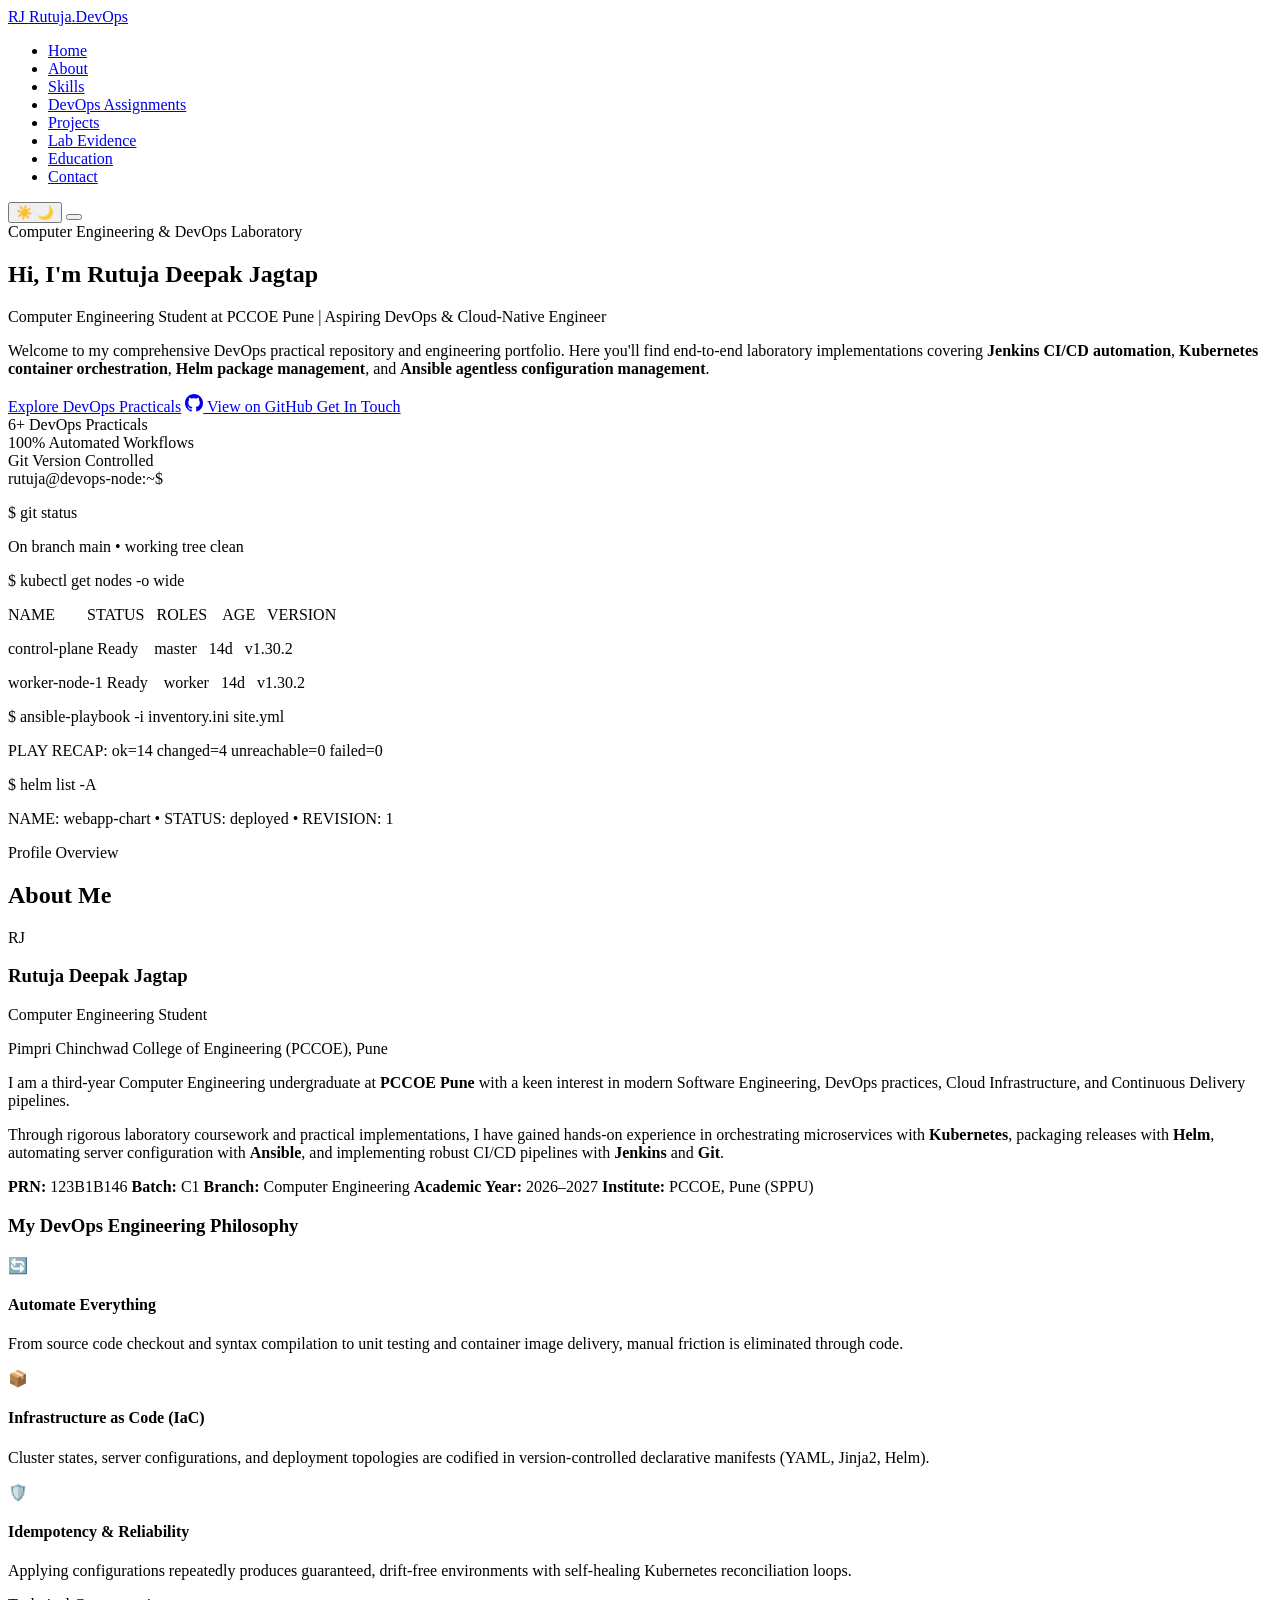
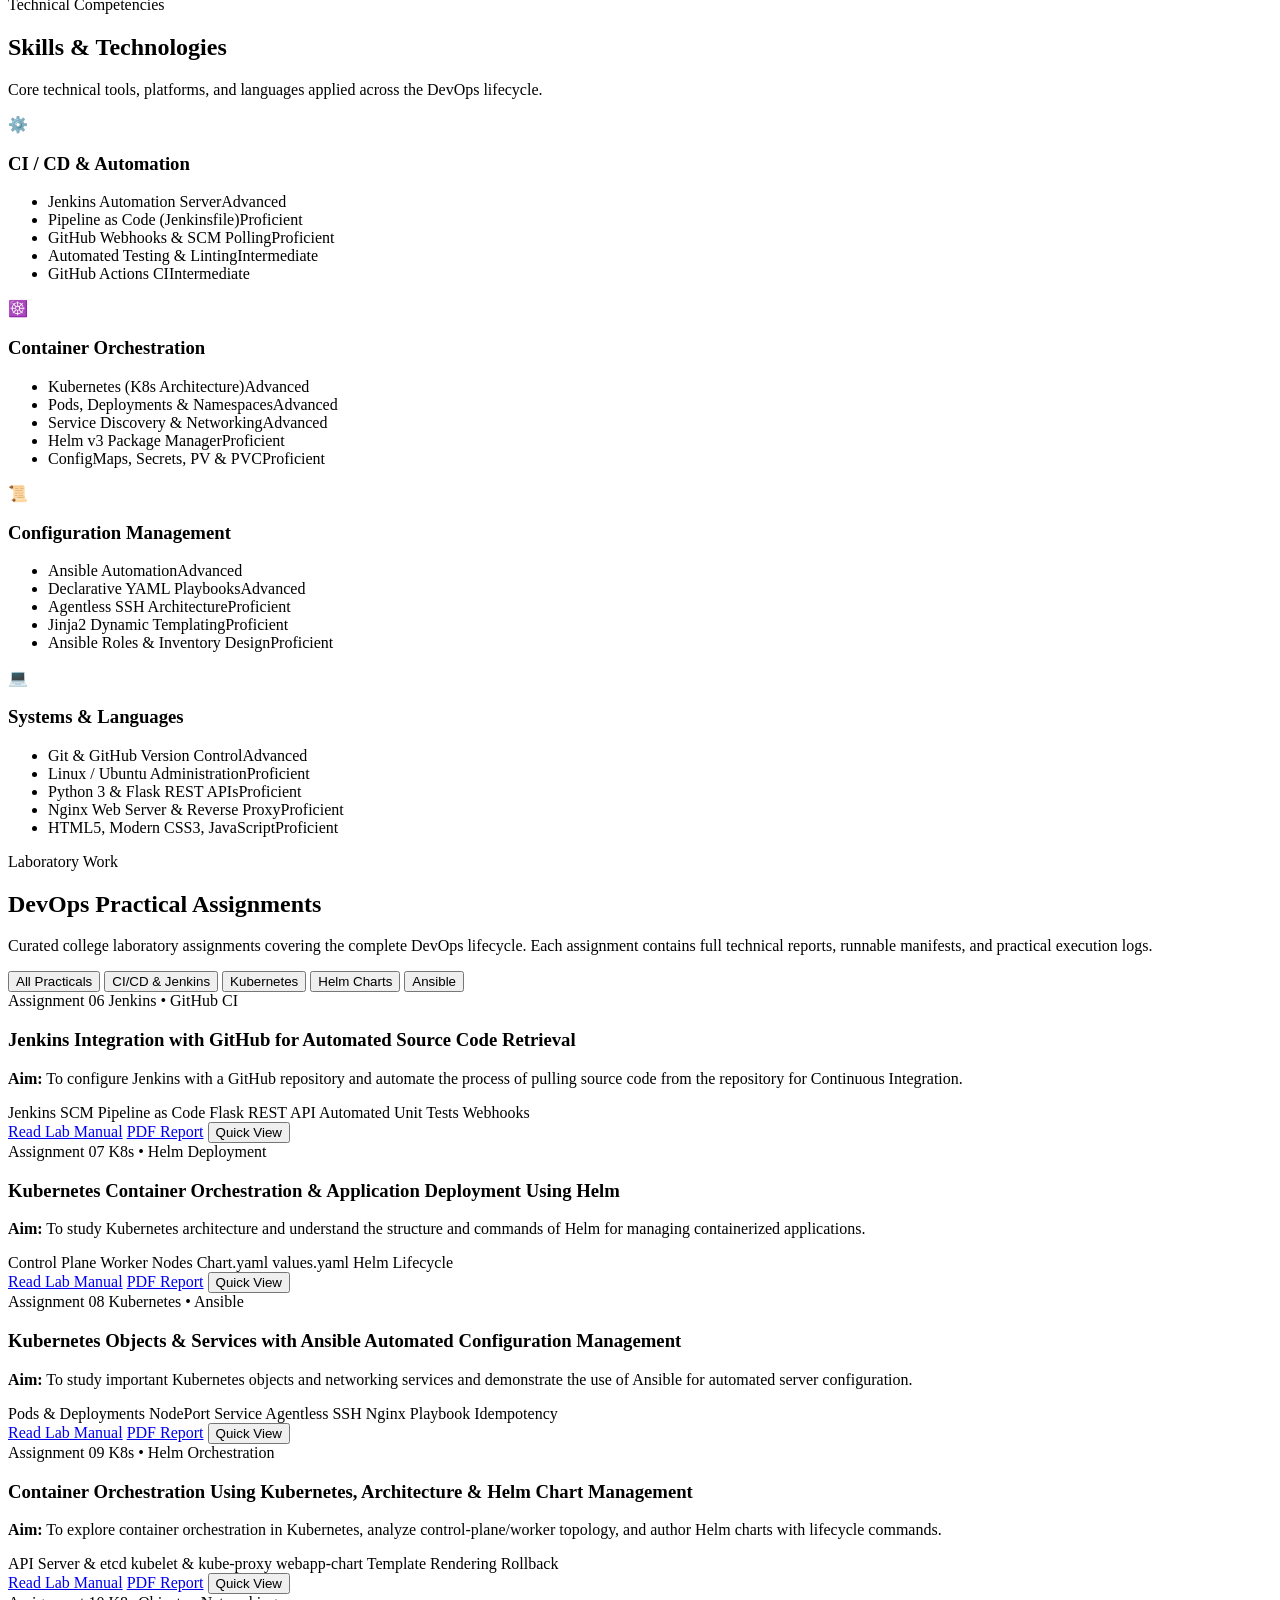
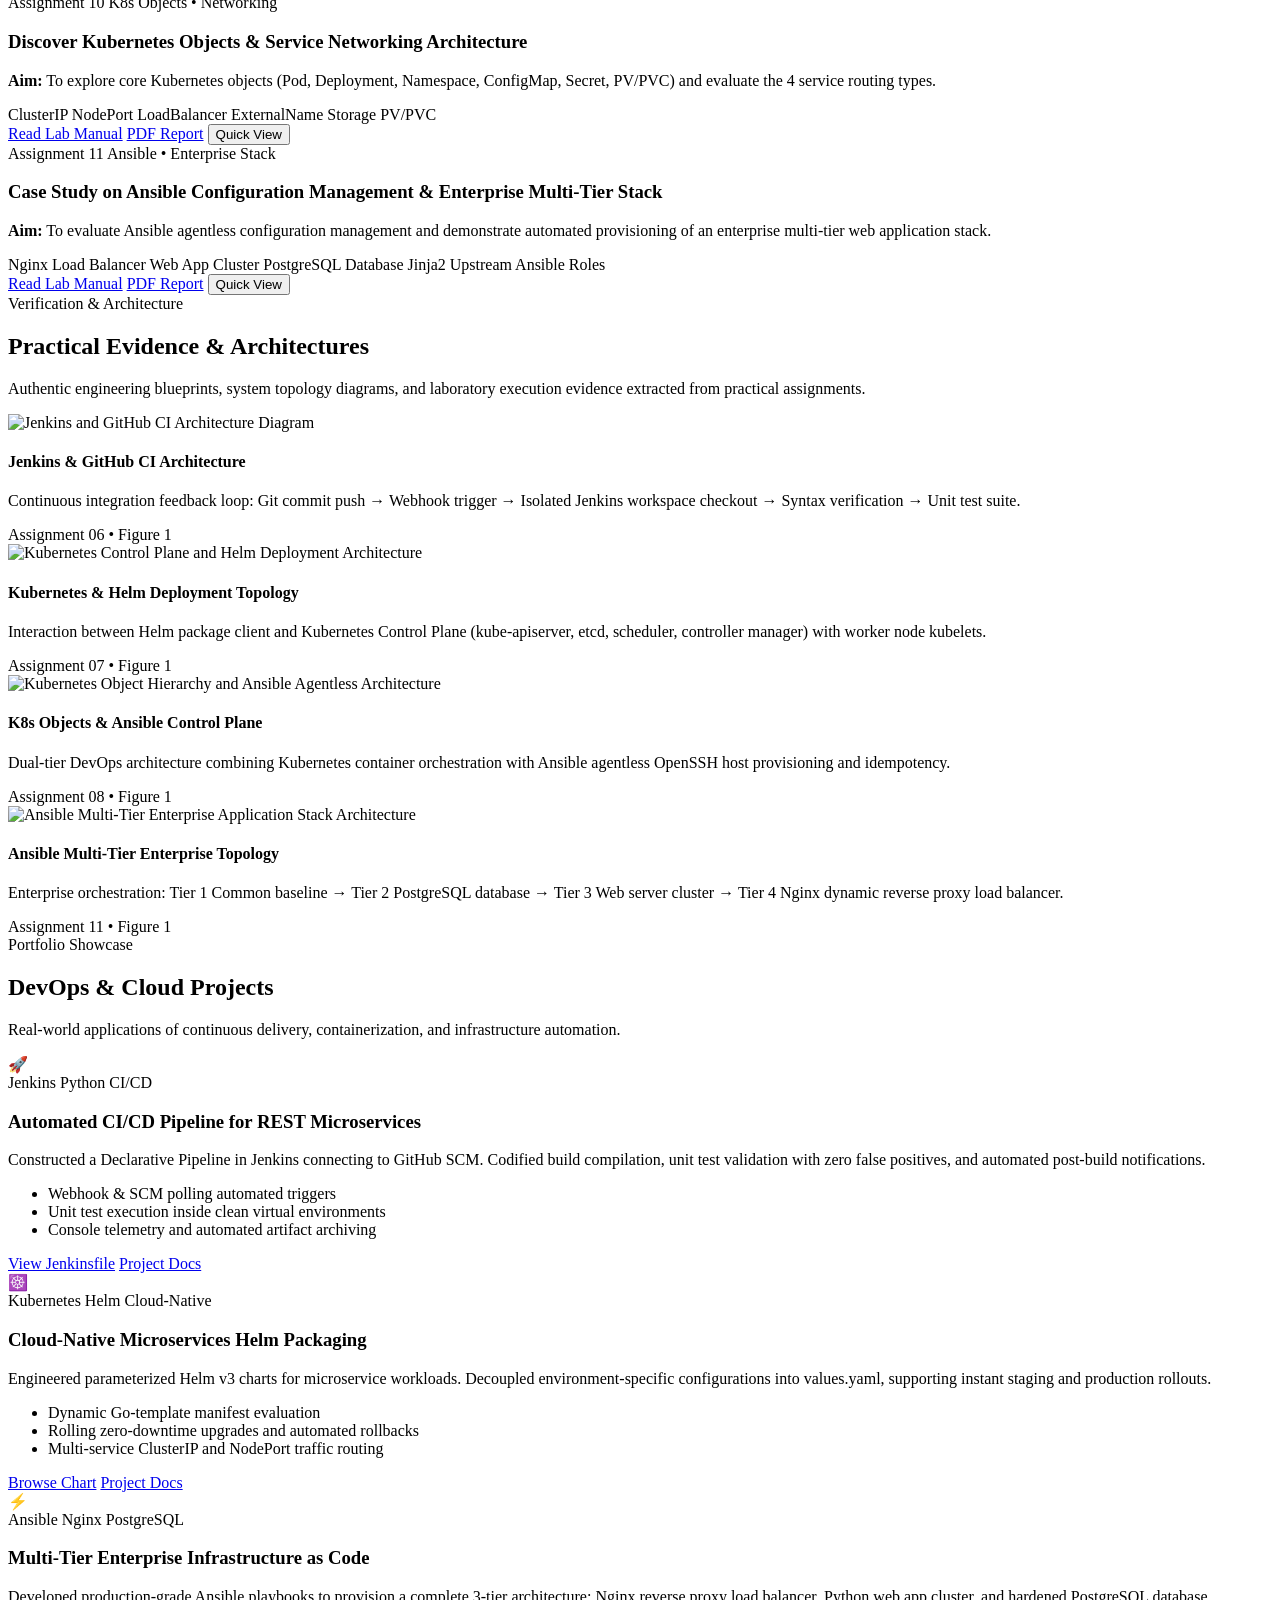
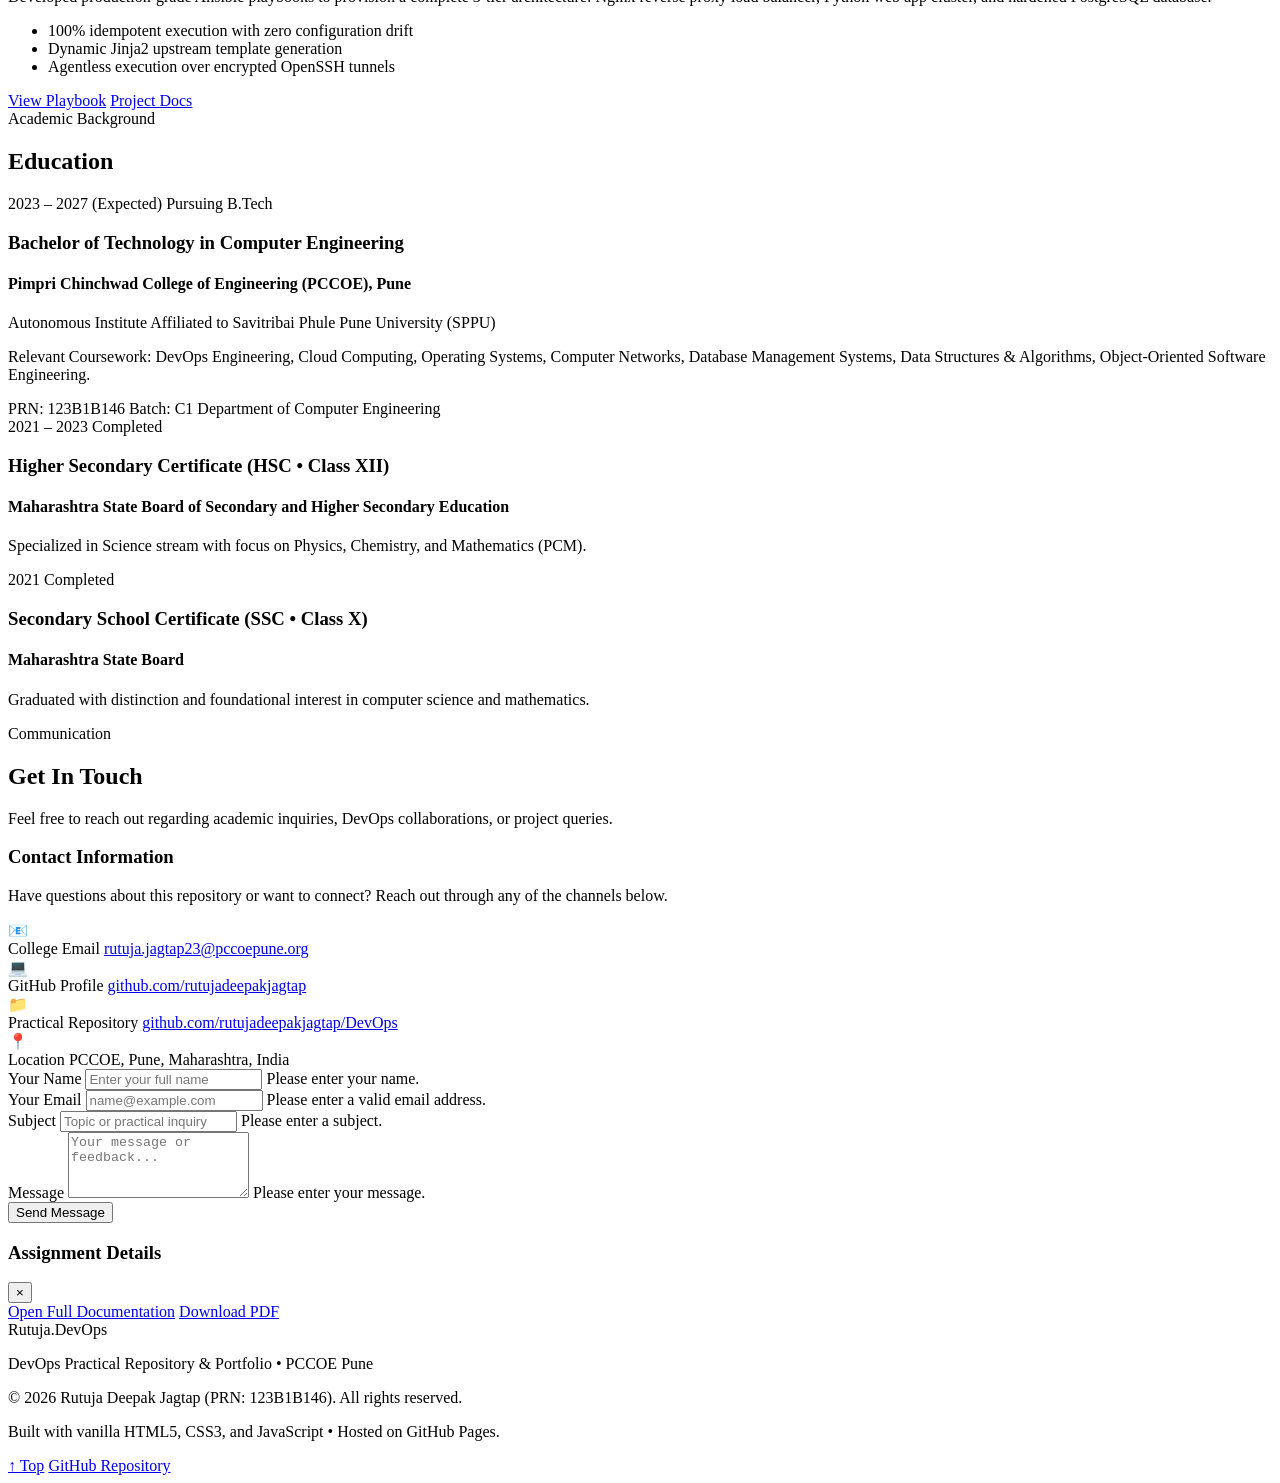
==== index.html @ 54907458 "feat: add portfolio HTML structure" ====
<!DOCTYPE html>
<html lang="en" data-theme="dark">
<head>
  <meta charset="UTF-8">
  <meta name="viewport" content="width=device-width, initial-scale=1.0">
  <meta name="description" content="Rutuja Deepak Jagtap - DevOps Practical Portfolio, Laboratory Assignments, and Cloud Engineering Projects at PCCOE Pune.">
  <meta name="author" content="Rutuja Deepak Jagtap">
  <title>Rutuja Jagtap | DevOps Portfolio & Practical Repository</title>
  <link rel="stylesheet" href="css/style.css">
  <link rel="icon" type="image/svg+xml" href="data:image/svg+xml,<svg xmlns='http://www.w3.org/2000/svg' viewBox='0 0 100 100'><text y='.9em' font-size='90'>🚀</text></svg>">
</head>
<body>
  <!-- Navigation Header -->
  <header class="site-header" id="header">
    <div class="container nav-container">
      <a href="#home" class="brand-logo" aria-label="Rutuja Jagtap Homepage">
        <span class="brand-badge">RJ</span>
        <span class="brand-text">Rutuja<span class="highlight">.DevOps</span></span>
      </a>

      <nav class="main-nav" id="mainNav" aria-label="Primary Navigation">
        <ul class="nav-list">
          <li><a href="#home" class="nav-link active">Home</a></li>
          <li><a href="#about" class="nav-link">About</a></li>
          <li><a href="#skills" class="nav-link">Skills</a></li>
          <li><a href="#assignments" class="nav-link">DevOps Assignments</a></li>
          <li><a href="#projects" class="nav-link">Projects</a></li>
          <li><a href="#evidence" class="nav-link">Lab Evidence</a></li>
          <li><a href="#education" class="nav-link">Education</a></li>
          <li><a href="#contact" class="nav-link">Contact</a></li>
        </ul>
      </nav>

      <div class="header-actions">
        <!-- Theme Toggle Button -->
        <button id="themeToggle" class="theme-toggle-btn" aria-label="Toggle Dark and Light Mode" title="Toggle theme">
          <span class="theme-icon light-icon" aria-hidden="true">☀️</span>
          <span class="theme-icon dark-icon" aria-hidden="true">🌙</span>
        </button>

        <!-- Mobile Hamburger Button -->
        <button id="mobileMenuBtn" class="hamburger-btn" aria-label="Toggle mobile navigation menu" aria-expanded="false" aria-controls="mainNav">
          <span class="hamburger-bar"></span>
          <span class="hamburger-bar"></span>
          <span class="hamburger-bar"></span>
        </button>
      </div>
    </div>
  </header>

  <main id="mainContent">
    <!-- Hero Section -->
    <section class="hero-section" id="home">
      <div class="container hero-container">
        <div class="hero-content">
          <div class="hero-badge">
            <span class="badge-dot"></span> Computer Engineering & DevOps Laboratory
          </div>
          <h1 class="hero-title">
            Hi, I'm <span class="gradient-text">Rutuja Deepak Jagtap</span>
          </h1>
          <p class="hero-headline">
            Computer Engineering Student at PCCOE Pune | Aspiring DevOps & Cloud-Native Engineer
          </p>
          <p class="hero-description">
            Welcome to my comprehensive DevOps practical repository and engineering portfolio. Here you'll find end-to-end laboratory implementations covering <strong>Jenkins CI/CD automation</strong>, <strong>Kubernetes container orchestration</strong>, <strong>Helm package management</strong>, and <strong>Ansible agentless configuration management</strong>.
          </p>
          <div class="hero-cta-group">
            <a href="#assignments" class="btn btn-primary">Explore DevOps Practicals</a>
            <a href="https://github.com/rutujadeepakjagtap/DevOps" target="_blank" rel="noopener noreferrer" class="btn btn-secondary">
              <svg class="icon-svg" viewBox="0 0 24 24" fill="currentColor" width="18" height="18"><path d="M12 0C5.37 0 0 5.37 0 12c0 5.31 3.435 9.795 8.205 11.385.6.105.825-.255.825-.57 0-.285-.015-1.23-.015-2.235-3.015.555-3.795-.735-4.035-1.41-.135-.345-.72-1.41-1.23-1.695-.42-.225-1.02-.78-.015-.795.945-.015 1.62.87 1.845 1.23 1.08 1.815 2.805 1.305 3.495.99.105-.78.42-1.305.765-1.605-2.67-.3-5.46-1.335-5.46-5.925 0-1.305.465-2.385 1.23-3.225-.12-.3-.54-1.53.12-3.18 0 0 1.005-.315 3.3 1.23.96-.27 1.98-.405 3-.405s2.04.135 3 .405c2.295-1.56 3.3-1.23 3.3-1.23.66 1.65.24 2.88.12 3.18.765.84 1.23 1.905 1.23 3.225 0 4.605-2.805 5.625-5.475 5.925.435.375.81 1.095.81 2.22 0 1.605-.015 2.895-.015 3.3 0 .315.225.69.825.57A12.02 12.02 0 0024 12c0-6.63-5.37-12-12-12z"/></svg>
              View on GitHub
            </a>
            <a href="#contact" class="btn btn-outline">Get In Touch</a>
          </div>
          <div class="hero-stats">
            <div class="stat-card">
              <span class="stat-number">6+</span>
              <span class="stat-label">DevOps Practicals</span>
            </div>
            <div class="stat-card">
              <span class="stat-number">100%</span>
              <span class="stat-label">Automated Workflows</span>
            </div>
            <div class="stat-card">
              <span class="stat-number">Git</span>
              <span class="stat-label">Version Controlled</span>
            </div>
          </div>
        </div>

        <div class="hero-visual">
          <div class="terminal-card">
            <div class="terminal-header">
              <span class="term-dot red"></span>
              <span class="term-dot yellow"></span>
              <span class="term-dot green"></span>
              <span class="term-title">rutuja@devops-node:~$</span>
            </div>
            <div class="terminal-body">
              <p class="term-line"><span class="term-prompt">$</span> git status</p>
              <p class="term-out">On branch main &bull; working tree clean</p>
              <p class="term-line"><span class="term-prompt">$</span> kubectl get nodes -o wide</p>
              <p class="term-out text-success">NAME&nbsp;&nbsp;&nbsp;&nbsp;&nbsp;&nbsp;&nbsp;&nbsp;STATUS&nbsp;&nbsp;&nbsp;ROLES&nbsp;&nbsp;&nbsp;&nbsp;AGE&nbsp;&nbsp;&nbsp;VERSION</p>
              <p class="term-out">control-plane&nbsp;Ready&nbsp;&nbsp;&nbsp;&nbsp;master&nbsp;&nbsp;&nbsp;14d&nbsp;&nbsp;&nbsp;v1.30.2</p>
              <p class="term-out">worker-node-1&nbsp;Ready&nbsp;&nbsp;&nbsp;&nbsp;worker&nbsp;&nbsp;&nbsp;14d&nbsp;&nbsp;&nbsp;v1.30.2</p>
              <p class="term-line"><span class="term-prompt">$</span> ansible-playbook -i inventory.ini site.yml</p>
              <p class="term-out text-cyan">PLAY RECAP: ok=14 changed=4 unreachable=0 failed=0</p>
              <p class="term-line"><span class="term-prompt">$</span> helm list -A</p>
              <p class="term-out text-accent">NAME: webapp-chart &bull; STATUS: deployed &bull; REVISION: 1</p>
            </div>
          </div>
        </div>
      </div>
    </section>

    <!-- About Me Section -->
    <section class="section about-section" id="about">
      <div class="container">
        <div class="section-header">
          <span class="section-tag">Profile Overview</span>
          <h2 class="section-title">About Me</h2>
          <div class="section-line"></div>
        </div>

        <div class="about-grid">
          <div class="about-card profile-bio-card">
            <div class="about-avatar-container">
              <div class="avatar-ring">
                <span class="avatar-initials">RJ</span>
              </div>
              <div class="avatar-meta">
                <h3 class="profile-name">Rutuja Deepak Jagtap</h3>
                <p class="profile-role">Computer Engineering Student</p>
                <p class="profile-org">Pimpri Chinchwad College of Engineering (PCCOE), Pune</p>
              </div>
            </div>
            <p class="bio-text">
              I am a third-year Computer Engineering undergraduate at <strong>PCCOE Pune</strong> with a keen interest in modern Software Engineering, DevOps practices, Cloud Infrastructure, and Continuous Delivery pipelines. 
            </p>
            <p class="bio-text">
              Through rigorous laboratory coursework and practical implementations, I have gained hands-on experience in orchestrating microservices with <strong>Kubernetes</strong>, packaging releases with <strong>Helm</strong>, automating server configuration with <strong>Ansible</strong>, and implementing robust CI/CD pipelines with <strong>Jenkins</strong> and <strong>Git</strong>.
            </p>
            <div class="academic-badges">
              <span class="info-pill"><strong>PRN:</strong> 123B1B146</span>
              <span class="info-pill"><strong>Batch:</strong> C1</span>
              <span class="info-pill"><strong>Branch:</strong> Computer Engineering</span>
              <span class="info-pill"><strong>Academic Year:</strong> 2026–2027</span>
              <span class="info-pill"><strong>Institute:</strong> PCCOE, Pune (SPPU)</span>
            </div>
          </div>

          <div class="about-card devops-philosophy-card">
            <h3 class="card-heading">My DevOps Engineering Philosophy</h3>
            <div class="philosophy-items">
              <div class="ph-item">
                <div class="ph-icon">🔄</div>
                <div class="ph-text">
                  <h4>Automate Everything</h4>
                  <p>From source code checkout and syntax compilation to unit testing and container image delivery, manual friction is eliminated through code.</p>
                </div>
              </div>
              <div class="ph-item">
                <div class="ph-icon">📦</div>
                <div class="ph-text">
                  <h4>Infrastructure as Code (IaC)</h4>
                  <p>Cluster states, server configurations, and deployment topologies are codified in version-controlled declarative manifests (YAML, Jinja2, Helm).</p>
                </div>
              </div>
              <div class="ph-item">
                <div class="ph-icon">🛡️</div>
                <div class="ph-text">
                  <h4>Idempotency & Reliability</h4>
                  <p>Applying configurations repeatedly produces guaranteed, drift-free environments with self-healing Kubernetes reconciliation loops.</p>
                </div>
              </div>
            </div>
          </div>
        </div>
      </div>
    </section>

    <!-- Skills Section -->
    <section class="section skills-section" id="skills">
      <div class="container">
        <div class="section-header">
          <span class="section-tag">Technical Competencies</span>
          <h2 class="section-title">Skills & Technologies</h2>
          <div class="section-line"></div>
          <p class="section-subtitle">Core technical tools, platforms, and languages applied across the DevOps lifecycle.</p>
        </div>

        <div class="skills-grid">
          <!-- Skill Card 1: CI/CD & Automation -->
          <div class="skill-category-card">
            <div class="category-header">
              <div class="category-icon">⚙️</div>
              <h3 class="category-title">CI / CD & Automation</h3>
            </div>
            <ul class="skill-items-list">
              <li><span class="skill-name">Jenkins Automation Server</span><span class="skill-level">Advanced</span></li>
              <li><span class="skill-name">Pipeline as Code (Jenkinsfile)</span><span class="skill-level">Proficient</span></li>
              <li><span class="skill-name">GitHub Webhooks & SCM Polling</span><span class="skill-level">Proficient</span></li>
              <li><span class="skill-name">Automated Testing & Linting</span><span class="skill-level">Intermediate</span></li>
              <li><span class="skill-name">GitHub Actions CI</span><span class="skill-level">Intermediate</span></li>
            </ul>
          </div>

          <!-- Skill Card 2: Containerization & Orchestration -->
          <div class="skill-category-card">
            <div class="category-header">
              <div class="category-icon">☸️</div>
              <h3 class="category-title">Container Orchestration</h3>
            </div>
            <ul class="skill-items-list">
              <li><span class="skill-name">Kubernetes (K8s Architecture)</span><span class="skill-level">Advanced</span></li>
              <li><span class="skill-name">Pods, Deployments & Namespaces</span><span class="skill-level">Advanced</span></li>
              <li><span class="skill-name">Service Discovery & Networking</span><span class="skill-level">Advanced</span></li>
              <li><span class="skill-name">Helm v3 Package Manager</span><span class="skill-level">Proficient</span></li>
              <li><span class="skill-name">ConfigMaps, Secrets, PV & PVC</span><span class="skill-level">Proficient</span></li>
            </ul>
          </div>

          <!-- Skill Card 3: Configuration Management -->
          <div class="skill-category-card">
            <div class="category-header">
              <div class="category-icon">📜</div>
              <h3 class="category-title">Configuration Management</h3>
            </div>
            <ul class="skill-items-list">
              <li><span class="skill-name">Ansible Automation</span><span class="skill-level">Advanced</span></li>
              <li><span class="skill-name">Declarative YAML Playbooks</span><span class="skill-level">Advanced</span></li>
              <li><span class="skill-name">Agentless SSH Architecture</span><span class="skill-level">Proficient</span></li>
              <li><span class="skill-name">Jinja2 Dynamic Templating</span><span class="skill-level">Proficient</span></li>
              <li><span class="skill-name">Ansible Roles & Inventory Design</span><span class="skill-level">Proficient</span></li>
            </ul>
          </div>

          <!-- Skill Card 4: Systems & Version Control -->
          <div class="skill-category-card">
            <div class="category-header">
              <div class="category-icon">💻</div>
              <h3 class="category-title">Systems & Languages</h3>
            </div>
            <ul class="skill-items-list">
              <li><span class="skill-name">Git & GitHub Version Control</span><span class="skill-level">Advanced</span></li>
              <li><span class="skill-name">Linux / Ubuntu Administration</span><span class="skill-level">Proficient</span></li>
              <li><span class="skill-name">Python 3 & Flask REST APIs</span><span class="skill-level">Proficient</span></li>
              <li><span class="skill-name">Nginx Web Server & Reverse Proxy</span><span class="skill-level">Proficient</span></li>
              <li><span class="skill-name">HTML5, Modern CSS3, JavaScript</span><span class="skill-level">Proficient</span></li>
            </ul>
          </div>
        </div>
      </div>
    </section>

    <!-- DevOps Practical Assignments Section -->
    <section class="section assignments-section" id="assignments">
      <div class="container">
        <div class="section-header">
          <span class="section-tag">Laboratory Work</span>
          <h2 class="section-title">DevOps Practical Assignments</h2>
          <div class="section-line"></div>
          <p class="section-subtitle">
            Curated college laboratory assignments covering the complete DevOps lifecycle. Each assignment contains full technical reports, runnable manifests, and practical execution logs.
          </p>
        </div>

        <!-- Filter Controls -->
        <div class="filter-controls" role="tablist" aria-label="Assignment Categories">
          <button class="filter-btn active" data-filter="all" role="tab" aria-selected="true">All Practicals</button>
          <button class="filter-btn" data-filter="cicd" role="tab" aria-selected="false">CI/CD & Jenkins</button>
          <button class="filter-btn" data-filter="k8s" role="tab" aria-selected="false">Kubernetes</button>
          <button class="filter-btn" data-filter="helm" role="tab" aria-selected="false">Helm Charts</button>
          <button class="filter-btn" data-filter="ansible" role="tab" aria-selected="false">Ansible</button>
        </div>

        <!-- Assignments Grid -->
        <div class="assignments-grid">

          <!-- Assignment 6 -->
          <article class="assignment-card" data-category="cicd">
            <div class="assignment-badge-row">
              <span class="asg-badge badge-cicd">Assignment 06</span>
              <span class="asg-tag">Jenkins &bull; GitHub CI</span>
            </div>
            <h3 class="assignment-title">Jenkins Integration with GitHub for Automated Source Code Retrieval</h3>
            <p class="assignment-aim">
              <strong>Aim:</strong> To configure Jenkins with a GitHub repository and automate the process of pulling source code from the repository for Continuous Integration.
            </p>
            <div class="assignment-highlights">
              <span class="hl-tag">Jenkins SCM</span>
              <span class="hl-tag">Pipeline as Code</span>
              <span class="hl-tag">Flask REST API</span>
              <span class="hl-tag">Automated Unit Tests</span>
              <span class="hl-tag">Webhooks</span>
            </div>
            <div class="assignment-links">
              <a href="assignments/assignment-06-jenkins-github/README.md" class="btn btn-sm btn-primary">Read Lab Manual</a>
              <a href="assets/docs/123B1B146_RUTUJA_JAGTAP_DevOps_Assignment_6_Jenkins_GitHub.pdf" target="_blank" class="btn btn-sm btn-outline">PDF Report</a>
              <button class="btn btn-sm btn-ghost view-details-btn" data-modal="modal-asg-6">Quick View</button>
            </div>
          </article>

          <!-- Assignment 7 -->
          <article class="assignment-card" data-category="k8s helm">
            <div class="assignment-badge-row">
              <span class="asg-badge badge-k8s">Assignment 07</span>
              <span class="asg-tag">K8s &bull; Helm Deployment</span>
            </div>
            <h3 class="assignment-title">Kubernetes Container Orchestration & Application Deployment Using Helm</h3>
            <p class="assignment-aim">
              <strong>Aim:</strong> To study Kubernetes architecture and understand the structure and commands of Helm for managing containerized applications.
            </p>
            <div class="assignment-highlights">
              <span class="hl-tag">Control Plane</span>
              <span class="hl-tag">Worker Nodes</span>
              <span class="hl-tag">Chart.yaml</span>
              <span class="hl-tag">values.yaml</span>
              <span class="hl-tag">Helm Lifecycle</span>
            </div>
            <div class="assignment-links">
              <a href="assignments/assignment-07-kubernetes-helm/README.md" class="btn btn-sm btn-primary">Read Lab Manual</a>
              <a href="assets/docs/123B1B146_Rutuja_Jagtap_DevOps_Assignment_7_Kubernetes_Helm.pdf" target="_blank" class="btn btn-sm btn-outline">PDF Report</a>
              <button class="btn btn-sm btn-ghost view-details-btn" data-modal="modal-asg-7">Quick View</button>
            </div>
          </article>

          <!-- Assignment 8 -->
          <article class="assignment-card" data-category="k8s ansible">
            <div class="assignment-badge-row">
              <span class="asg-badge badge-ansible">Assignment 08</span>
              <span class="asg-tag">Kubernetes &bull; Ansible</span>
            </div>
            <h3 class="assignment-title">Kubernetes Objects & Services with Ansible Automated Configuration Management</h3>
            <p class="assignment-aim">
              <strong>Aim:</strong> To study important Kubernetes objects and networking services and demonstrate the use of Ansible for automated server configuration.
            </p>
            <div class="assignment-highlights">
              <span class="hl-tag">Pods & Deployments</span>
              <span class="hl-tag">NodePort Service</span>
              <span class="hl-tag">Agentless SSH</span>
              <span class="hl-tag">Nginx Playbook</span>
              <span class="hl-tag">Idempotency</span>
            </div>
            <div class="assignment-links">
              <a href="assignments/assignment-08-k8s-ansible/README.md" class="btn btn-sm btn-primary">Read Lab Manual</a>
              <a href="assets/docs/123B1B146_Rutuja_Jagtap_DevOps_Assignment_8_K8s_Ansible.pdf" target="_blank" class="btn btn-sm btn-outline">PDF Report</a>
              <button class="btn btn-sm btn-ghost view-details-btn" data-modal="modal-asg-8">Quick View</button>
            </div>
          </article>

          <!-- Assignment 9 -->
          <article class="assignment-card" data-category="k8s helm">
            <div class="assignment-badge-row">
              <span class="asg-badge badge-k8s">Assignment 09</span>
              <span class="asg-tag">K8s &bull; Helm Orchestration</span>
            </div>
            <h3 class="assignment-title">Container Orchestration Using Kubernetes, Architecture & Helm Chart Management</h3>
            <p class="assignment-aim">
              <strong>Aim:</strong> To explore container orchestration in Kubernetes, analyze control-plane/worker topology, and author Helm charts with lifecycle commands.
            </p>
            <div class="assignment-highlights">
              <span class="hl-tag">API Server & etcd</span>
              <span class="hl-tag">kubelet & kube-proxy</span>
              <span class="hl-tag">webapp-chart</span>
              <span class="hl-tag">Template Rendering</span>
              <span class="hl-tag">Rollback</span>
            </div>
            <div class="assignment-links">
              <a href="assignments/assignment-09-kubernetes-helm/README.md" class="btn btn-sm btn-primary">Read Lab Manual</a>
              <a href="assets/docs/123B1B146_RUTUJA_JAGTAP_DevOps_Assignment_9_Kubernetes_Helm.pdf" target="_blank" class="btn btn-sm btn-outline">PDF Report</a>
              <button class="btn btn-sm btn-ghost view-details-btn" data-modal="modal-asg-9">Quick View</button>
            </div>
          </article>

          <!-- Assignment 10 -->
          <article class="assignment-card" data-category="k8s">
            <div class="assignment-badge-row">
              <span class="asg-badge badge-k8s">Assignment 10</span>
              <span class="asg-tag">K8s Objects &bull; Networking</span>
            </div>
            <h3 class="assignment-title">Discover Kubernetes Objects & Service Networking Architecture</h3>
            <p class="assignment-aim">
              <strong>Aim:</strong> To explore core Kubernetes objects (Pod, Deployment, Namespace, ConfigMap, Secret, PV/PVC) and evaluate the 4 service routing types.
            </p>
            <div class="assignment-highlights">
              <span class="hl-tag">ClusterIP</span>
              <span class="hl-tag">NodePort</span>
              <span class="hl-tag">LoadBalancer</span>
              <span class="hl-tag">ExternalName</span>
              <span class="hl-tag">Storage PV/PVC</span>
            </div>
            <div class="assignment-links">
              <a href="assignments/assignment-10-k8s-objects-services/README.md" class="btn btn-sm btn-primary">Read Lab Manual</a>
              <a href="assets/docs/123B1B146_Rutuja_Jagtap_DevOps_Assignment_10_K8s_Objects_Services.pdf" target="_blank" class="btn btn-sm btn-outline">PDF Report</a>
              <button class="btn btn-sm btn-ghost view-details-btn" data-modal="modal-asg-10">Quick View</button>
            </div>
          </article>

          <!-- Assignment 11 -->
          <article class="assignment-card" data-category="ansible">
            <div class="assignment-badge-row">
              <span class="asg-badge badge-ansible">Assignment 11</span>
              <span class="asg-tag">Ansible &bull; Enterprise Stack</span>
            </div>
            <h3 class="assignment-title">Case Study on Ansible Configuration Management & Enterprise Multi-Tier Stack</h3>
            <p class="assignment-aim">
              <strong>Aim:</strong> To evaluate Ansible agentless configuration management and demonstrate automated provisioning of an enterprise multi-tier web application stack.
            </p>
            <div class="assignment-highlights">
              <span class="hl-tag">Nginx Load Balancer</span>
              <span class="hl-tag">Web App Cluster</span>
              <span class="hl-tag">PostgreSQL Database</span>
              <span class="hl-tag">Jinja2 Upstream</span>
              <span class="hl-tag">Ansible Roles</span>
            </div>
            <div class="assignment-links">
              <a href="assignments/assignment-11-ansible-case-study/README.md" class="btn btn-sm btn-primary">Read Lab Manual</a>
              <a href="assets/docs/123B1B146_Rutuja_Jagtap_DevOps_Assignment_11_Ansible_Case_Study.pdf" target="_blank" class="btn btn-sm btn-outline">PDF Report</a>
              <button class="btn btn-sm btn-ghost view-details-btn" data-modal="modal-asg-11">Quick View</button>
            </div>
          </article>

        </div>
      </div>
    </section>

    <!-- Lab Evidence & Architectural Blueprints Section -->
    <section class="section evidence-section" id="evidence">
      <div class="container">
        <div class="section-header">
          <span class="section-tag">Verification & Architecture</span>
          <h2 class="section-title">Practical Evidence & Architectures</h2>
          <div class="section-line"></div>
          <p class="section-subtitle">
            Authentic engineering blueprints, system topology diagrams, and laboratory execution evidence extracted from practical assignments.
          </p>
        </div>

        <div class="evidence-grid">
          <!-- Evidence 1: Jenkins GitHub Architecture -->
          <div class="evidence-card">
            <div class="evidence-img-wrap">
              <img src="assignments/assignment-06-jenkins-github/screenshots/evidence_p2_1.jpeg" alt="Jenkins and GitHub CI Architecture Diagram" loading="lazy">
            </div>
            <div class="evidence-info">
              <h4>Jenkins & GitHub CI Architecture</h4>
              <p>Continuous integration feedback loop: Git commit push &rarr; Webhook trigger &rarr; Isolated Jenkins workspace checkout &rarr; Syntax verification &rarr; Unit test suite.</p>
              <span class="asg-ref">Assignment 06 &bull; Figure 1</span>
            </div>
          </div>

          <!-- Evidence 2: Kubernetes Cluster Architecture -->
          <div class="evidence-card">
            <div class="evidence-img-wrap">
              <img src="assignments/assignment-07-kubernetes-helm/screenshots/evidence_p2_1.jpeg" alt="Kubernetes Control Plane and Helm Deployment Architecture" loading="lazy">
            </div>
            <div class="evidence-info">
              <h4>Kubernetes & Helm Deployment Topology</h4>
              <p>Interaction between Helm package client and Kubernetes Control Plane (kube-apiserver, etcd, scheduler, controller manager) with worker node kubelets.</p>
              <span class="asg-ref">Assignment 07 &bull; Figure 1</span>
            </div>
          </div>

          <!-- Evidence 3: Kubernetes Objects & Ansible -->
          <div class="evidence-card">
            <div class="evidence-img-wrap">
              <img src="assignments/assignment-08-k8s-ansible/screenshots/evidence_p2_1.jpeg" alt="Kubernetes Object Hierarchy and Ansible Agentless Architecture" loading="lazy">
            </div>
            <div class="evidence-info">
              <h4>K8s Objects & Ansible Control Plane</h4>
              <p>Dual-tier DevOps architecture combining Kubernetes container orchestration with Ansible agentless OpenSSH host provisioning and idempotency.</p>
              <span class="asg-ref">Assignment 08 &bull; Figure 1</span>
            </div>
          </div>

          <!-- Evidence 4: Ansible Multi-Tier Enterprise Architecture -->
          <div class="evidence-card">
            <div class="evidence-img-wrap">
              <img src="assignments/assignment-11-ansible-case-study/screenshots/evidence_p3_1.jpeg" alt="Ansible Multi-Tier Enterprise Application Stack Architecture" loading="lazy">
            </div>
            <div class="evidence-info">
              <h4>Ansible Multi-Tier Enterprise Topology</h4>
              <p>Enterprise orchestration: Tier 1 Common baseline &rarr; Tier 2 PostgreSQL database &rarr; Tier 3 Web server cluster &rarr; Tier 4 Nginx dynamic reverse proxy load balancer.</p>
              <span class="asg-ref">Assignment 11 &bull; Figure 1</span>
            </div>
          </div>
        </div>
      </div>
    </section>

    <!-- Engineering Projects Section -->
    <section class="section projects-section" id="projects">
      <div class="container">
        <div class="section-header">
          <span class="section-tag">Portfolio Showcase</span>
          <h2 class="section-title">DevOps & Cloud Projects</h2>
          <div class="section-line"></div>
          <p class="section-subtitle">Real-world applications of continuous delivery, containerization, and infrastructure automation.</p>
        </div>

        <div class="projects-grid">
          <!-- Project 1 -->
          <div class="project-card">
            <div class="project-header">
              <div class="project-icon">🚀</div>
              <div class="project-tags">
                <span>Jenkins</span>
                <span>Python</span>
                <span>CI/CD</span>
              </div>
            </div>
            <h3 class="project-title">Automated CI/CD Pipeline for REST Microservices</h3>
            <p class="project-desc">
              Constructed a Declarative Pipeline in Jenkins connecting to GitHub SCM. Codified build compilation, unit test validation with zero false positives, and automated post-build notifications.
            </p>
            <ul class="project-features">
              <li>Webhook & SCM polling automated triggers</li>
              <li>Unit test execution inside clean virtual environments</li>
              <li>Console telemetry and automated artifact archiving</li>
            </ul>
            <div class="project-actions">
              <a href="assignments/assignment-06-jenkins-github/devops-demo/Jenkinsfile" class="btn btn-sm btn-primary">View Jenkinsfile</a>
              <a href="assignments/assignment-06-jenkins-github/" class="btn btn-sm btn-outline">Project Docs</a>
            </div>
          </div>

          <!-- Project 2 -->
          <div class="project-card">
            <div class="project-header">
              <div class="project-icon">☸️</div>
              <div class="project-tags">
                <span>Kubernetes</span>
                <span>Helm</span>
                <span>Cloud-Native</span>
              </div>
            </div>
            <h3 class="project-title">Cloud-Native Microservices Helm Packaging</h3>
            <p class="project-desc">
              Engineered parameterized Helm v3 charts for microservice workloads. Decoupled environment-specific configurations into values.yaml, supporting instant staging and production rollouts.
            </p>
            <ul class="project-features">
              <li>Dynamic Go-template manifest evaluation</li>
              <li>Rolling zero-downtime upgrades and automated rollbacks</li>
              <li>Multi-service ClusterIP and NodePort traffic routing</li>
            </ul>
            <div class="project-actions">
              <a href="assignments/assignment-09-kubernetes-helm/webapp-chart/" class="btn btn-sm btn-primary">Browse Chart</a>
              <a href="assignments/assignment-09-kubernetes-helm/" class="btn btn-sm btn-outline">Project Docs</a>
            </div>
          </div>

          <!-- Project 3 -->
          <div class="project-card">
            <div class="project-header">
              <div class="project-icon">⚡</div>
              <div class="project-tags">
                <span>Ansible</span>
                <span>Nginx</span>
                <span>PostgreSQL</span>
              </div>
            </div>
            <h3 class="project-title">Multi-Tier Enterprise Infrastructure as Code</h3>
            <p class="project-desc">
              Developed production-grade Ansible playbooks to provision a complete 3-tier architecture: Nginx reverse proxy load balancer, Python web app cluster, and hardened PostgreSQL database.
            </p>
            <ul class="project-features">
              <li>100% idempotent execution with zero configuration drift</li>
              <li>Dynamic Jinja2 upstream template generation</li>
              <li>Agentless execution over encrypted OpenSSH tunnels</li>
            </ul>
            <div class="project-actions">
              <a href="assignments/assignment-11-ansible-case-study/ansible/site.yml" class="btn btn-sm btn-primary">View Playbook</a>
              <a href="assignments/assignment-11-ansible-case-study/" class="btn btn-sm btn-outline">Project Docs</a>
            </div>
          </div>
        </div>
      </div>
    </section>

    <!-- Education Section -->
    <section class="section education-section" id="education">
      <div class="container">
        <div class="section-header">
          <span class="section-tag">Academic Background</span>
          <h2 class="section-title">Education</h2>
          <div class="section-line"></div>
        </div>

        <div class="timeline">
          <!-- Timeline Item 1 -->
          <div class="timeline-item">
            <div class="timeline-dot"></div>
            <div class="timeline-content">
              <div class="timeline-header">
                <span class="timeline-year">2023 &ndash; 2027 (Expected)</span>
                <span class="timeline-badge">Pursuing B.Tech</span>
              </div>
              <h3 class="timeline-title">Bachelor of Technology in Computer Engineering</h3>
              <h4 class="timeline-institution">Pimpri Chinchwad College of Engineering (PCCOE), Pune</h4>
              <p class="timeline-note">Autonomous Institute Affiliated to Savitribai Phule Pune University (SPPU)</p>
              <p class="timeline-desc">
                Relevant Coursework: DevOps Engineering, Cloud Computing, Operating Systems, Computer Networks, Database Management Systems, Data Structures & Algorithms, Object-Oriented Software Engineering.
              </p>
              <div class="timeline-tags">
                <span>PRN: 123B1B146</span>
                <span>Batch: C1</span>
                <span>Department of Computer Engineering</span>
              </div>
            </div>
          </div>

          <!-- Timeline Item 2 -->
          <div class="timeline-item">
            <div class="timeline-dot"></div>
            <div class="timeline-content">
              <div class="timeline-header">
                <span class="timeline-year">2021 &ndash; 2023</span>
                <span class="timeline-badge">Completed</span>
              </div>
              <h3 class="timeline-title">Higher Secondary Certificate (HSC &bull; Class XII)</h3>
              <h4 class="timeline-institution">Maharashtra State Board of Secondary and Higher Secondary Education</h4>
              <p class="timeline-desc">
                Specialized in Science stream with focus on Physics, Chemistry, and Mathematics (PCM).
              </p>
            </div>
          </div>

          <!-- Timeline Item 3 -->
          <div class="timeline-item">
            <div class="timeline-dot"></div>
            <div class="timeline-content">
              <div class="timeline-header">
                <span class="timeline-year">2021</span>
                <span class="timeline-badge">Completed</span>
              </div>
              <h3 class="timeline-title">Secondary School Certificate (SSC &bull; Class X)</h3>
              <h4 class="timeline-institution">Maharashtra State Board</h4>
              <p class="timeline-desc">
                Graduated with distinction and foundational interest in computer science and mathematics.
              </p>
            </div>
          </div>
        </div>
      </div>
    </section>

    <!-- Contact Section -->
    <section class="section contact-section" id="contact">
      <div class="container">
        <div class="section-header">
          <span class="section-tag">Communication</span>
          <h2 class="section-title">Get In Touch</h2>
          <div class="section-line"></div>
          <p class="section-subtitle">Feel free to reach out regarding academic inquiries, DevOps collaborations, or project queries.</p>
        </div>

        <div class="contact-grid">
          <div class="contact-info-panel">
            <h3 class="panel-heading">Contact Information</h3>
            <p class="panel-desc">
              Have questions about this repository or want to connect? Reach out through any of the channels below.
            </p>
            <div class="contact-items">
              <div class="c-item">
                <div class="c-icon">📧</div>
                <div class="c-details">
                  <span class="c-label">College Email</span>
                  <a href="mailto:rutuja.jagtap23@pccoepune.org" class="c-link">rutuja.jagtap23@pccoepune.org</a>
                </div>
              </div>
              <div class="c-item">
                <div class="c-icon">💻</div>
                <div class="c-details">
                  <span class="c-label">GitHub Profile</span>
                  <a href="https://github.com/rutujadeepakjagtap" target="_blank" rel="noopener noreferrer" class="c-link">github.com/rutujadeepakjagtap</a>
                </div>
              </div>
              <div class="c-item">
                <div class="c-icon">📁</div>
                <div class="c-details">
                  <span class="c-label">Practical Repository</span>
                  <a href="https://github.com/rutujadeepakjagtap/DevOps" target="_blank" rel="noopener noreferrer" class="c-link">github.com/rutujadeepakjagtap/DevOps</a>
                </div>
              </div>
              <div class="c-item">
                <div class="c-icon">📍</div>
                <div class="c-details">
                  <span class="c-label">Location</span>
                  <span class="c-text">PCCOE, Pune, Maharashtra, India</span>
                </div>
              </div>
            </div>
          </div>

          <!-- Contact Form -->
          <div class="contact-form-panel">
            <form id="contactForm" class="contact-form" novalidate>
              <div class="form-group">
                <label for="contactName">Your Name</label>
                <input type="text" id="contactName" name="name" class="form-control" placeholder="Enter your full name" required>
                <span class="form-error" id="nameError">Please enter your name.</span>
              </div>
              <div class="form-group">
                <label for="contactEmail">Your Email</label>
                <input type="email" id="contactEmail" name="email" class="form-control" placeholder="name@example.com" required>
                <span class="form-error" id="emailError">Please enter a valid email address.</span>
              </div>
              <div class="form-group">
                <label for="contactSubject">Subject</label>
                <input type="text" id="contactSubject" name="subject" class="form-control" placeholder="Topic or practical inquiry" required>
                <span class="form-error" id="subjectError">Please enter a subject.</span>
              </div>
              <div class="form-group">
                <label for="contactMessage">Message</label>
                <textarea id="contactMessage" name="message" rows="4" class="form-control" placeholder="Your message or feedback..." required></textarea>
                <span class="form-error" id="messageError">Please enter your message.</span>
              </div>
              <button type="submit" class="btn btn-primary btn-block">
                <span>Send Message</span>
              </button>
              <div class="form-feedback" id="formFeedback" role="alert"></div>
            </form>
          </div>
        </div>
      </div>
    </section>
  </main>

  <!-- Interactive Quick View Modal Container -->
  <div class="modal-overlay" id="assignmentModal" aria-hidden="true" role="dialog" aria-modal="true">
    <div class="modal-dialog">
      <div class="modal-header">
        <h3 class="modal-title" id="modalTitle">Assignment Details</h3>
        <button class="modal-close-btn" id="modalCloseBtn" aria-label="Close modal">&times;</button>
      </div>
      <div class="modal-body" id="modalBody">
        <!-- Content injected dynamically via JavaScript -->
      </div>
      <div class="modal-footer" id="modalFooter">
        <a href="#" id="modalManualLink" class="btn btn-sm btn-primary">Open Full Documentation</a>
        <a href="#" id="modalPdfLink" target="_blank" class="btn btn-sm btn-outline">Download PDF</a>
      </div>
    </div>
  </div>

  <!-- Footer -->
  <footer class="site-footer">
    <div class="container footer-container">
      <div class="footer-brand">
        <span class="brand-text">Rutuja<span class="highlight">.DevOps</span></span>
        <p class="footer-tagline">DevOps Practical Repository & Portfolio &bull; PCCOE Pune</p>
      </div>
      <div class="footer-meta">
        <p>&copy; 2026 Rutuja Deepak Jagtap (PRN: 123B1B146). All rights reserved.</p>
        <p>Built with vanilla HTML5, CSS3, and JavaScript &bull; Hosted on GitHub Pages.</p>
      </div>
      <div class="footer-links">
        <a href="#home" class="back-to-top-btn" title="Back to top" aria-label="Back to top">↑ Top</a>
        <a href="https://github.com/rutujadeepakjagtap/DevOps" target="_blank" rel="noopener noreferrer">GitHub Repository</a>
      </div>
    </div>
  </footer>

  <script src="js/script.js"></script>
</body>
</html>
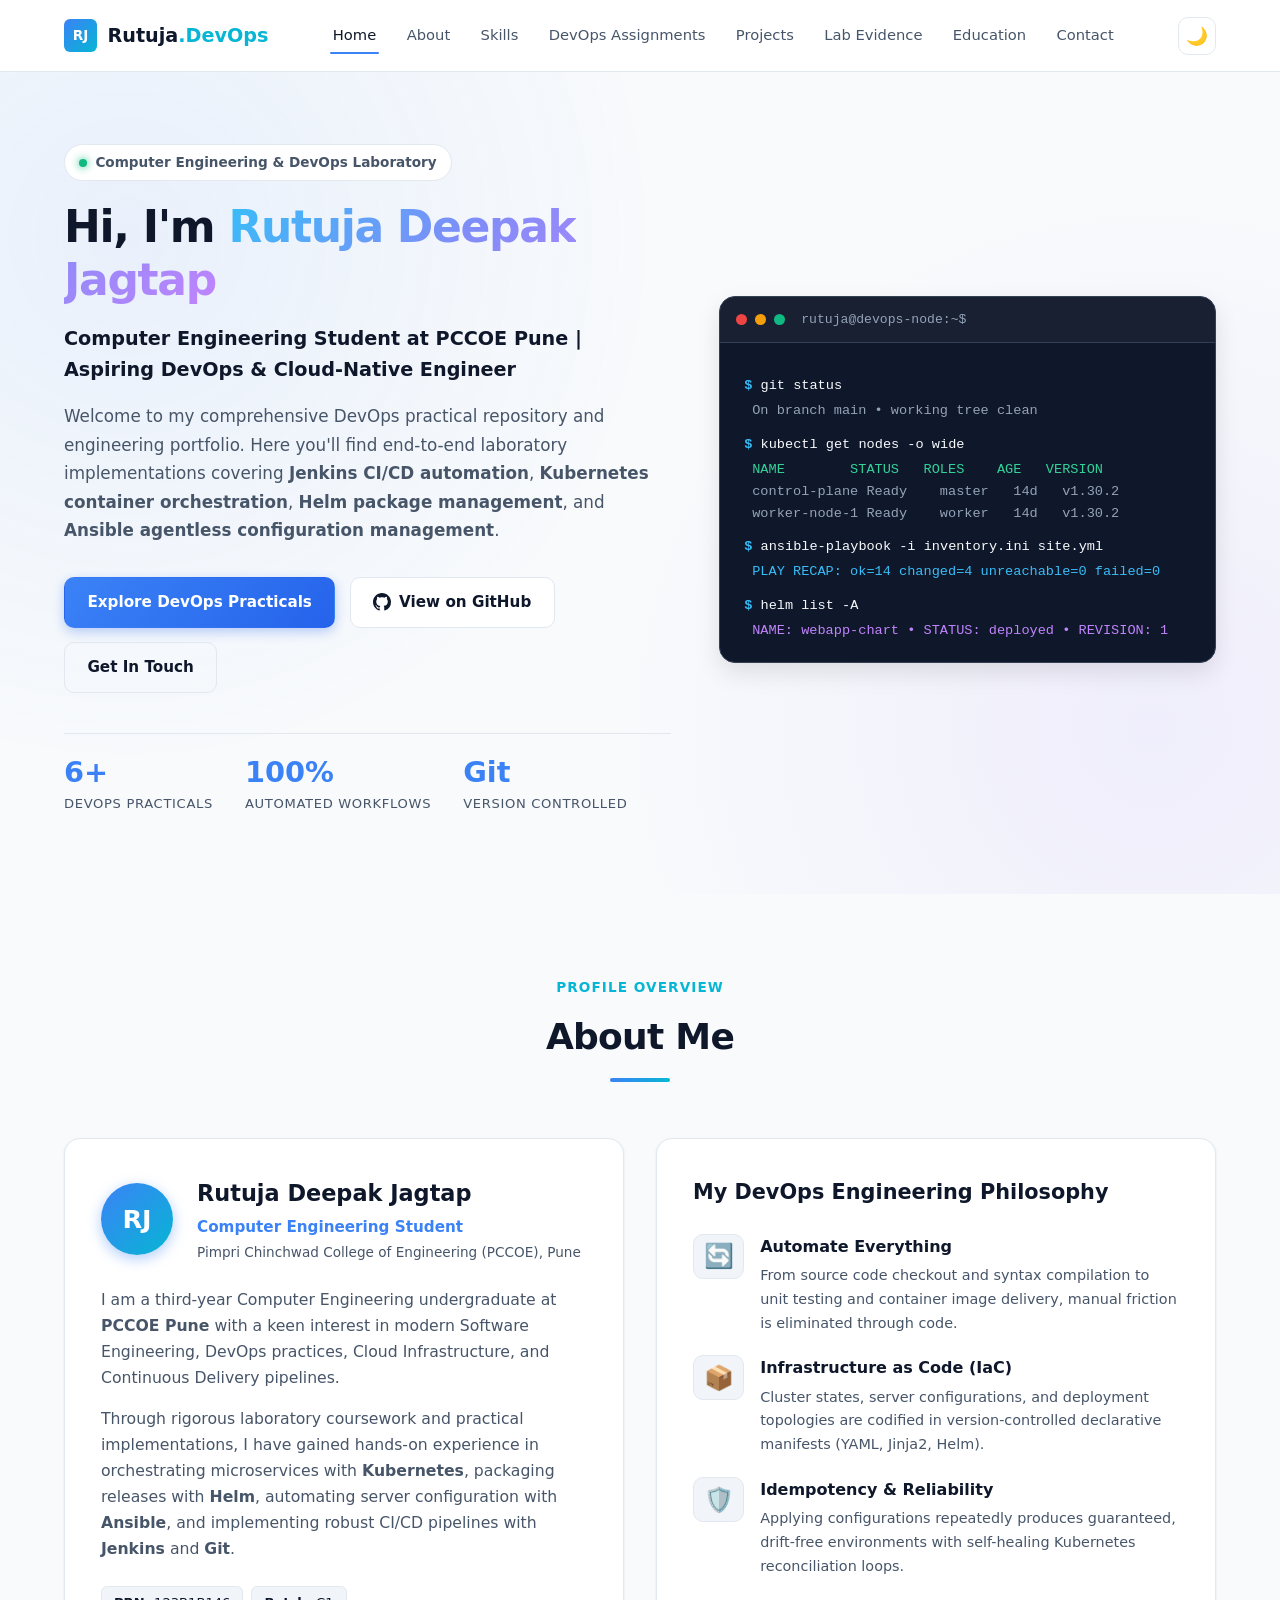
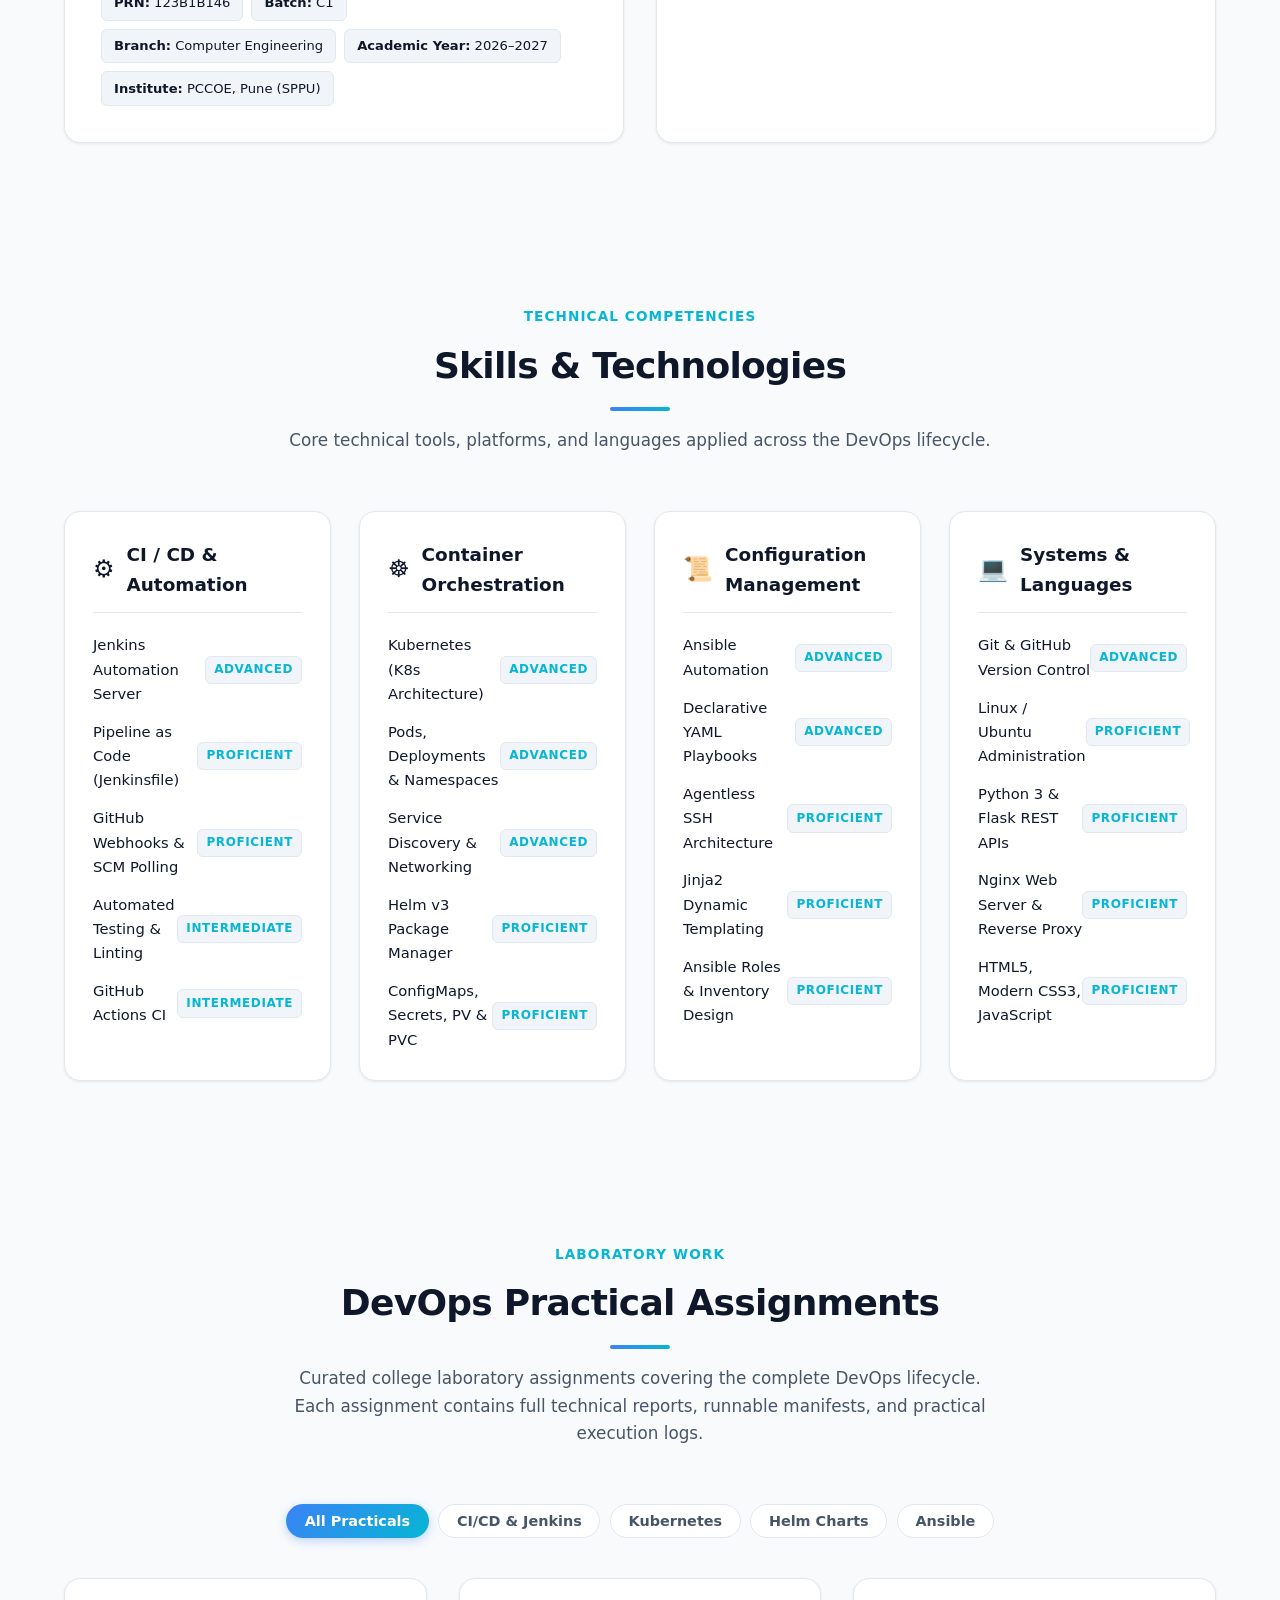
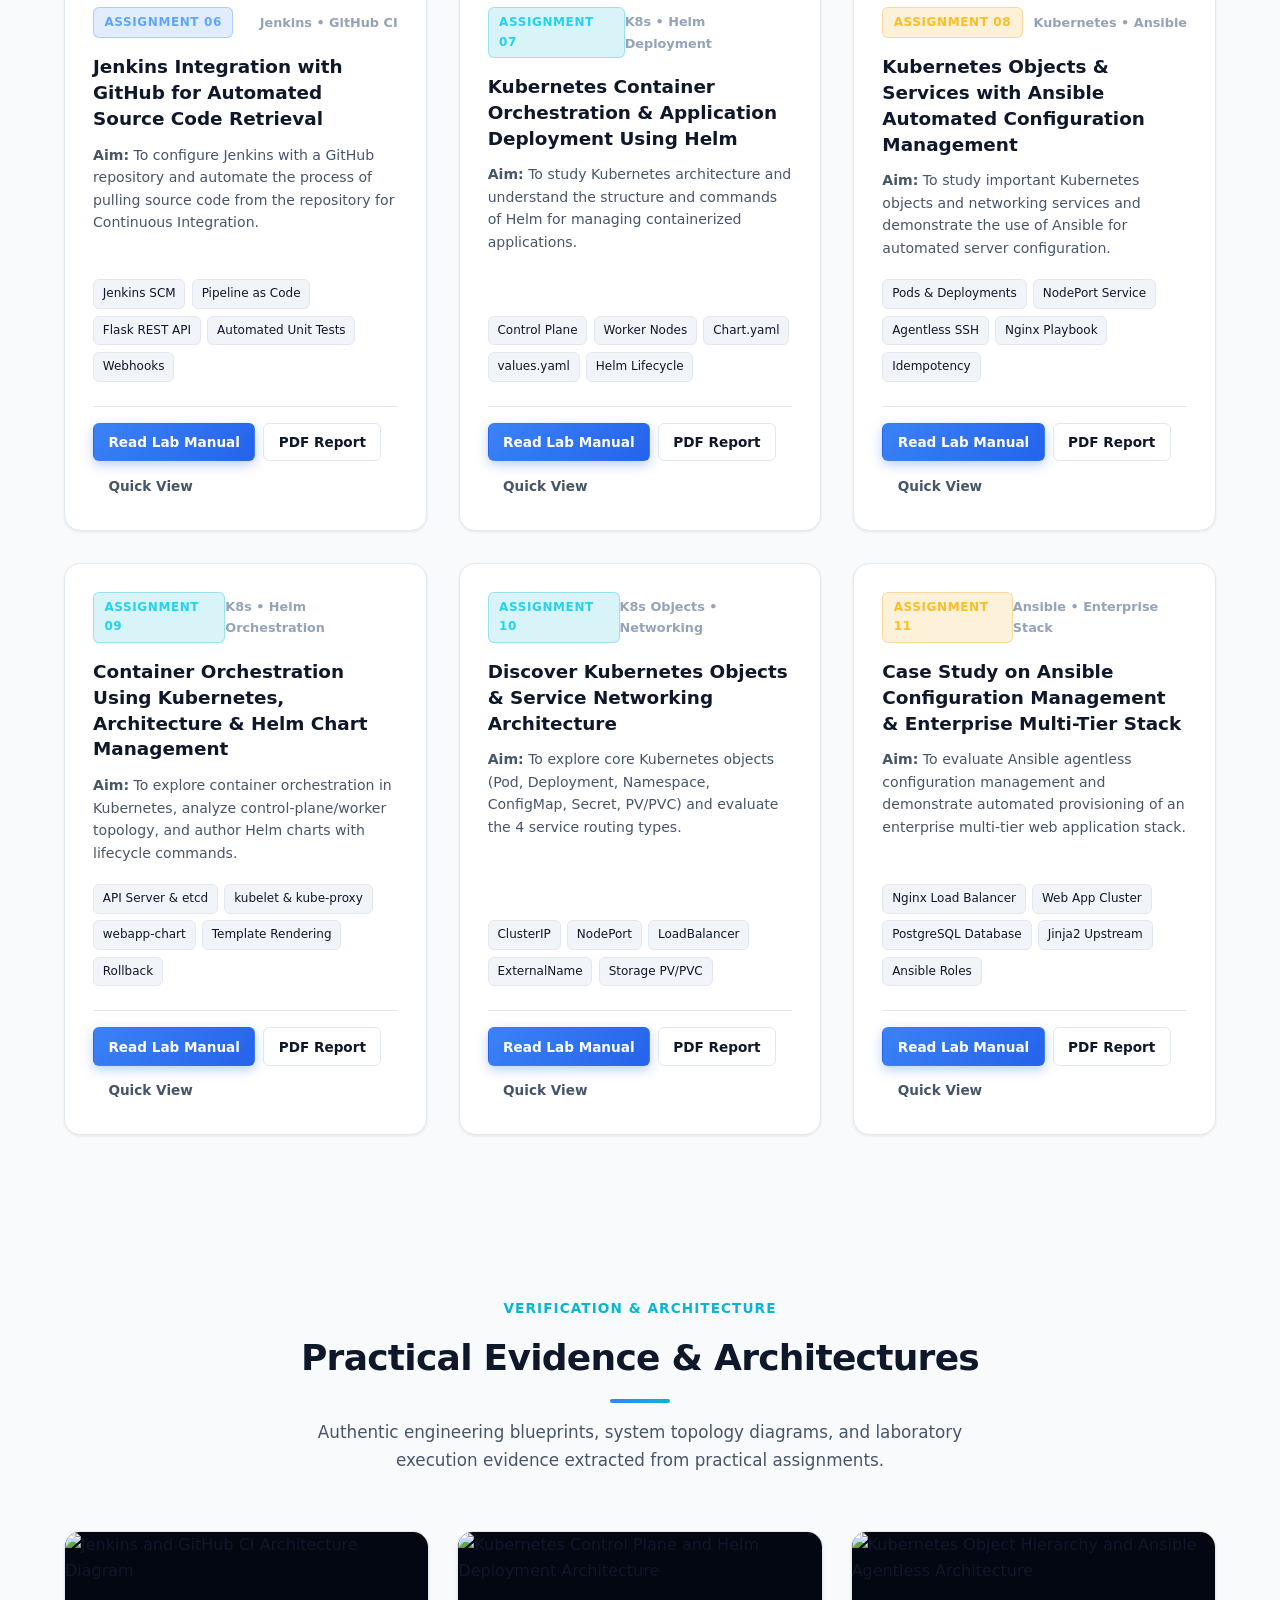
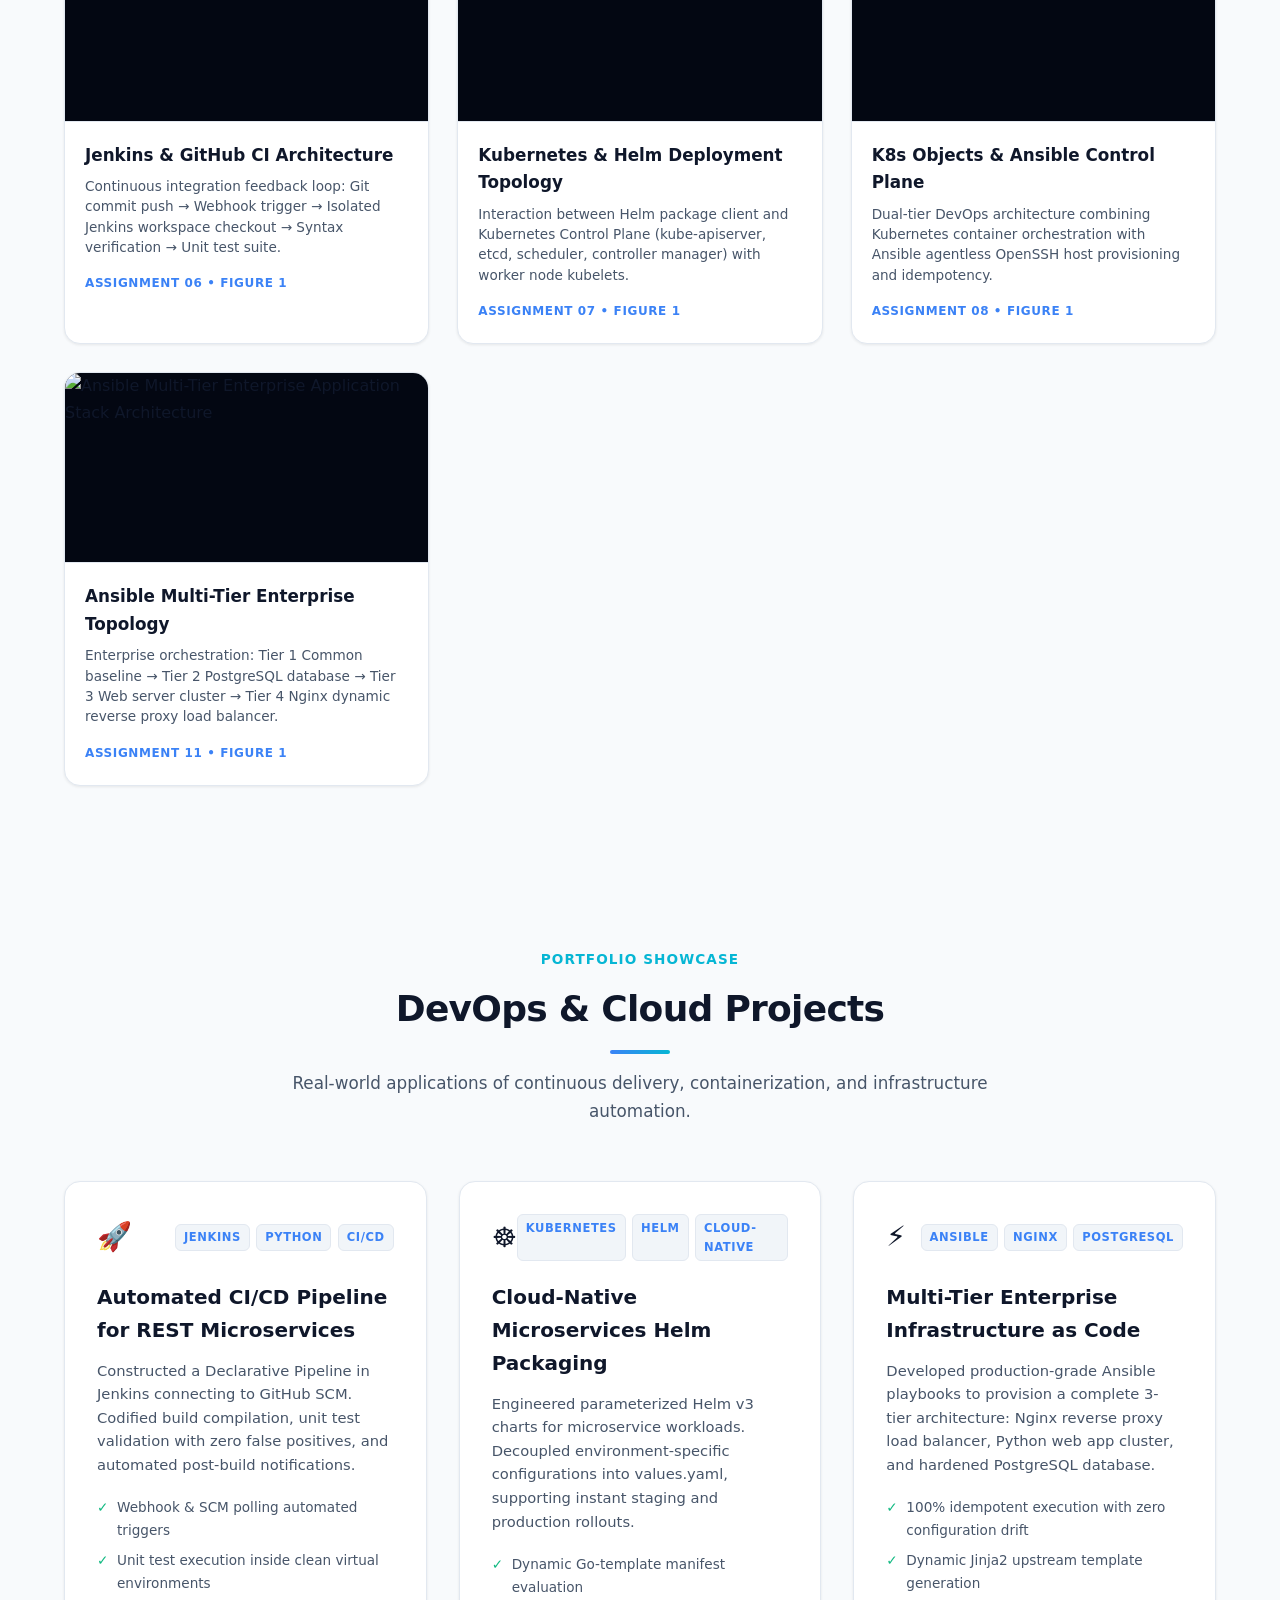
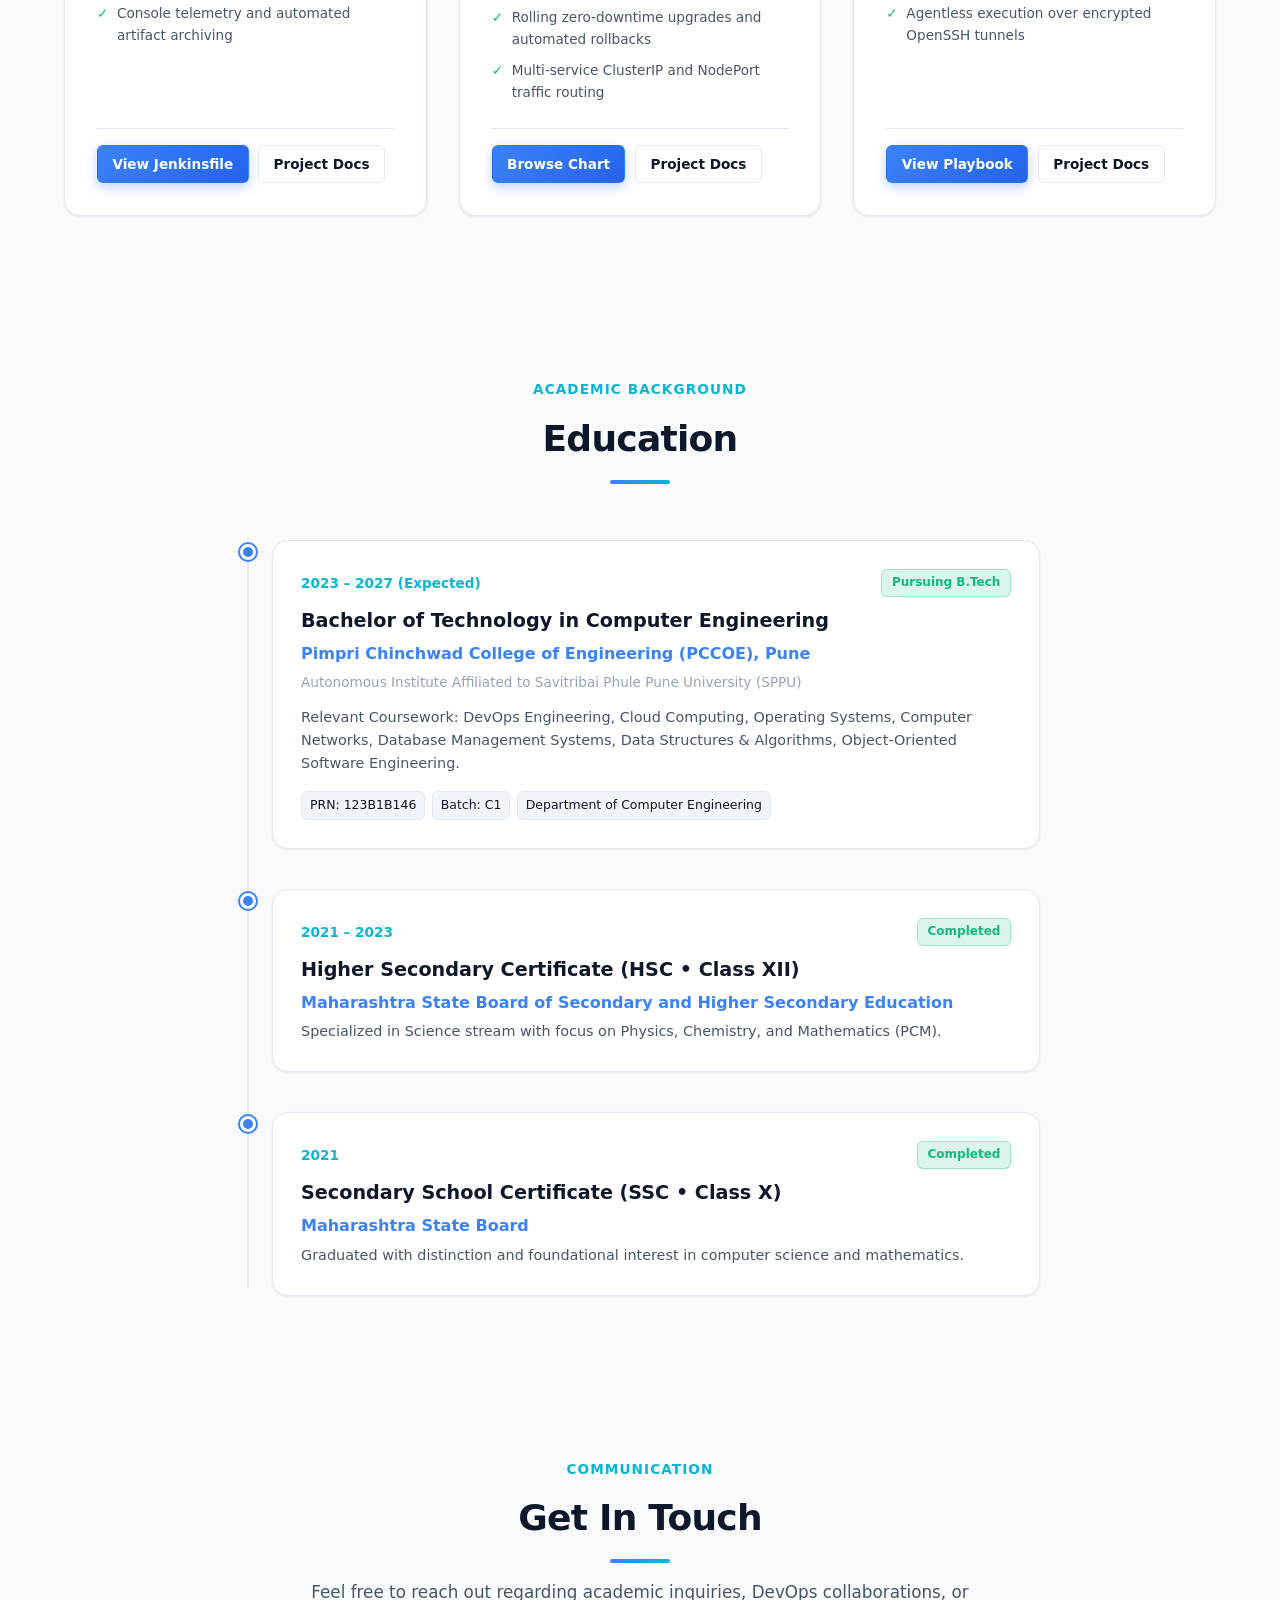
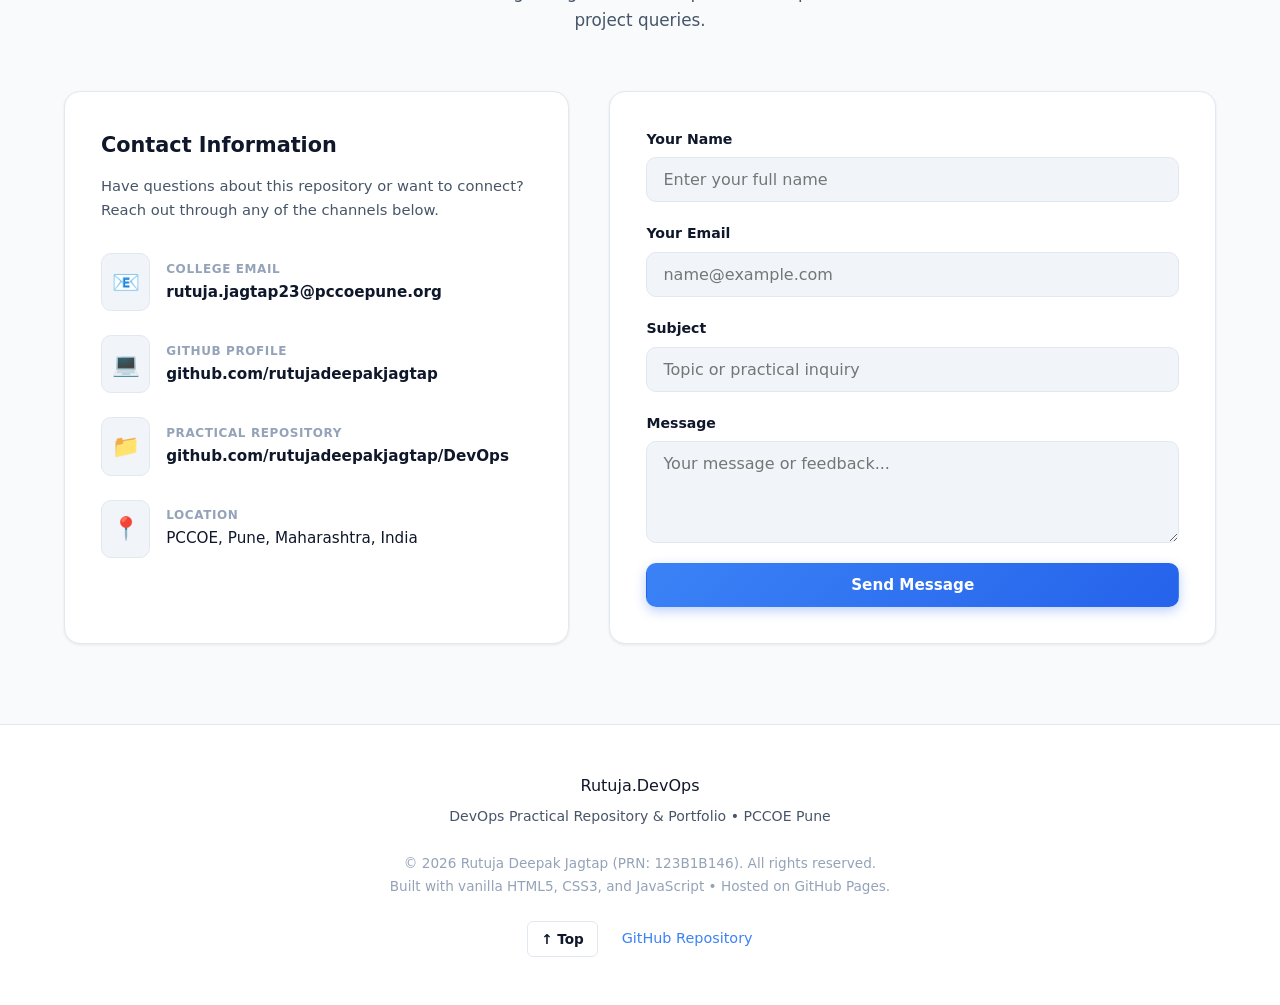
==== commit f7b6ba9d: "feat: implement interactive copy-to-clipboard utility and toast notifications" ====
--- a/index.html
+++ b/index.html
@@ -763,6 +763,9 @@
     </div>
   </footer>
 
+  <!-- Toast Notification Container -->
+  <div id="toastNotification" class="toast-notification" aria-live="polite"></div>
+
   <script src="js/script.js"></script>
 </body>
 </html>
--- a/css/style.css
+++ b/css/style.css
@@ -0,0 +1,1637 @@
+/* ==========================================================================
+   DevOps Portfolio & Practical Repository - Core Stylesheet
+   Author: Rutuja Deepak Jagtap (PCCOE Pune, PRN: 123B1B146)
+   Vanilla CSS3 - Zero External Framework Dependencies
+   ========================================================================== */
+
+/* --------------------------------------------------------------------------
+   CSS Variables & Color Palettes (Dark / Light Theme System)
+   -------------------------------------------------------------------------- */
+:root {
+  /* Common Brand Accents */
+  --color-primary: #3b82f6;
+  --color-primary-hover: #2563eb;
+  --color-accent: #06b6d4;
+  --color-purple: #8b5cf6;
+  --color-success: #10b981;
+  --color-warning: #f59e0b;
+  --color-danger: #ef4444;
+
+  /* Typography */
+  --font-sans: system-ui, -apple-system, BlinkMacSystemFont, 'Segoe UI', Roboto, Oxygen, Ubuntu, Cantarell, 'Open Sans', 'Helvetica Neue', sans-serif;
+  --font-mono: 'Consolas', 'Monaco', 'Courier New', Courier, monospace;
+
+  /* Layout Constants */
+  --max-width: 1200px;
+  --header-height: 72px;
+  --radius-sm: 6px;
+  --radius-md: 10px;
+  --radius-lg: 16px;
+  --radius-full: 9999px;
+
+  /* Transitions */
+  --transition-fast: 0.15s ease;
+  --transition-normal: 0.25s ease;
+  --transition-slow: 0.4s ease;
+}
+
+/* Dark Theme (Default) */
+[data-theme="dark"] {
+  --bg-body: #0b0f19;
+  --bg-surface: #111827;
+  --bg-card: #162032;
+  --bg-card-hover: #1c293f;
+  --bg-alt: #0d1322;
+  --border-color: #1f2d47;
+  --border-focus: #38bdf8;
+  --text-main: #f8fafc;
+  --text-muted: #94a3b8;
+  --text-subtle: #64748b;
+  --shadow-sm: 0 1px 3px rgba(0, 0, 0, 0.4);
+  --shadow-md: 0 4px 16px rgba(0, 0, 0, 0.5);
+  --shadow-lg: 0 10px 30px rgba(0, 0, 0, 0.6);
+  --term-bg: #030712;
+  --term-border: #1f2937;
+}
+
+/* Light Theme */
+[data-theme="light"] {
+  --bg-body: #f8fafc;
+  --bg-surface: #ffffff;
+  --bg-card: #ffffff;
+  --bg-card-hover: #f1f5f9;
+  --bg-alt: #f1f5f9;
+  --border-color: #e2e8f0;
+  --border-focus: #2563eb;
+  --text-main: #0f172a;
+  --text-muted: #475569;
+  --text-subtle: #94a3b8;
+  --shadow-sm: 0 1px 3px rgba(0, 0, 0, 0.08);
+  --shadow-md: 0 4px 16px rgba(0, 0, 0, 0.08);
+  --shadow-lg: 0 10px 25px rgba(0, 0, 0, 0.1);
+  --term-bg: #0f172a;
+  --term-border: #334155;
+}
+
+/* --------------------------------------------------------------------------
+   CSS Reset & Base Rules
+   -------------------------------------------------------------------------- */
+*, *::before, *::after {
+  box-sizing: border-box;
+  margin: 0;
+  padding: 0;
+}
+
+html {
+  font-size: 16px;
+  scroll-behavior: smooth;
+  scroll-padding-top: calc(var(--header-height) + 16px);
+}
+
+body {
+  font-family: var(--font-sans);
+  background-color: var(--bg-body);
+  color: var(--text-main);
+  line-height: 1.65;
+  transition: background-color var(--transition-normal), color var(--transition-normal);
+  -webkit-font-smoothing: antialiased;
+  min-height: 100vh;
+  display: flex;
+  flex-direction: column;
+}
+
+main {
+  flex: 1;
+}
+
+a {
+  color: var(--color-primary);
+  text-decoration: none;
+  transition: color var(--transition-fast);
+}
+
+a:hover {
+  color: var(--color-primary-hover);
+}
+
+img {
+  max-width: 100%;
+  height: auto;
+  display: block;
+}
+
+button, input, textarea {
+  font-family: inherit;
+  font-size: inherit;
+}
+
+:focus-visible {
+  outline: 2px solid var(--border-focus);
+  outline-offset: 3px;
+}
+
+/* --------------------------------------------------------------------------
+   Layout Containers & Utilities
+   -------------------------------------------------------------------------- */
+.container {
+  width: 100%;
+  max-width: var(--max-width);
+  margin-left: auto;
+  margin-right: auto;
+  padding-left: 1.5rem;
+  padding-right: 1.5rem;
+}
+
+.section {
+  padding: 5rem 0;
+}
+
+.section-header {
+  text-align: center;
+  max-width: 720px;
+  margin: 0 auto 3.5rem auto;
+}
+
+.section-tag {
+  display: inline-block;
+  font-size: 0.85rem;
+  font-weight: 700;
+  text-transform: uppercase;
+  letter-spacing: 0.08em;
+  color: var(--color-accent);
+  margin-bottom: 0.5rem;
+}
+
+.section-title {
+  font-size: 2.25rem;
+  font-weight: 800;
+  letter-spacing: -0.02em;
+  color: var(--text-main);
+  margin-bottom: 0.75rem;
+}
+
+.section-line {
+  width: 60px;
+  height: 4px;
+  background: linear-gradient(90deg, var(--color-primary), var(--color-accent));
+  border-radius: var(--radius-full);
+  margin: 0 auto 1rem auto;
+}
+
+.section-subtitle {
+  font-size: 1.05rem;
+  color: var(--text-muted);
+}
+
+.gradient-text {
+  background: linear-gradient(135deg, #38bdf8 0%, #818cf8 50%, #c084fc 100%);
+  -webkit-background-clip: text;
+  -webkit-text-fill-color: transparent;
+}
+
+/* --------------------------------------------------------------------------
+   Buttons & Links
+   -------------------------------------------------------------------------- */
+.btn {
+  display: inline-flex;
+  align-items: center;
+  justify-content: center;
+  gap: 0.5rem;
+  font-weight: 600;
+  font-size: 0.95rem;
+  padding: 0.75rem 1.4rem;
+  border-radius: var(--radius-md);
+  cursor: pointer;
+  border: 1px solid transparent;
+  transition: all var(--transition-fast);
+  text-align: center;
+}
+
+.btn-primary {
+  background: linear-gradient(135deg, var(--color-primary), #2563eb);
+  color: #ffffff;
+  box-shadow: 0 4px 12px rgba(37, 99, 235, 0.3);
+}
+
+.btn-primary:hover {
+  background: linear-gradient(135deg, #2563eb, #1d4ed8);
+  color: #ffffff;
+  transform: translateY(-1px);
+  box-shadow: 0 6px 16px rgba(37, 99, 235, 0.4);
+}
+
+.btn-secondary {
+  background-color: var(--bg-card);
+  color: var(--text-main);
+  border-color: var(--border-color);
+}
+
+.btn-secondary:hover {
+  background-color: var(--bg-card-hover);
+  border-color: var(--text-muted);
+  color: var(--text-main);
+  transform: translateY(-1px);
+}
+
+.btn-outline {
+  background-color: transparent;
+  color: var(--text-main);
+  border-color: var(--border-color);
+}
+
+.btn-outline:hover {
+  border-color: var(--color-primary);
+  color: var(--color-primary);
+}
+
+.btn-ghost {
+  background-color: transparent;
+  color: var(--text-muted);
+  border-color: transparent;
+}
+
+.btn-ghost:hover {
+  background-color: var(--bg-alt);
+  color: var(--text-main);
+}
+
+.btn-sm {
+  font-size: 0.85rem;
+  padding: 0.45rem 0.9rem;
+  border-radius: var(--radius-sm);
+}
+
+.btn-block {
+  width: 100%;
+}
+
+.icon-svg {
+  display: inline-block;
+  vertical-align: middle;
+}
+
+/* --------------------------------------------------------------------------
+   Site Header & Navigation
+   -------------------------------------------------------------------------- */
+.site-header {
+  position: sticky;
+  top: 0;
+  z-index: 1000;
+  background-color: rgba(11, 15, 25, 0.88);
+  backdrop-filter: blur(12px);
+  -webkit-backdrop-filter: blur(12px);
+  border-bottom: 1px solid var(--border-color);
+  height: var(--header-height);
+  display: flex;
+  align-items: center;
+  transition: background-color var(--transition-normal), border-color var(--transition-normal);
+}
+
+[data-theme="light"] .site-header {
+  background-color: rgba(255, 255, 255, 0.9);
+}
+
+.nav-container {
+  display: flex;
+  align-items: center;
+  justify-content: space-between;
+}
+
+.brand-logo {
+  display: flex;
+  align-items: center;
+  gap: 0.65rem;
+  font-size: 1.2rem;
+  font-weight: 800;
+  color: var(--text-main);
+}
+
+.brand-badge {
+  background: linear-gradient(135deg, var(--color-primary), var(--color-accent));
+  color: #ffffff;
+  font-size: 0.85rem;
+  font-weight: 800;
+  padding: 0.35rem 0.55rem;
+  border-radius: var(--radius-sm);
+  display: inline-block;
+}
+
+.brand-logo:hover {
+  color: var(--text-main);
+}
+
+.brand-logo .highlight {
+  color: var(--color-accent);
+}
+
+.main-nav {
+  display: flex;
+}
+
+.nav-list {
+  display: flex;
+  list-style: none;
+  gap: 1.5rem;
+}
+
+.nav-link {
+  font-size: 0.92rem;
+  font-weight: 500;
+  color: var(--text-muted);
+  padding: 0.4rem 0.2rem;
+  position: relative;
+  transition: color var(--transition-fast);
+}
+
+.nav-link:hover,
+.nav-link.active {
+  color: var(--text-main);
+}
+
+.nav-link.active::after {
+  content: '';
+  position: absolute;
+  bottom: -4px;
+  left: 0;
+  width: 100%;
+  height: 2px;
+  background-color: var(--color-primary);
+  border-radius: var(--radius-full);
+}
+
+.header-actions {
+  display: flex;
+  align-items: center;
+  gap: 0.75rem;
+}
+
+.theme-toggle-btn {
+  background-color: var(--bg-card);
+  border: 1px solid var(--border-color);
+  border-radius: var(--radius-md);
+  width: 38px;
+  height: 38px;
+  display: flex;
+  align-items: center;
+  justify-content: center;
+  cursor: pointer;
+  color: var(--text-main);
+  transition: all var(--transition-fast);
+  font-size: 1.1rem;
+}
+
+.theme-toggle-btn:hover {
+  background-color: var(--bg-card-hover);
+  border-color: var(--color-primary);
+}
+
+[data-theme="dark"] .light-icon { display: block; }
+[data-theme="dark"] .dark-icon { display: none; }
+[data-theme="light"] .light-icon { display: none; }
+[data-theme="light"] .dark-icon { display: block; }
+
+.hamburger-btn {
+  display: none;
+  background: none;
+  border: 1px solid var(--border-color);
+  border-radius: var(--radius-md);
+  padding: 0.5rem;
+  cursor: pointer;
+  flex-direction: column;
+  gap: 4px;
+}
+
+.hamburger-bar {
+  width: 20px;
+  height: 2px;
+  background-color: var(--text-main);
+  border-radius: 2px;
+  transition: all var(--transition-fast);
+}
+
+/* --------------------------------------------------------------------------
+   Hero Section
+   -------------------------------------------------------------------------- */
+.hero-section {
+  padding: 4.5rem 0 5rem 0;
+  background: radial-gradient(circle at 10% 20%, rgba(59, 130, 246, 0.08) 0%, transparent 40%),
+              radial-gradient(circle at 90% 80%, rgba(139, 92, 246, 0.08) 0%, transparent 40%);
+}
+
+.hero-container {
+  display: grid;
+  grid-template-columns: 1.1fr 0.9fr;
+  gap: 3rem;
+  align-items: center;
+}
+
+.hero-badge {
+  display: inline-flex;
+  align-items: center;
+  gap: 0.5rem;
+  background-color: var(--bg-card);
+  border: 1px solid var(--border-color);
+  padding: 0.4rem 0.9rem;
+  border-radius: var(--radius-full);
+  font-size: 0.85rem;
+  font-weight: 600;
+  color: var(--text-muted);
+  margin-bottom: 1.25rem;
+}
+
+.badge-dot {
+  width: 8px;
+  height: 8px;
+  background-color: var(--color-success);
+  border-radius: 50%;
+  box-shadow: 0 0 8px var(--color-success);
+}
+
+.hero-title {
+  font-size: 2.75rem;
+  font-weight: 800;
+  line-height: 1.2;
+  letter-spacing: -0.03em;
+  margin-bottom: 1rem;
+}
+
+.hero-headline {
+  font-size: 1.2rem;
+  font-weight: 600;
+  color: var(--text-main);
+  margin-bottom: 1rem;
+}
+
+.hero-description {
+  font-size: 1.05rem;
+  color: var(--text-muted);
+  margin-bottom: 2rem;
+  line-height: 1.7;
+}
+
+.hero-cta-group {
+  display: flex;
+  flex-wrap: wrap;
+  gap: 0.9rem;
+  margin-bottom: 2.5rem;
+}
+
+.hero-stats {
+  display: flex;
+  gap: 2rem;
+  padding-top: 1.5rem;
+  border-top: 1px solid var(--border-color);
+}
+
+.stat-card {
+  display: flex;
+  flex-direction: column;
+}
+
+.stat-number {
+  font-size: 1.8rem;
+  font-weight: 800;
+  color: var(--color-primary);
+  line-height: 1;
+}
+
+.stat-label {
+  font-size: 0.82rem;
+  color: var(--text-muted);
+  text-transform: uppercase;
+  letter-spacing: 0.05em;
+  margin-top: 0.35rem;
+}
+
+/* Terminal Card */
+.terminal-card {
+  background-color: var(--term-bg);
+  border: 1px solid var(--term-border);
+  border-radius: var(--radius-lg);
+  box-shadow: var(--shadow-lg);
+  overflow: hidden;
+}
+
+.terminal-header {
+  background-color: rgba(255, 255, 255, 0.04);
+  padding: 0.75rem 1rem;
+  display: flex;
+  align-items: center;
+  gap: 0.5rem;
+  border-bottom: 1px solid var(--term-border);
+}
+
+.term-dot {
+  width: 11px;
+  height: 11px;
+  border-radius: 50%;
+  display: inline-block;
+}
+
+.term-dot.red { background-color: #ef4444; }
+.term-dot.yellow { background-color: #f59e0b; }
+.term-dot.green { background-color: #10b981; }
+
+.term-title {
+  margin-left: 0.5rem;
+  font-family: var(--font-mono);
+  font-size: 0.82rem;
+  color: #94a3b8;
+}
+
+.terminal-body {
+  padding: 1.25rem 1.5rem;
+  font-family: var(--font-mono);
+  font-size: 0.85rem;
+  line-height: 1.6;
+  color: #cbd5e1;
+}
+
+.term-line {
+  margin-top: 0.75rem;
+  margin-bottom: 0.2rem;
+  color: #f8fafc;
+}
+
+.term-prompt {
+  color: #38bdf8;
+  font-weight: 700;
+}
+
+.term-out {
+  color: #94a3b8;
+  padding-left: 0.5rem;
+}
+
+.text-success { color: #34d399 !important; }
+.text-cyan { color: #38bdf8 !important; }
+.text-accent { color: #c084fc !important; }
+
+/* --------------------------------------------------------------------------
+   About Section
+   -------------------------------------------------------------------------- */
+.about-grid {
+  display: grid;
+  grid-template-columns: 1fr 1fr;
+  gap: 2rem;
+}
+
+.about-card {
+  background-color: var(--bg-card);
+  border: 1px solid var(--border-color);
+  border-radius: var(--radius-lg);
+  padding: 2.25rem;
+  box-shadow: var(--shadow-sm);
+}
+
+.about-avatar-container {
+  display: flex;
+  align-items: center;
+  gap: 1.5rem;
+  margin-bottom: 1.5rem;
+}
+
+.avatar-ring {
+  width: 72px;
+  height: 72px;
+  border-radius: 50%;
+  background: linear-gradient(135deg, var(--color-primary), var(--color-accent));
+  display: flex;
+  align-items: center;
+  justify-content: center;
+  color: #ffffff;
+  font-size: 1.6rem;
+  font-weight: 800;
+  box-shadow: 0 4px 14px rgba(59, 130, 246, 0.4);
+  flex-shrink: 0;
+}
+
+.profile-name {
+  font-size: 1.4rem;
+  font-weight: 800;
+  color: var(--text-main);
+  margin-bottom: 0.2rem;
+}
+
+.profile-role {
+  font-size: 0.95rem;
+  font-weight: 600;
+  color: var(--color-primary);
+}
+
+.profile-org {
+  font-size: 0.85rem;
+  color: var(--text-muted);
+}
+
+.bio-text {
+  color: var(--text-muted);
+  margin-bottom: 1rem;
+  font-size: 0.98rem;
+}
+
+.academic-badges {
+  display: flex;
+  flex-wrap: wrap;
+  gap: 0.5rem;
+  margin-top: 1.5rem;
+}
+
+.info-pill {
+  background-color: var(--bg-alt);
+  border: 1px solid var(--border-color);
+  padding: 0.35rem 0.75rem;
+  border-radius: var(--radius-sm);
+  font-size: 0.82rem;
+  color: var(--text-main);
+}
+
+.card-heading {
+  font-size: 1.3rem;
+  font-weight: 700;
+  margin-bottom: 1.5rem;
+  color: var(--text-main);
+}
+
+.philosophy-items {
+  display: flex;
+  flex-direction: column;
+  gap: 1.25rem;
+}
+
+.ph-item {
+  display: flex;
+  gap: 1rem;
+  align-items: flex-start;
+}
+
+.ph-icon {
+  font-size: 1.5rem;
+  line-height: 1;
+  background-color: var(--bg-alt);
+  padding: 0.6rem;
+  border-radius: var(--radius-md);
+  border: 1px solid var(--border-color);
+  flex-shrink: 0;
+}
+
+.ph-text h4 {
+  font-size: 1rem;
+  font-weight: 700;
+  margin-bottom: 0.25rem;
+  color: var(--text-main);
+}
+
+.ph-text p {
+  font-size: 0.9rem;
+  color: var(--text-muted);
+}
+
+/* --------------------------------------------------------------------------
+   Skills Section
+   -------------------------------------------------------------------------- */
+.skills-grid {
+  display: grid;
+  grid-template-columns: repeat(auto-fit, minmax(260px, 1fr));
+  gap: 1.75rem;
+}
+
+.skill-category-card {
+  background-color: var(--bg-card);
+  border: 1px solid var(--border-color);
+  border-radius: var(--radius-lg);
+  padding: 1.75rem;
+  box-shadow: var(--shadow-sm);
+  transition: transform var(--transition-fast), border-color var(--transition-fast);
+}
+
+.skill-category-card:hover {
+  transform: translateY(-3px);
+  border-color: var(--color-primary);
+}
+
+.category-header {
+  display: flex;
+  align-items: center;
+  gap: 0.75rem;
+  margin-bottom: 1.25rem;
+  padding-bottom: 0.75rem;
+  border-bottom: 1px solid var(--border-color);
+}
+
+.category-icon {
+  font-size: 1.5rem;
+}
+
+.category-title {
+  font-size: 1.15rem;
+  font-weight: 700;
+  color: var(--text-main);
+}
+
+.skill-items-list {
+  list-style: none;
+  display: flex;
+  flex-direction: column;
+  gap: 0.85rem;
+}
+
+.skill-items-list li {
+  display: flex;
+  justify-content: space-between;
+  align-items: center;
+  font-size: 0.92rem;
+}
+
+.skill-name {
+  color: var(--text-main);
+  font-weight: 500;
+}
+
+.skill-level {
+  font-size: 0.75rem;
+  font-weight: 600;
+  text-transform: uppercase;
+  letter-spacing: 0.05em;
+  background-color: var(--bg-alt);
+  color: var(--color-accent);
+  padding: 0.2rem 0.5rem;
+  border-radius: var(--radius-sm);
+  border: 1px solid var(--border-color);
+}
+
+/* --------------------------------------------------------------------------
+   DevOps Assignments Section
+   -------------------------------------------------------------------------- */
+.filter-controls {
+  display: flex;
+  flex-wrap: wrap;
+  justify-content: center;
+  gap: 0.6rem;
+  margin-bottom: 2.5rem;
+}
+
+.filter-btn {
+  background-color: var(--bg-card);
+  border: 1px solid var(--border-color);
+  color: var(--text-muted);
+  font-size: 0.9rem;
+  font-weight: 600;
+  padding: 0.5rem 1.1rem;
+  border-radius: var(--radius-full);
+  cursor: pointer;
+  transition: all var(--transition-fast);
+}
+
+.filter-btn:hover {
+  color: var(--text-main);
+  border-color: var(--color-primary);
+}
+
+.filter-btn.active {
+  background: linear-gradient(135deg, var(--color-primary), var(--color-accent));
+  color: #ffffff;
+  border-color: transparent;
+  box-shadow: 0 3px 10px rgba(59, 130, 246, 0.3);
+}
+
+.assignments-grid {
+  display: grid;
+  grid-template-columns: repeat(auto-fit, minmax(340px, 1fr));
+  gap: 2rem;
+}
+
+.assignment-card {
+  background-color: var(--bg-card);
+  border: 1px solid var(--border-color);
+  border-radius: var(--radius-lg);
+  padding: 1.75rem;
+  box-shadow: var(--shadow-sm);
+  display: flex;
+  flex-direction: column;
+  transition: transform var(--transition-normal), border-color var(--transition-normal), box-shadow var(--transition-normal);
+}
+
+.assignment-card:hover {
+  transform: translateY(-4px);
+  border-color: var(--color-primary);
+  box-shadow: var(--shadow-md);
+}
+
+.assignment-badge-row {
+  display: flex;
+  justify-content: space-between;
+  align-items: center;
+  margin-bottom: 1rem;
+}
+
+.asg-badge {
+  font-size: 0.75rem;
+  font-weight: 700;
+  text-transform: uppercase;
+  letter-spacing: 0.05em;
+  padding: 0.3rem 0.65rem;
+  border-radius: var(--radius-sm);
+}
+
+.badge-cicd {
+  background-color: rgba(59, 130, 246, 0.15);
+  color: #60a5fa;
+  border: 1px solid rgba(59, 130, 246, 0.3);
+}
+
+.badge-k8s {
+  background-color: rgba(6, 182, 212, 0.15);
+  color: #22d3ee;
+  border: 1px solid rgba(6, 182, 212, 0.3);
+}
+
+.badge-ansible {
+  background-color: rgba(245, 158, 11, 0.15);
+  color: #fbbf24;
+  border: 1px solid rgba(245, 158, 11, 0.3);
+}
+
+.asg-tag {
+  font-size: 0.8rem;
+  font-weight: 600;
+  color: var(--text-subtle);
+}
+
+.assignment-title {
+  font-size: 1.15rem;
+  font-weight: 700;
+  line-height: 1.4;
+  color: var(--text-main);
+  margin-bottom: 0.75rem;
+}
+
+.assignment-aim {
+  font-size: 0.88rem;
+  color: var(--text-muted);
+  line-height: 1.6;
+  margin-bottom: 1.25rem;
+  flex: 1;
+}
+
+.assignment-highlights {
+  display: flex;
+  flex-wrap: wrap;
+  gap: 0.4rem;
+  margin-bottom: 1.5rem;
+}
+
+.hl-tag {
+  font-size: 0.75rem;
+  background-color: var(--bg-alt);
+  color: var(--text-main);
+  padding: 0.25rem 0.55rem;
+  border-radius: var(--radius-sm);
+  border: 1px solid var(--border-color);
+}
+
+.assignment-links {
+  display: flex;
+  flex-wrap: wrap;
+  gap: 0.5rem;
+  padding-top: 1rem;
+  border-top: 1px solid var(--border-color);
+}
+
+/* --------------------------------------------------------------------------
+   Lab Evidence Section
+   -------------------------------------------------------------------------- */
+.evidence-grid {
+  display: grid;
+  grid-template-columns: repeat(auto-fit, minmax(280px, 1fr));
+  gap: 1.75rem;
+}
+
+.evidence-card {
+  background-color: var(--bg-card);
+  border: 1px solid var(--border-color);
+  border-radius: var(--radius-lg);
+  overflow: hidden;
+  box-shadow: var(--shadow-sm);
+  transition: transform var(--transition-fast), border-color var(--transition-fast);
+}
+
+.evidence-card:hover {
+  transform: translateY(-3px);
+  border-color: var(--color-accent);
+}
+
+.evidence-img-wrap {
+  width: 100%;
+  height: 190px;
+  background-color: #030712;
+  overflow: hidden;
+  border-bottom: 1px solid var(--border-color);
+}
+
+.evidence-img-wrap img {
+  width: 100%;
+  height: 100%;
+  object-fit: cover;
+  transition: transform var(--transition-normal);
+}
+
+.evidence-card:hover .evidence-img-wrap img {
+  transform: scale(1.04);
+}
+
+.evidence-info {
+  padding: 1.25rem;
+}
+
+.evidence-info h4 {
+  font-size: 1.05rem;
+  font-weight: 700;
+  margin-bottom: 0.4rem;
+  color: var(--text-main);
+}
+
+.evidence-info p {
+  font-size: 0.85rem;
+  color: var(--text-muted);
+  line-height: 1.5;
+  margin-bottom: 0.75rem;
+}
+
+.asg-ref {
+  font-size: 0.75rem;
+  font-weight: 700;
+  text-transform: uppercase;
+  color: var(--color-primary);
+  letter-spacing: 0.05em;
+}
+
+/* --------------------------------------------------------------------------
+   Projects Section
+   -------------------------------------------------------------------------- */
+.projects-grid {
+  display: grid;
+  grid-template-columns: repeat(auto-fit, minmax(320px, 1fr));
+  gap: 2rem;
+}
+
+.project-card {
+  background-color: var(--bg-card);
+  border: 1px solid var(--border-color);
+  border-radius: var(--radius-lg);
+  padding: 2rem;
+  box-shadow: var(--shadow-sm);
+  display: flex;
+  flex-direction: column;
+  transition: transform var(--transition-normal), border-color var(--transition-normal);
+}
+
+.project-card:hover {
+  transform: translateY(-4px);
+  border-color: var(--color-primary);
+}
+
+.project-header {
+  display: flex;
+  justify-content: space-between;
+  align-items: center;
+  margin-bottom: 1.25rem;
+}
+
+.project-icon {
+  font-size: 1.75rem;
+}
+
+.project-tags {
+  display: flex;
+  gap: 0.4rem;
+}
+
+.project-tags span {
+  font-size: 0.72rem;
+  font-weight: 600;
+  text-transform: uppercase;
+  letter-spacing: 0.05em;
+  background-color: var(--bg-alt);
+  color: var(--color-primary);
+  padding: 0.2rem 0.5rem;
+  border-radius: var(--radius-sm);
+  border: 1px solid var(--border-color);
+}
+
+.project-title {
+  font-size: 1.25rem;
+  font-weight: 700;
+  color: var(--text-main);
+  margin-bottom: 0.75rem;
+}
+
+.project-desc {
+  font-size: 0.92rem;
+  color: var(--text-muted);
+  line-height: 1.6;
+  margin-bottom: 1.25rem;
+}
+
+.project-features {
+  list-style: none;
+  display: flex;
+  flex-direction: column;
+  gap: 0.5rem;
+  margin-bottom: 1.5rem;
+  flex: 1;
+}
+
+.project-features li {
+  font-size: 0.85rem;
+  color: var(--text-muted);
+  position: relative;
+  padding-left: 1.25rem;
+}
+
+.project-features li::before {
+  content: '✓';
+  position: absolute;
+  left: 0;
+  color: var(--color-success);
+  font-weight: bold;
+}
+
+.project-actions {
+  display: flex;
+  gap: 0.6rem;
+  padding-top: 1rem;
+  border-top: 1px solid var(--border-color);
+}
+
+/* --------------------------------------------------------------------------
+   Education Timeline Section
+   -------------------------------------------------------------------------- */
+.timeline {
+  max-width: 800px;
+  margin: 0 auto;
+  position: relative;
+  padding-left: 2rem;
+}
+
+.timeline::before {
+  content: '';
+  position: absolute;
+  top: 8px;
+  bottom: 8px;
+  left: 7px;
+  width: 2px;
+  background-color: var(--border-color);
+}
+
+.timeline-item {
+  position: relative;
+  margin-bottom: 2.5rem;
+}
+
+.timeline-item:last-child {
+  margin-bottom: 0;
+}
+
+.timeline-dot {
+  position: absolute;
+  left: -2rem;
+  top: 4px;
+  width: 16px;
+  height: 16px;
+  border-radius: 50%;
+  background-color: var(--color-primary);
+  border: 3px solid var(--bg-body);
+  box-shadow: 0 0 0 2px var(--color-primary);
+}
+
+.timeline-content {
+  background-color: var(--bg-card);
+  border: 1px solid var(--border-color);
+  border-radius: var(--radius-lg);
+  padding: 1.75rem;
+  box-shadow: var(--shadow-sm);
+}
+
+.timeline-header {
+  display: flex;
+  justify-content: space-between;
+  align-items: center;
+  margin-bottom: 0.5rem;
+}
+
+.timeline-year {
+  font-size: 0.85rem;
+  font-weight: 700;
+  color: var(--color-accent);
+}
+
+.timeline-badge {
+  font-size: 0.75rem;
+  font-weight: 600;
+  background-color: rgba(16, 185, 129, 0.15);
+  color: var(--color-success);
+  padding: 0.2rem 0.6rem;
+  border-radius: var(--radius-sm);
+  border: 1px solid rgba(16, 185, 129, 0.3);
+}
+
+.timeline-title {
+  font-size: 1.2rem;
+  font-weight: 700;
+  color: var(--text-main);
+  margin-bottom: 0.25rem;
+}
+
+.timeline-institution {
+  font-size: 1rem;
+  font-weight: 600;
+  color: var(--color-primary);
+  margin-bottom: 0.25rem;
+}
+
+.timeline-note {
+  font-size: 0.85rem;
+  color: var(--text-subtle);
+  margin-bottom: 0.75rem;
+}
+
+.timeline-desc {
+  font-size: 0.9rem;
+  color: var(--text-muted);
+  line-height: 1.6;
+}
+
+.timeline-tags {
+  display: flex;
+  flex-wrap: wrap;
+  gap: 0.4rem;
+  margin-top: 1rem;
+}
+
+.timeline-tags span {
+  font-size: 0.78rem;
+  background-color: var(--bg-alt);
+  color: var(--text-main);
+  padding: 0.2rem 0.5rem;
+  border-radius: var(--radius-sm);
+  border: 1px solid var(--border-color);
+}
+
+/* --------------------------------------------------------------------------
+   Contact Section
+   -------------------------------------------------------------------------- */
+.contact-grid {
+  display: grid;
+  grid-template-columns: 1fr 1.2fr;
+  gap: 2.5rem;
+}
+
+.contact-info-panel {
+  background-color: var(--bg-card);
+  border: 1px solid var(--border-color);
+  border-radius: var(--radius-lg);
+  padding: 2.25rem;
+  box-shadow: var(--shadow-sm);
+}
+
+.panel-heading {
+  font-size: 1.3rem;
+  font-weight: 700;
+  margin-bottom: 0.75rem;
+  color: var(--text-main);
+}
+
+.panel-desc {
+  font-size: 0.92rem;
+  color: var(--text-muted);
+  margin-bottom: 2rem;
+  line-height: 1.6;
+}
+
+.contact-items {
+  display: flex;
+  flex-direction: column;
+  gap: 1.5rem;
+}
+
+.c-item {
+  display: flex;
+  align-items: center;
+  gap: 1rem;
+}
+
+.c-icon {
+  font-size: 1.4rem;
+  background-color: var(--bg-alt);
+  padding: 0.6rem;
+  border-radius: var(--radius-md);
+  border: 1px solid var(--border-color);
+}
+
+.c-details {
+  display: flex;
+  flex-direction: column;
+}
+
+.c-label {
+  font-size: 0.75rem;
+  text-transform: uppercase;
+  letter-spacing: 0.05em;
+  color: var(--text-subtle);
+  font-weight: 600;
+}
+
+.c-link {
+  font-size: 0.95rem;
+  font-weight: 600;
+  color: var(--text-main);
+}
+
+.c-link:hover {
+  color: var(--color-primary);
+}
+
+.c-text {
+  font-size: 0.95rem;
+  color: var(--text-main);
+}
+
+.contact-form-panel {
+  background-color: var(--bg-card);
+  border: 1px solid var(--border-color);
+  border-radius: var(--radius-lg);
+  padding: 2.25rem;
+  box-shadow: var(--shadow-sm);
+}
+
+.contact-form {
+  display: flex;
+  flex-direction: column;
+  gap: 1.25rem;
+}
+
+.form-group {
+  display: flex;
+  flex-direction: column;
+  gap: 0.4rem;
+}
+
+.form-group label {
+  font-size: 0.88rem;
+  font-weight: 600;
+  color: var(--text-main);
+}
+
+.form-control {
+  width: 100%;
+  padding: 0.75rem 1rem;
+  border-radius: var(--radius-md);
+  border: 1px solid var(--border-color);
+  background-color: var(--bg-alt);
+  color: var(--text-main);
+  transition: border-color var(--transition-fast), box-shadow var(--transition-fast);
+}
+
+.form-control:focus {
+  outline: none;
+  border-color: var(--border-focus);
+  box-shadow: 0 0 0 3px rgba(56, 189, 248, 0.15);
+}
+
+.form-error {
+  display: none;
+  font-size: 0.8rem;
+  color: var(--color-danger);
+}
+
+.form-error.visible {
+  display: block;
+}
+
+.form-feedback {
+  display: none;
+  padding: 0.85rem;
+  border-radius: var(--radius-md);
+  font-size: 0.9rem;
+  text-align: center;
+  margin-top: 0.5rem;
+}
+
+.form-feedback.success {
+  display: block;
+  background-color: rgba(16, 185, 129, 0.15);
+  color: var(--color-success);
+  border: 1px solid rgba(16, 185, 129, 0.3);
+}
+
+/* --------------------------------------------------------------------------
+   Modal Dialog (Quick View)
+   -------------------------------------------------------------------------- */
+.modal-overlay {
+  position: fixed;
+  top: 0;
+  left: 0;
+  width: 100vw;
+  height: 100vh;
+  background-color: rgba(0, 0, 0, 0.75);
+  backdrop-filter: blur(6px);
+  z-index: 2000;
+  display: flex;
+  align-items: center;
+  justify-content: center;
+  padding: 1.5rem;
+  opacity: 0;
+  visibility: hidden;
+  transition: opacity var(--transition-normal), visibility var(--transition-normal);
+}
+
+.modal-overlay.active {
+  opacity: 1;
+  visibility: visible;
+}
+
+.modal-dialog {
+  background-color: var(--bg-card);
+  border: 1px solid var(--border-color);
+  border-radius: var(--radius-lg);
+  width: 100%;
+  max-width: 650px;
+  max-height: 85vh;
+  display: flex;
+  flex-direction: column;
+  box-shadow: var(--shadow-lg);
+  transform: translateY(20px);
+  transition: transform var(--transition-normal);
+  overflow: hidden;
+}
+
+.modal-overlay.active .modal-dialog {
+  transform: translateY(0);
+}
+
+.modal-header {
+  padding: 1.25rem 1.5rem;
+  border-bottom: 1px solid var(--border-color);
+  display: flex;
+  justify-content: space-between;
+  align-items: center;
+}
+
+.modal-title {
+  font-size: 1.2rem;
+  font-weight: 700;
+  color: var(--text-main);
+}
+
+.modal-close-btn {
+  background: none;
+  border: none;
+  font-size: 1.75rem;
+  line-height: 1;
+  color: var(--text-muted);
+  cursor: pointer;
+  padding: 0 0.5rem;
+}
+
+.modal-close-btn:hover {
+  color: var(--text-main);
+}
+
+.modal-body {
+  padding: 1.5rem;
+  overflow-y: auto;
+  font-size: 0.95rem;
+  line-height: 1.6;
+  color: var(--text-muted);
+}
+
+.modal-body h4 {
+  color: var(--text-main);
+  margin-top: 1rem;
+  margin-bottom: 0.4rem;
+}
+
+.modal-body h4:first-child {
+  margin-top: 0;
+}
+
+.modal-body code {
+  font-family: var(--font-mono);
+  font-size: 0.85rem;
+  background-color: var(--bg-alt);
+  padding: 0.15rem 0.4rem;
+  border-radius: var(--radius-sm);
+  color: var(--color-accent);
+}
+
+.modal-body ul {
+  padding-left: 1.25rem;
+  margin-top: 0.5rem;
+}
+
+.modal-footer {
+  padding: 1rem 1.5rem;
+  border-top: 1px solid var(--border-color);
+  display: flex;
+  justify-content: flex-end;
+  gap: 0.75rem;
+  background-color: var(--bg-alt);
+}
+
+/* --------------------------------------------------------------------------
+   Site Footer
+   -------------------------------------------------------------------------- */
+.site-footer {
+  background-color: var(--bg-surface);
+  border-top: 1px solid var(--border-color);
+  padding: 3rem 0;
+  margin-top: auto;
+}
+
+.footer-container {
+  display: flex;
+  flex-direction: column;
+  gap: 1.5rem;
+  align-items: center;
+  text-align: center;
+}
+
+.footer-tagline {
+  font-size: 0.88rem;
+  color: var(--text-muted);
+  margin-top: 0.35rem;
+}
+
+.footer-meta {
+  font-size: 0.85rem;
+  color: var(--text-subtle);
+}
+
+.footer-links {
+  display: flex;
+  gap: 1.5rem;
+  align-items: center;
+  font-size: 0.9rem;
+}
+
+.back-to-top-btn {
+  background-color: var(--bg-card);
+  border: 1px solid var(--border-color);
+  color: var(--text-main);
+  padding: 0.35rem 0.8rem;
+  border-radius: var(--radius-sm);
+  font-weight: 600;
+  font-size: 0.85rem;
+}
+
+.back-to-top-btn:hover {
+  background-color: var(--bg-card-hover);
+  color: var(--color-primary);
+}
+
+/* --------------------------------------------------------------------------
+   Responsive Breakpoints
+   -------------------------------------------------------------------------- */
+@media (max-width: 992px) {
+  .hero-container {
+    grid-template-columns: 1fr;
+    gap: 2.5rem;
+  }
+
+  .about-grid {
+    grid-template-columns: 1fr;
+  }
+
+  .contact-grid {
+    grid-template-columns: 1fr;
+  }
+}
+
+@media (max-width: 768px) {
+  .hero-title {
+    font-size: 2.15rem;
+  }
+
+  .hamburger-btn {
+    display: flex;
+  }
+
+  .main-nav {
+    position: absolute;
+    top: var(--header-height);
+    left: 0;
+    width: 100%;
+    background-color: var(--bg-surface);
+    border-bottom: 1px solid var(--border-color);
+    padding: 1.5rem;
+    box-shadow: var(--shadow-lg);
+    display: none;
+  }
+
+  .main-nav.open {
+    display: block;
+  }
+
+  .nav-list {
+    flex-direction: column;
+    gap: 1rem;
+  }
+
+  .nav-link {
+    display: block;
+    font-size: 1rem;
+    padding: 0.5rem 0;
+  }
+
+  .hero-stats {
+    flex-direction: column;
+    gap: 1rem;
+  }
+
+  .timeline {
+    padding-left: 1.5rem;
+  }
+
+  .timeline-dot {
+    left: -1.5rem;
+  }
+}
+
+/* --------------------------------------------------------------------------
+   Feature Enhancement: Toast Notification & Command Copy System
+   -------------------------------------------------------------------------- */
+.toast-notification {
+  position: fixed;
+  bottom: 2rem;
+  right: 2rem;
+  background-color: var(--bg-card);
+  color: var(--text-main);
+  border: 1px solid var(--color-primary);
+  padding: 0.85rem 1.4rem;
+  border-radius: var(--radius-md);
+  box-shadow: var(--shadow-lg);
+  font-size: 0.9rem;
+  font-weight: 600;
+  z-index: 3000;
+  opacity: 0;
+  transform: translateY(20px);
+  pointer-events: none;
+  transition: opacity var(--transition-normal), transform var(--transition-normal);
+  display: flex;
+  align-items: center;
+  gap: 0.6rem;
+}
+
+.toast-notification.show {
+  opacity: 1;
+  transform: translateY(0);
+  pointer-events: auto;
+}
+
+.command-item {
+  display: flex;
+  align-items: center;
+  justify-content: space-between;
+  gap: 0.75rem;
+  background-color: var(--bg-alt);
+  border: 1px solid var(--border-color);
+  padding: 0.5rem 0.75rem;
+  border-radius: var(--radius-sm);
+  margin-bottom: 0.45rem;
+}
+
+.cmd-code {
+  font-family: var(--font-mono);
+  font-size: 0.85rem;
+  color: var(--color-accent);
+  word-break: break-all;
+}
+
+.copy-cmd-btn {
+  background: var(--bg-card);
+  border: 1px solid var(--border-color);
+  color: var(--text-muted);
+  font-size: 0.75rem;
+  font-weight: 600;
+  padding: 0.25rem 0.55rem;
+  border-radius: var(--radius-sm);
+  cursor: pointer;
+  white-space: nowrap;
+  transition: all var(--transition-fast);
+}
+
+.copy-cmd-btn:hover {
+  background: var(--color-primary);
+  color: #ffffff;
+  border-color: var(--color-primary);
+}
+
+.term-prompt {
+  animation: promptPulse 2s infinite ease-in-out;
+}
+
+@keyframes promptPulse {
+  0%, 100% { opacity: 1; }
+  50% { opacity: 0.65; }
+}
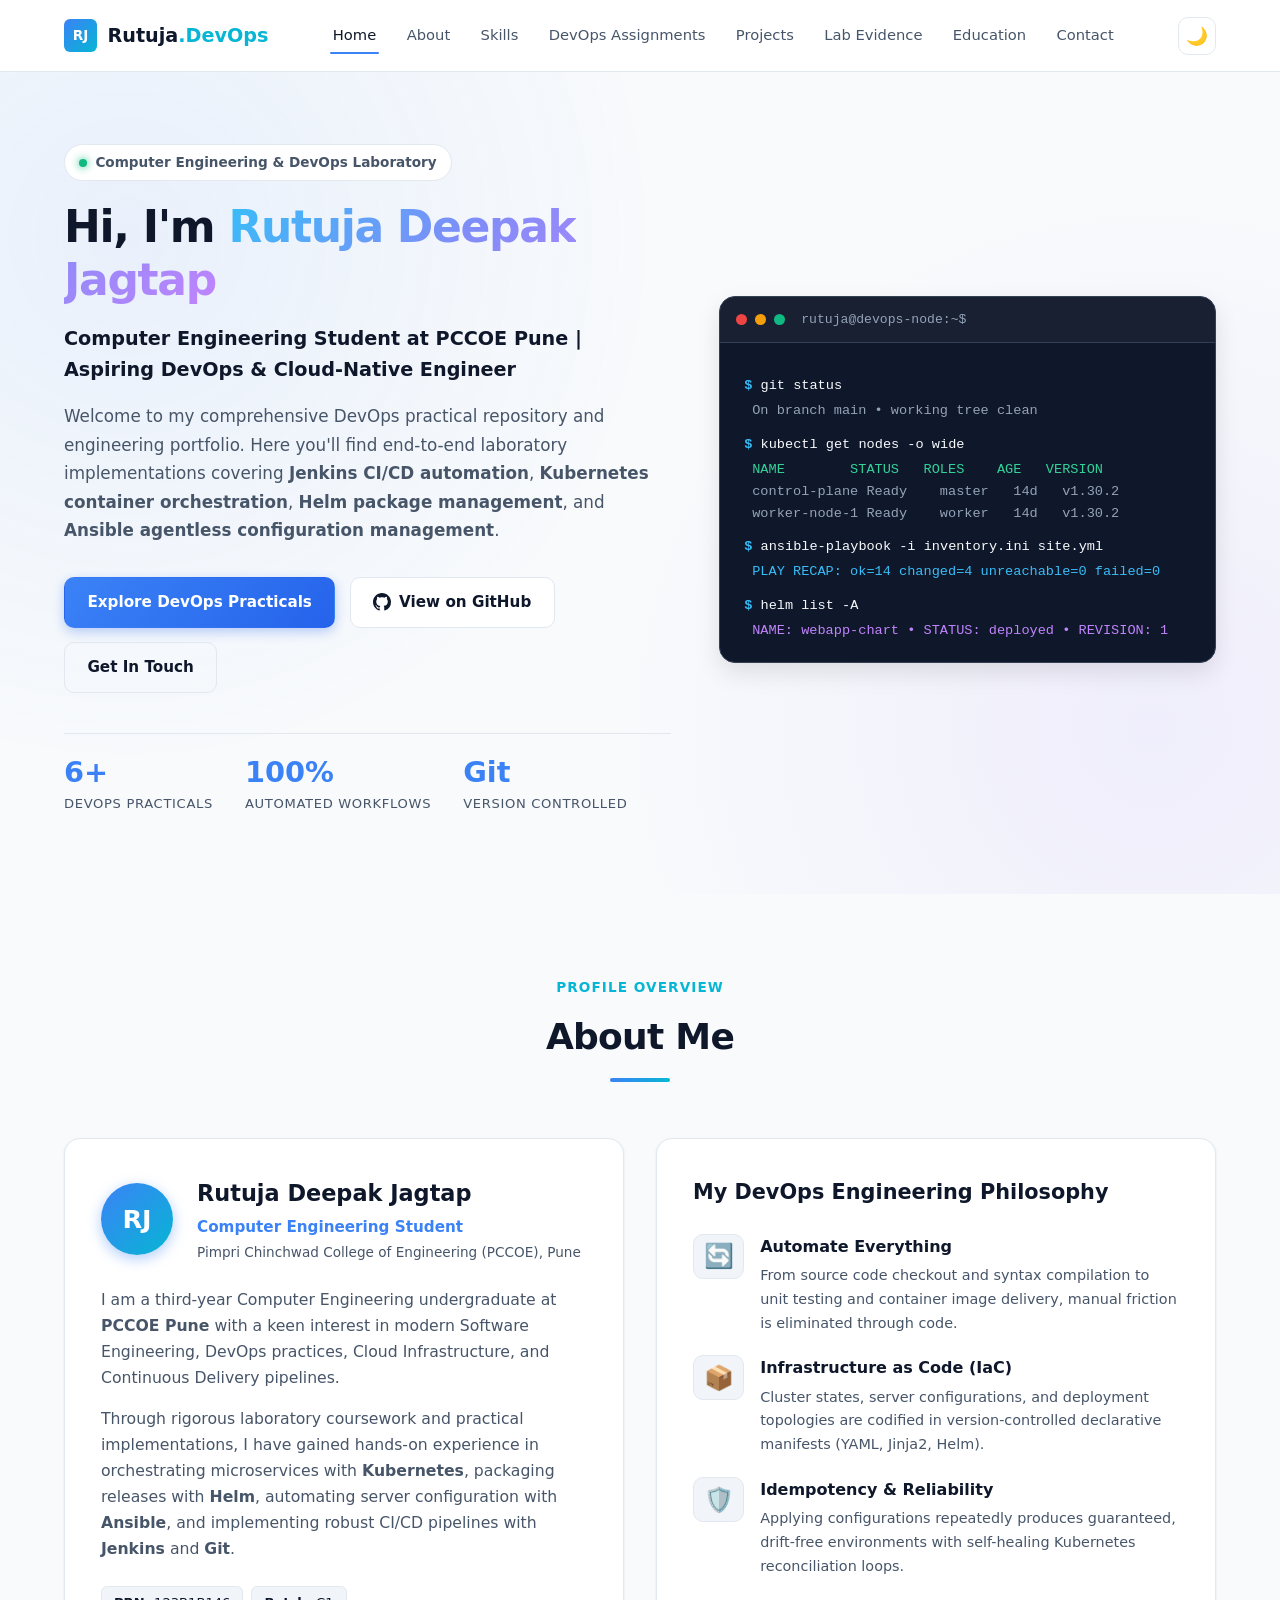
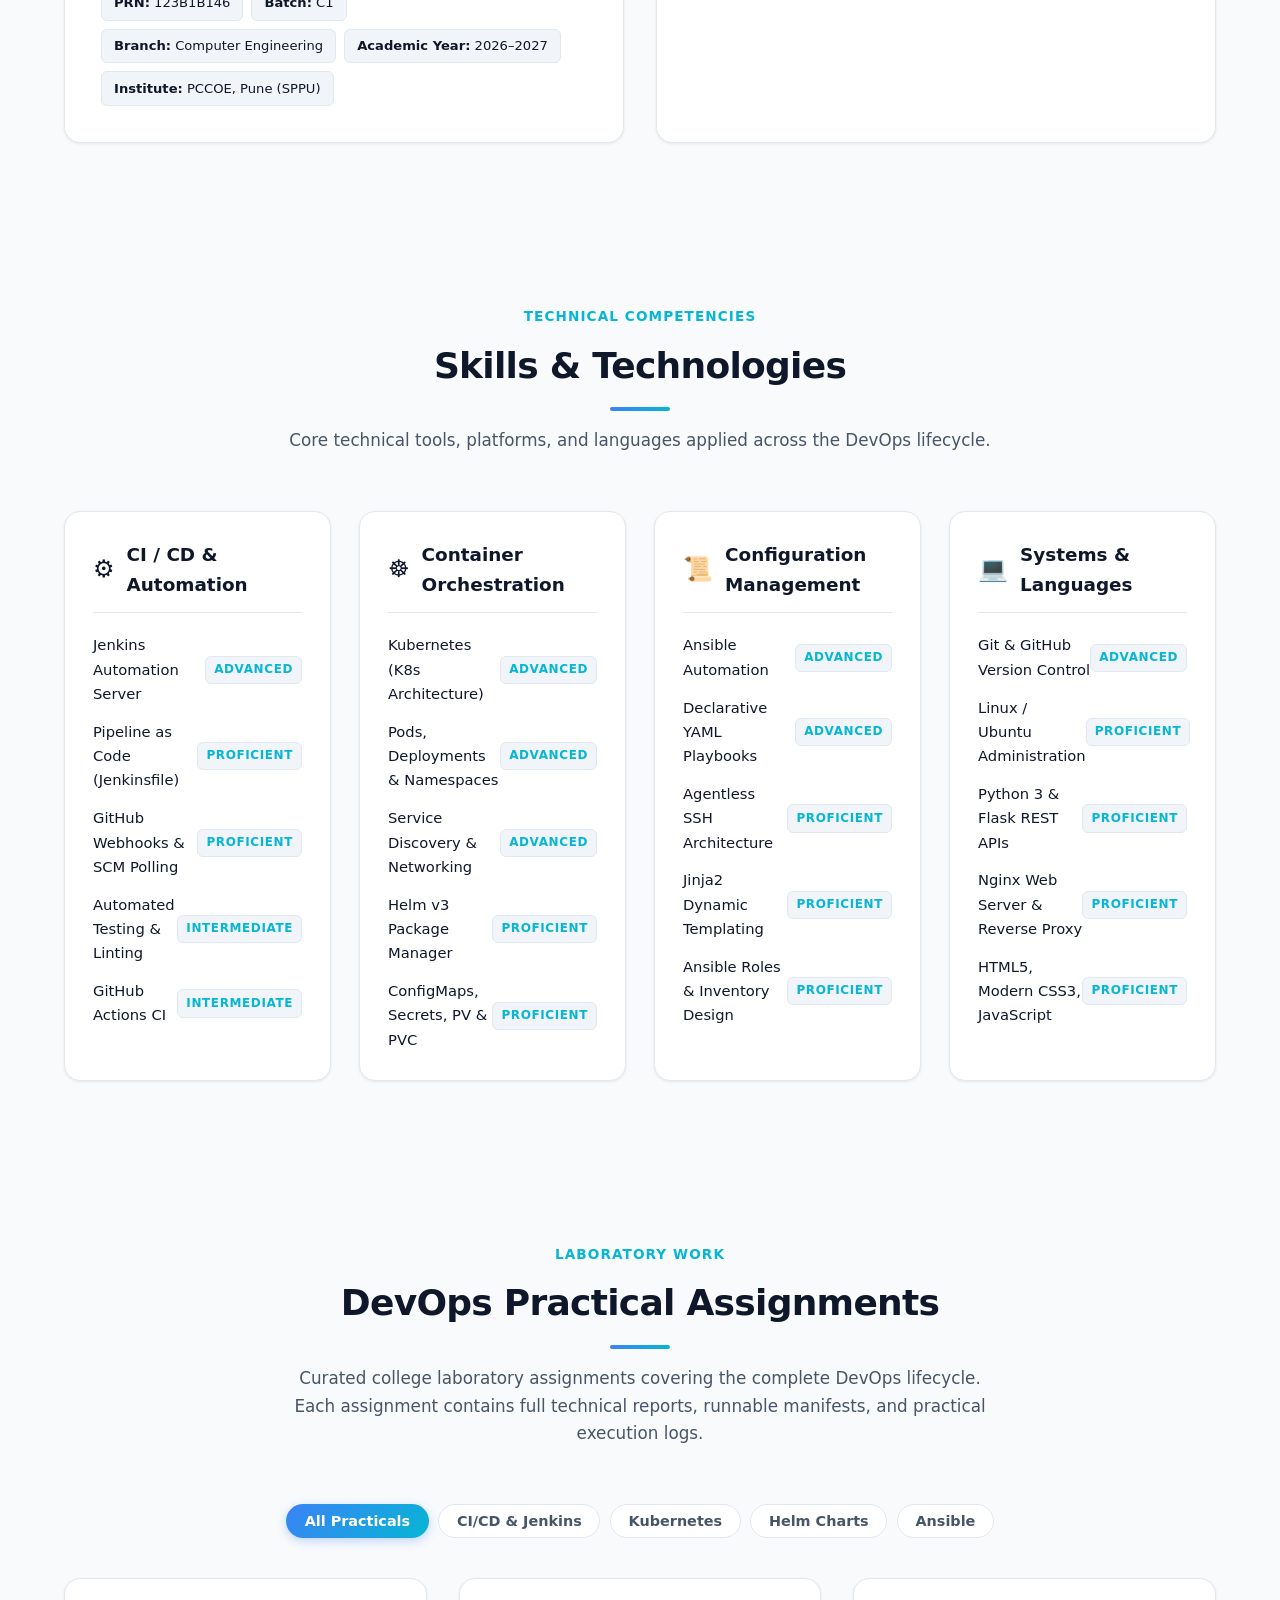
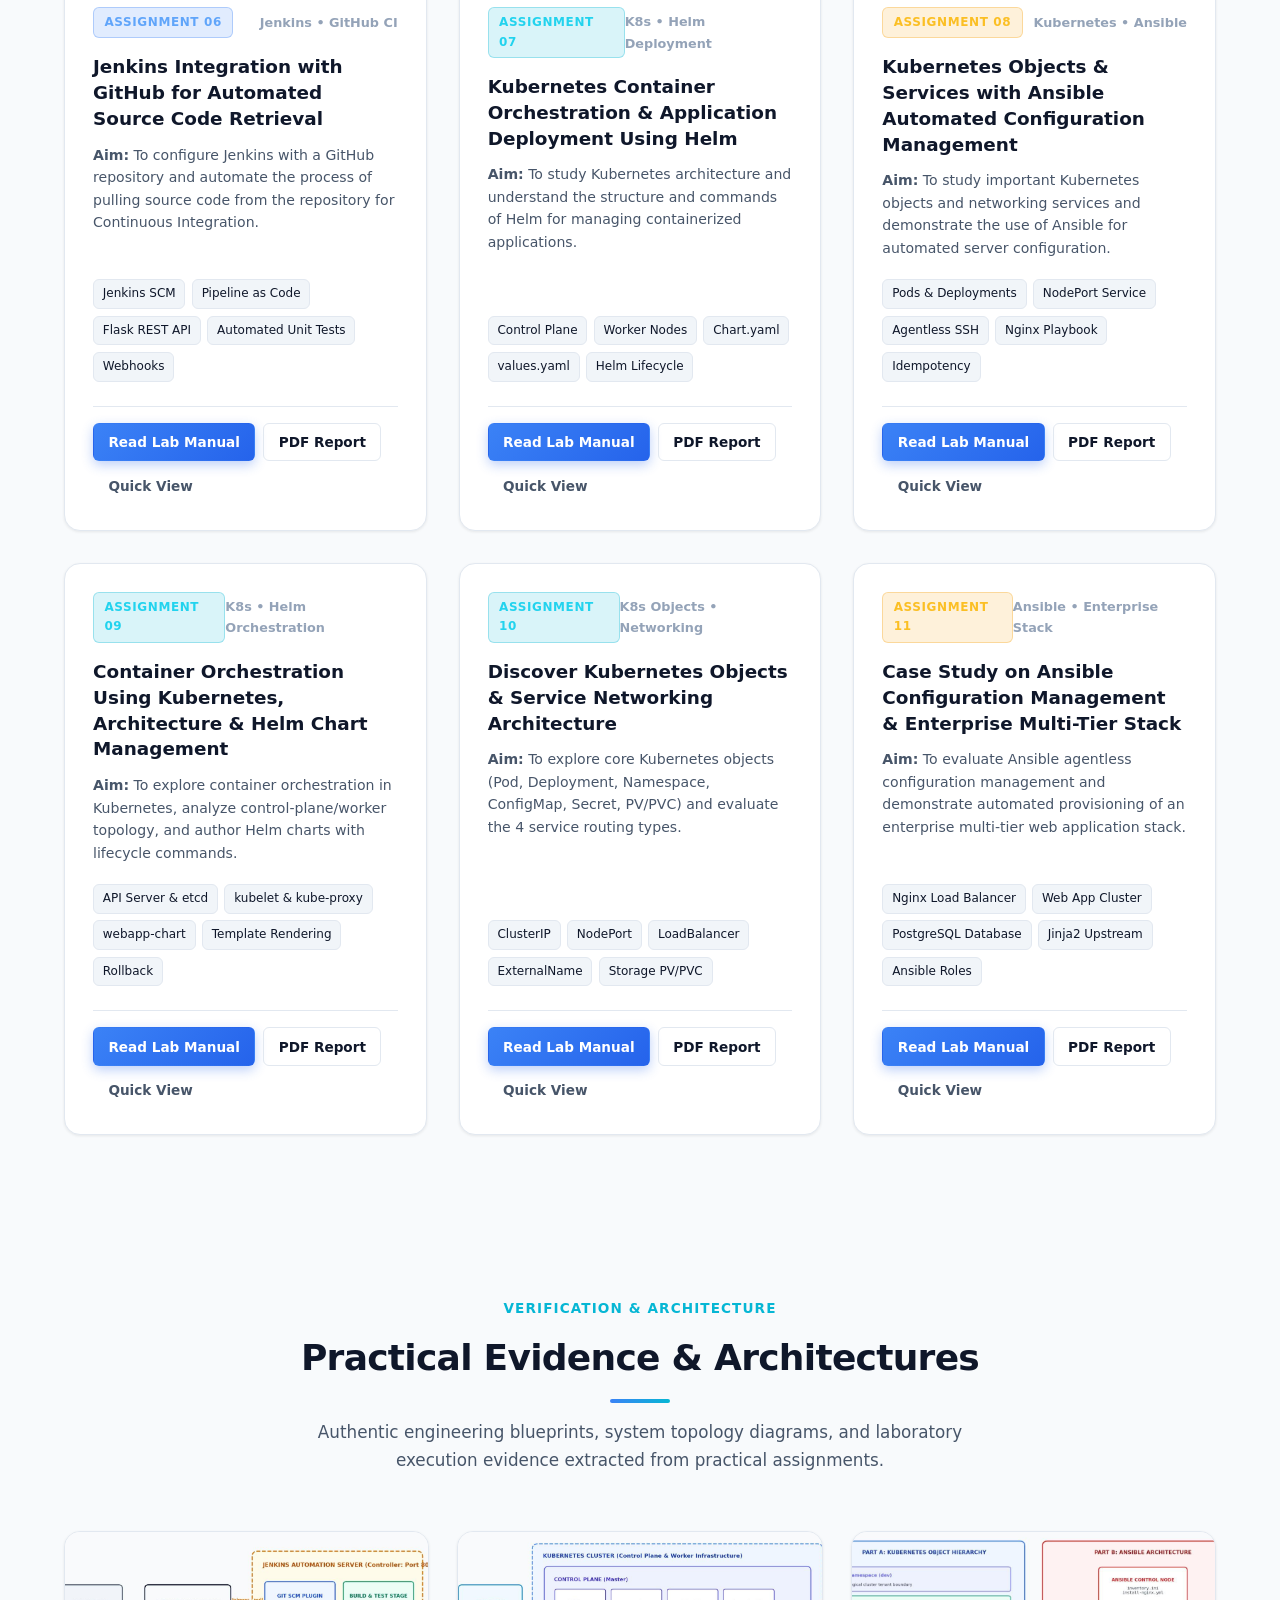
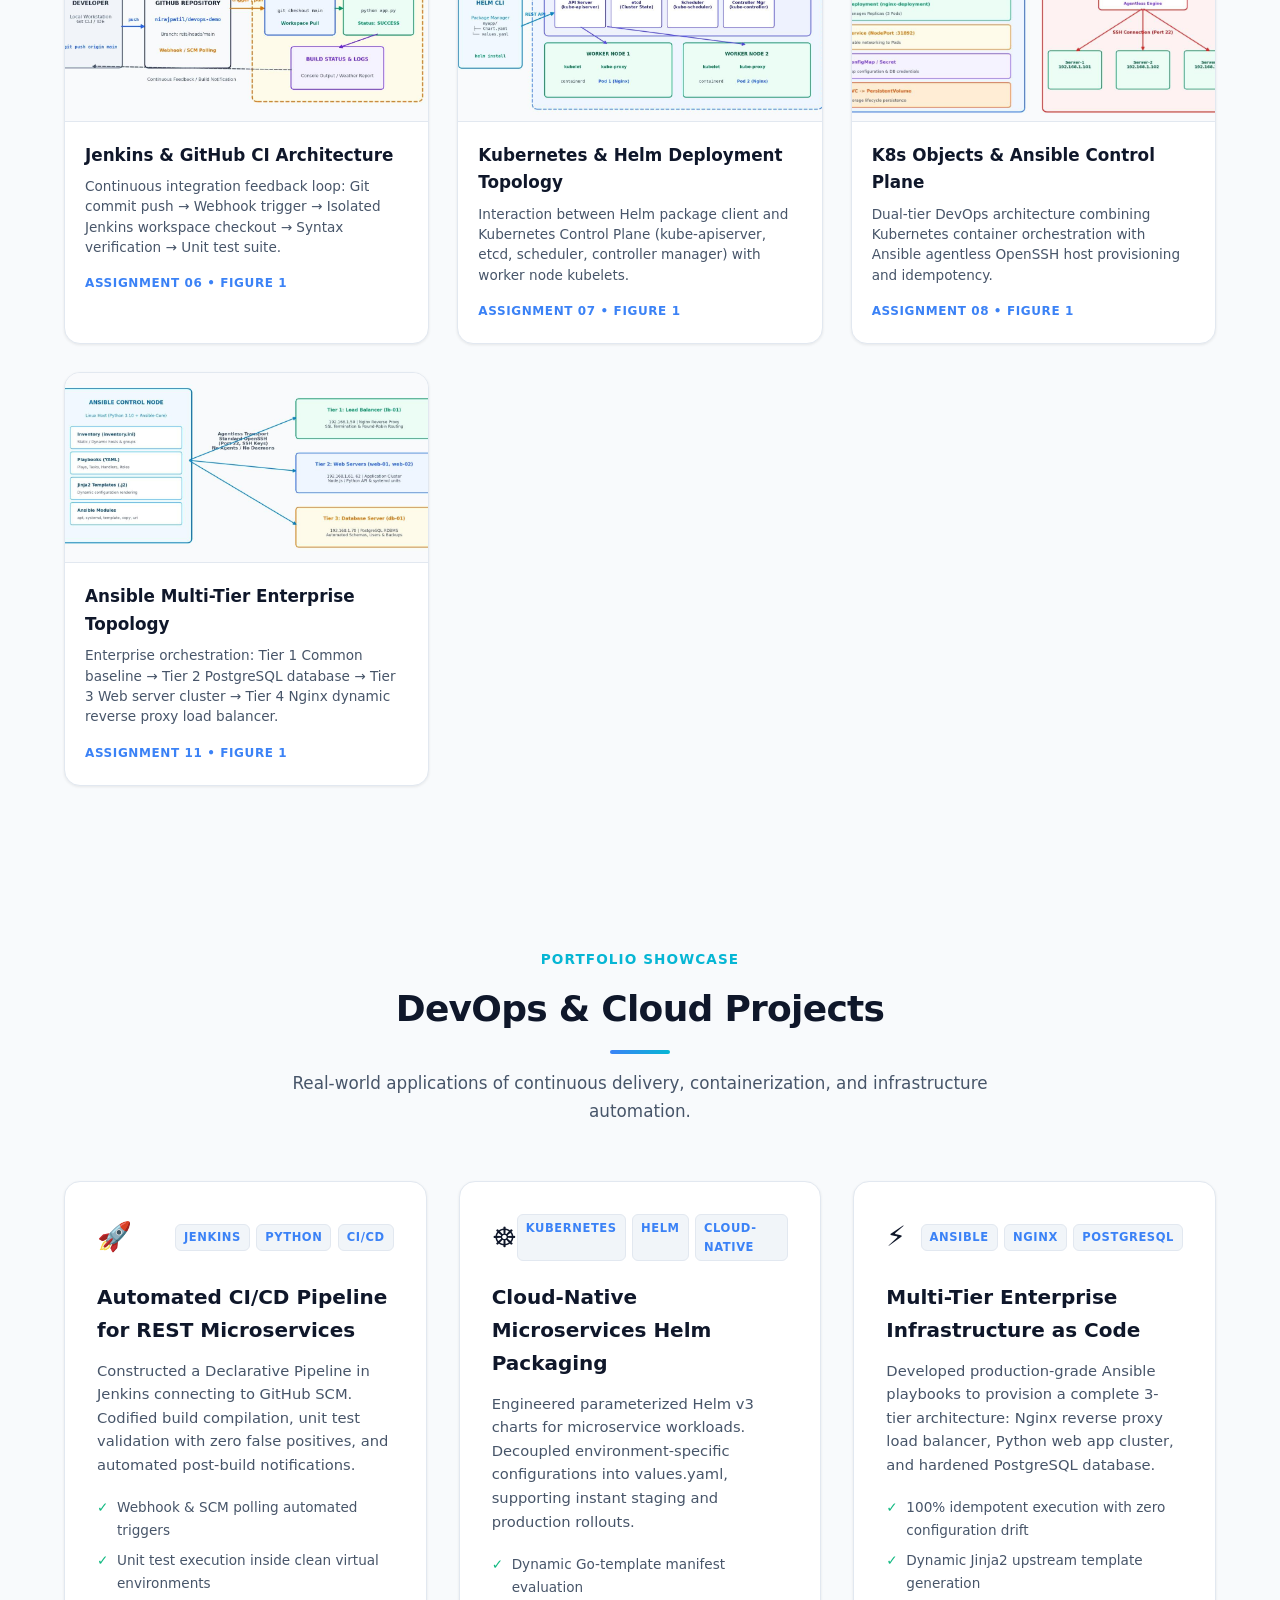
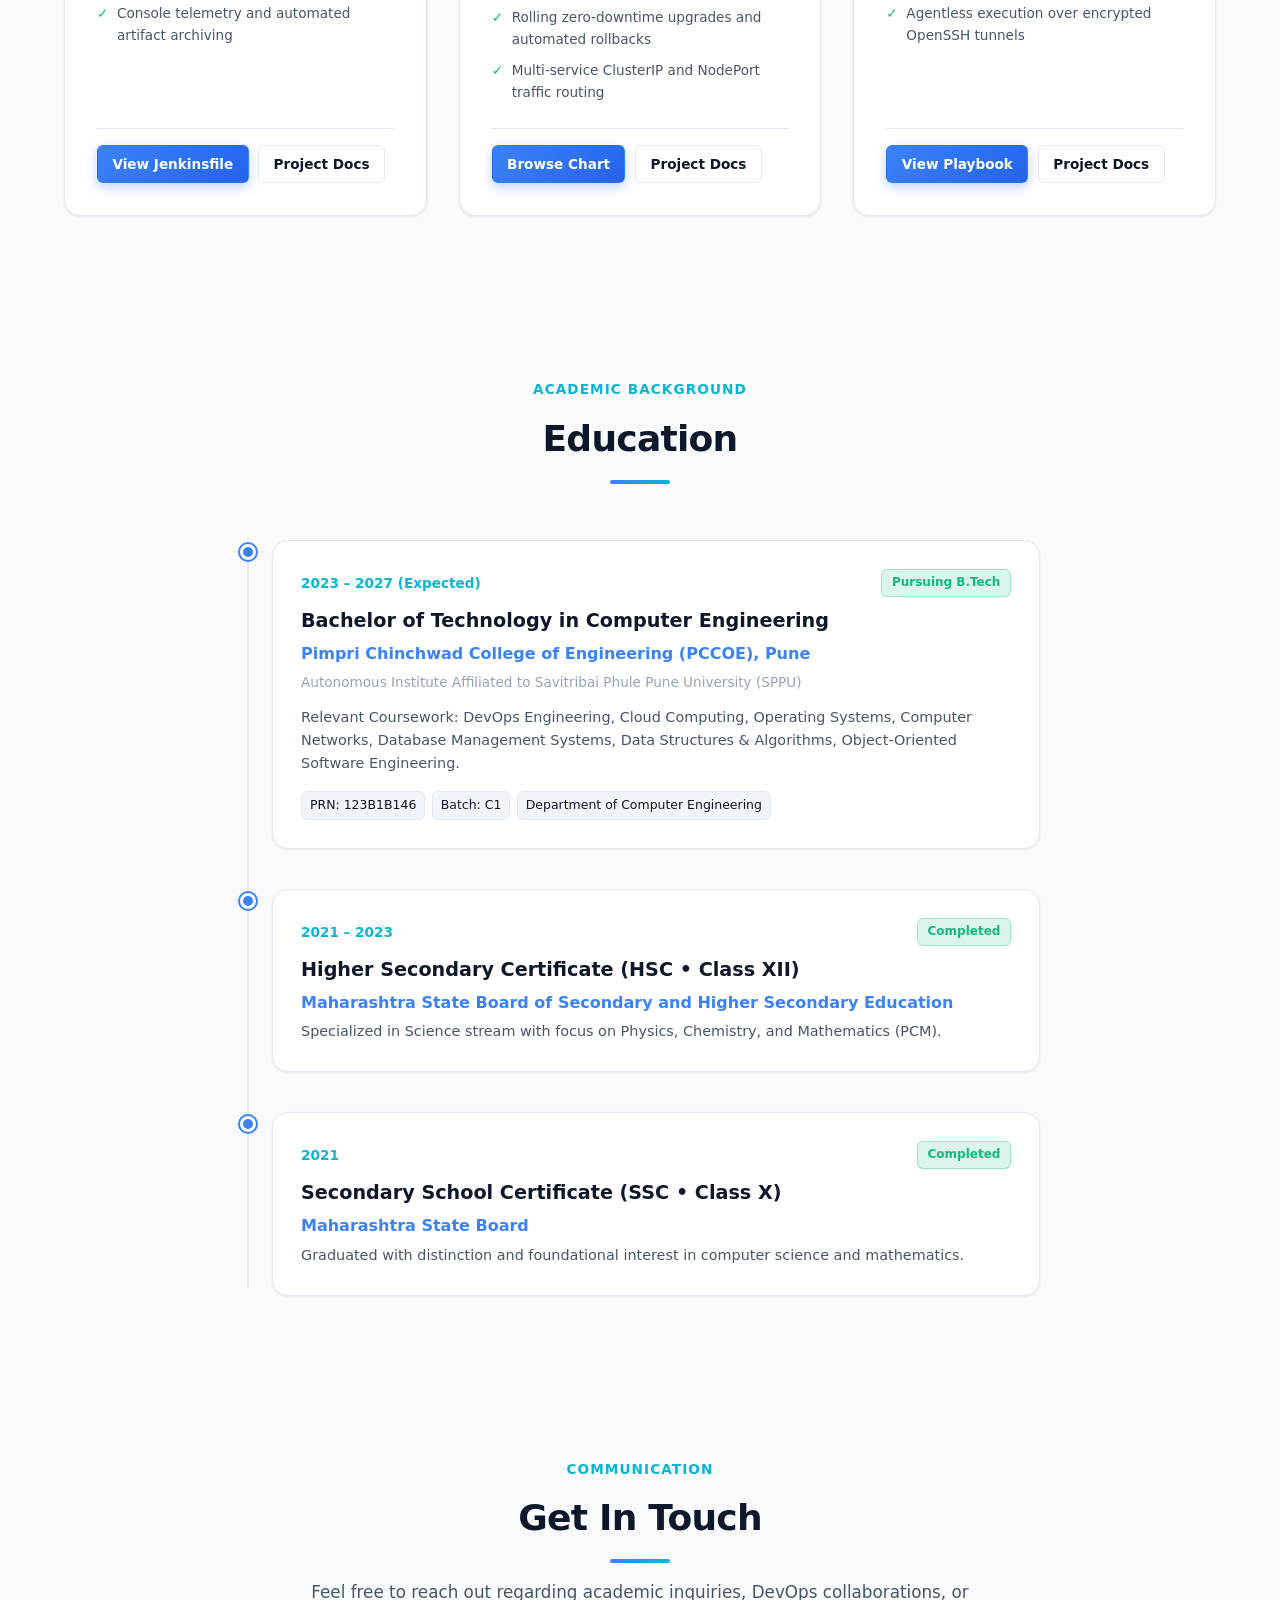
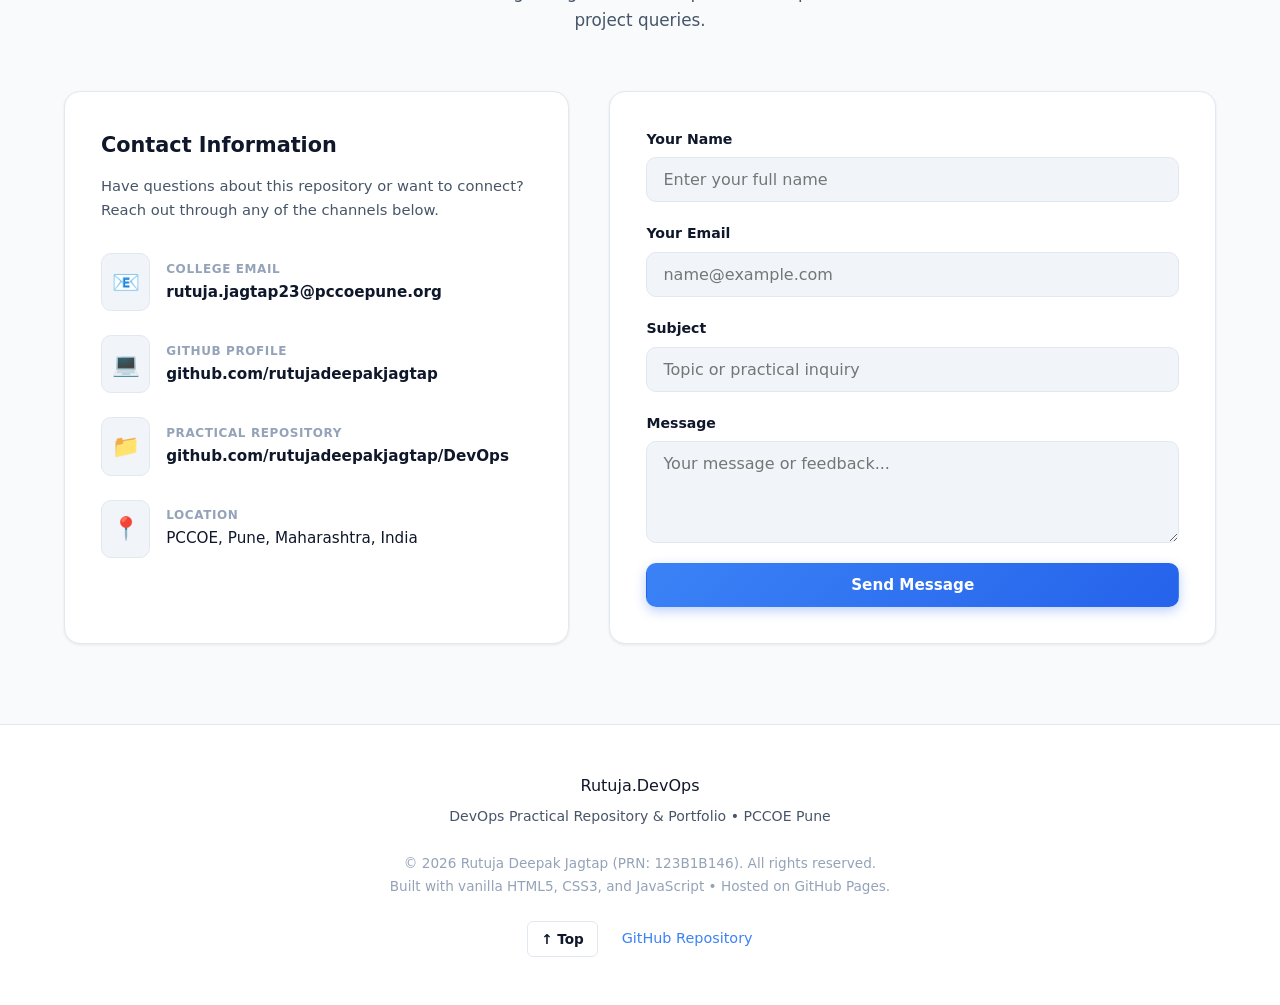
==== commit 28748fdc: "fix: update screenshot paths to exact extracted image references" ====
--- a/index.html
+++ b/index.html
@@ -442,7 +442,7 @@
           <!-- Evidence 1: Jenkins GitHub Architecture -->
           <div class="evidence-card">
             <div class="evidence-img-wrap">
-              <img src="assignments/assignment-06-jenkins-github/screenshots/evidence_p2_1.jpeg" alt="Jenkins and GitHub CI Architecture Diagram" loading="lazy">
+              <img src="assignments/assignment-06-jenkins-github/screenshots/evidence_p2_2.jpeg" alt="Jenkins and GitHub CI Architecture Diagram" loading="lazy">
             </div>
             <div class="evidence-info">
               <h4>Jenkins & GitHub CI Architecture</h4>
@@ -454,7 +454,7 @@
           <!-- Evidence 2: Kubernetes Cluster Architecture -->
           <div class="evidence-card">
             <div class="evidence-img-wrap">
-              <img src="assignments/assignment-07-kubernetes-helm/screenshots/evidence_p2_1.jpeg" alt="Kubernetes Control Plane and Helm Deployment Architecture" loading="lazy">
+              <img src="assignments/assignment-07-kubernetes-helm/screenshots/evidence_p2_2.jpeg" alt="Kubernetes Control Plane and Helm Deployment Architecture" loading="lazy">
             </div>
             <div class="evidence-info">
               <h4>Kubernetes & Helm Deployment Topology</h4>
@@ -466,7 +466,7 @@
           <!-- Evidence 3: Kubernetes Objects & Ansible -->
           <div class="evidence-card">
             <div class="evidence-img-wrap">
-              <img src="assignments/assignment-08-k8s-ansible/screenshots/evidence_p2_1.jpeg" alt="Kubernetes Object Hierarchy and Ansible Agentless Architecture" loading="lazy">
+              <img src="assignments/assignment-08-k8s-ansible/screenshots/evidence_p2_2.jpeg" alt="Kubernetes Object Hierarchy and Ansible Agentless Architecture" loading="lazy">
             </div>
             <div class="evidence-info">
               <h4>K8s Objects & Ansible Control Plane</h4>
@@ -478,7 +478,7 @@
           <!-- Evidence 4: Ansible Multi-Tier Enterprise Architecture -->
           <div class="evidence-card">
             <div class="evidence-img-wrap">
-              <img src="assignments/assignment-11-ansible-case-study/screenshots/evidence_p3_1.jpeg" alt="Ansible Multi-Tier Enterprise Application Stack Architecture" loading="lazy">
+              <img src="assignments/assignment-11-ansible-case-study/screenshots/evidence_p3_2.jpeg" alt="Ansible Multi-Tier Enterprise Application Stack Architecture" loading="lazy">
             </div>
             <div class="evidence-info">
               <h4>Ansible Multi-Tier Enterprise Topology</h4>
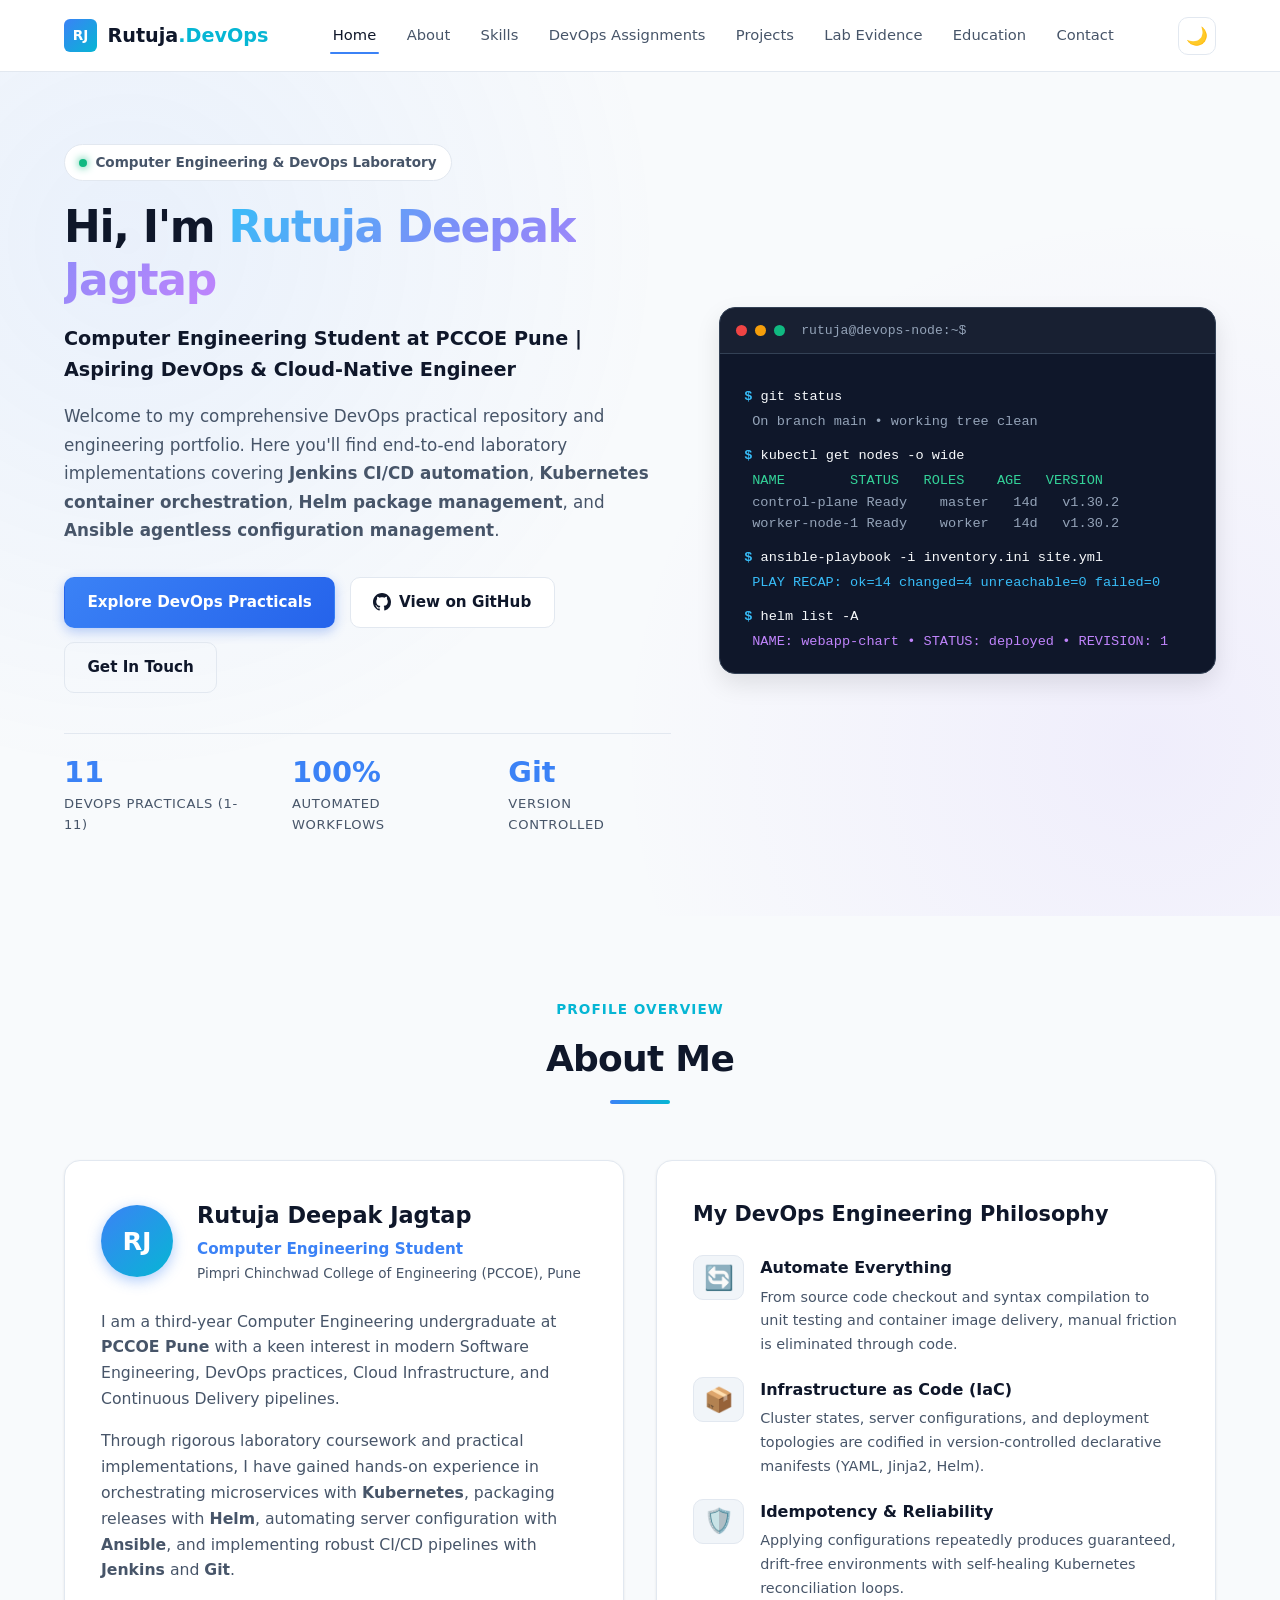
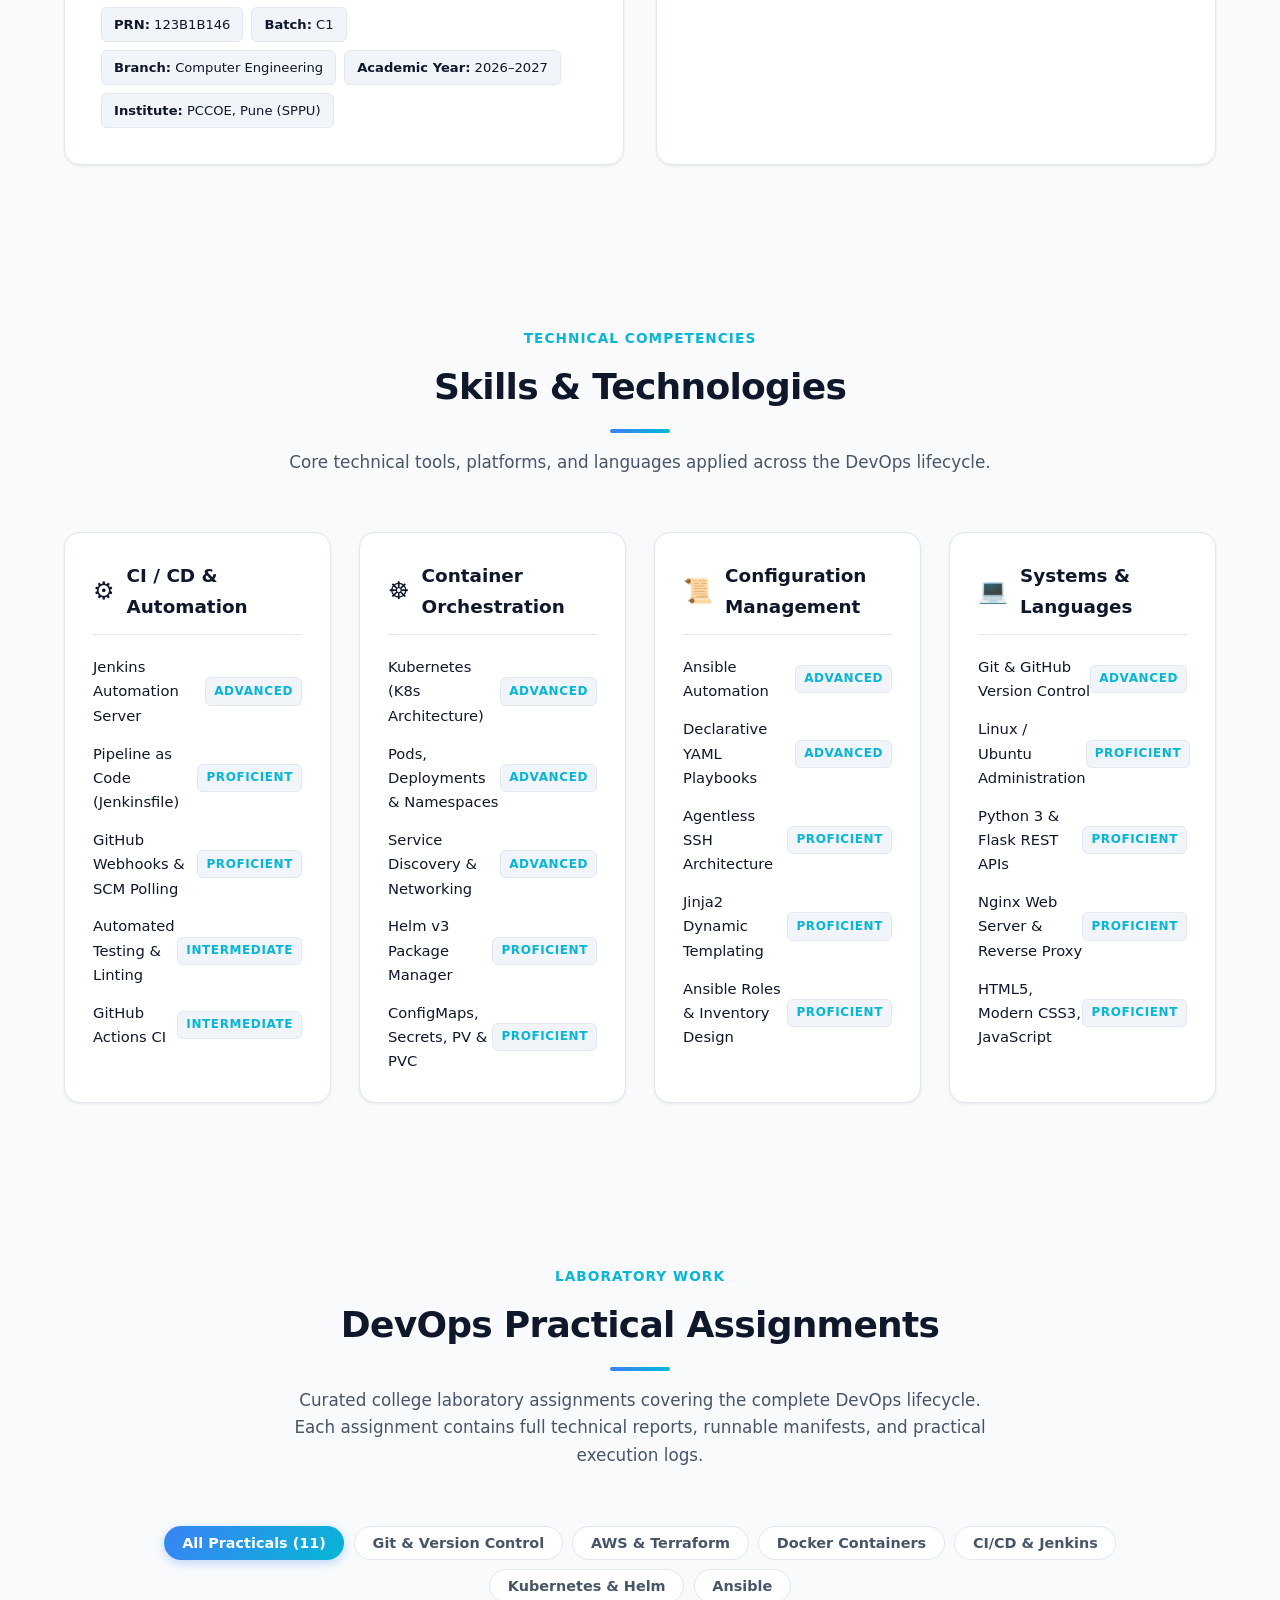
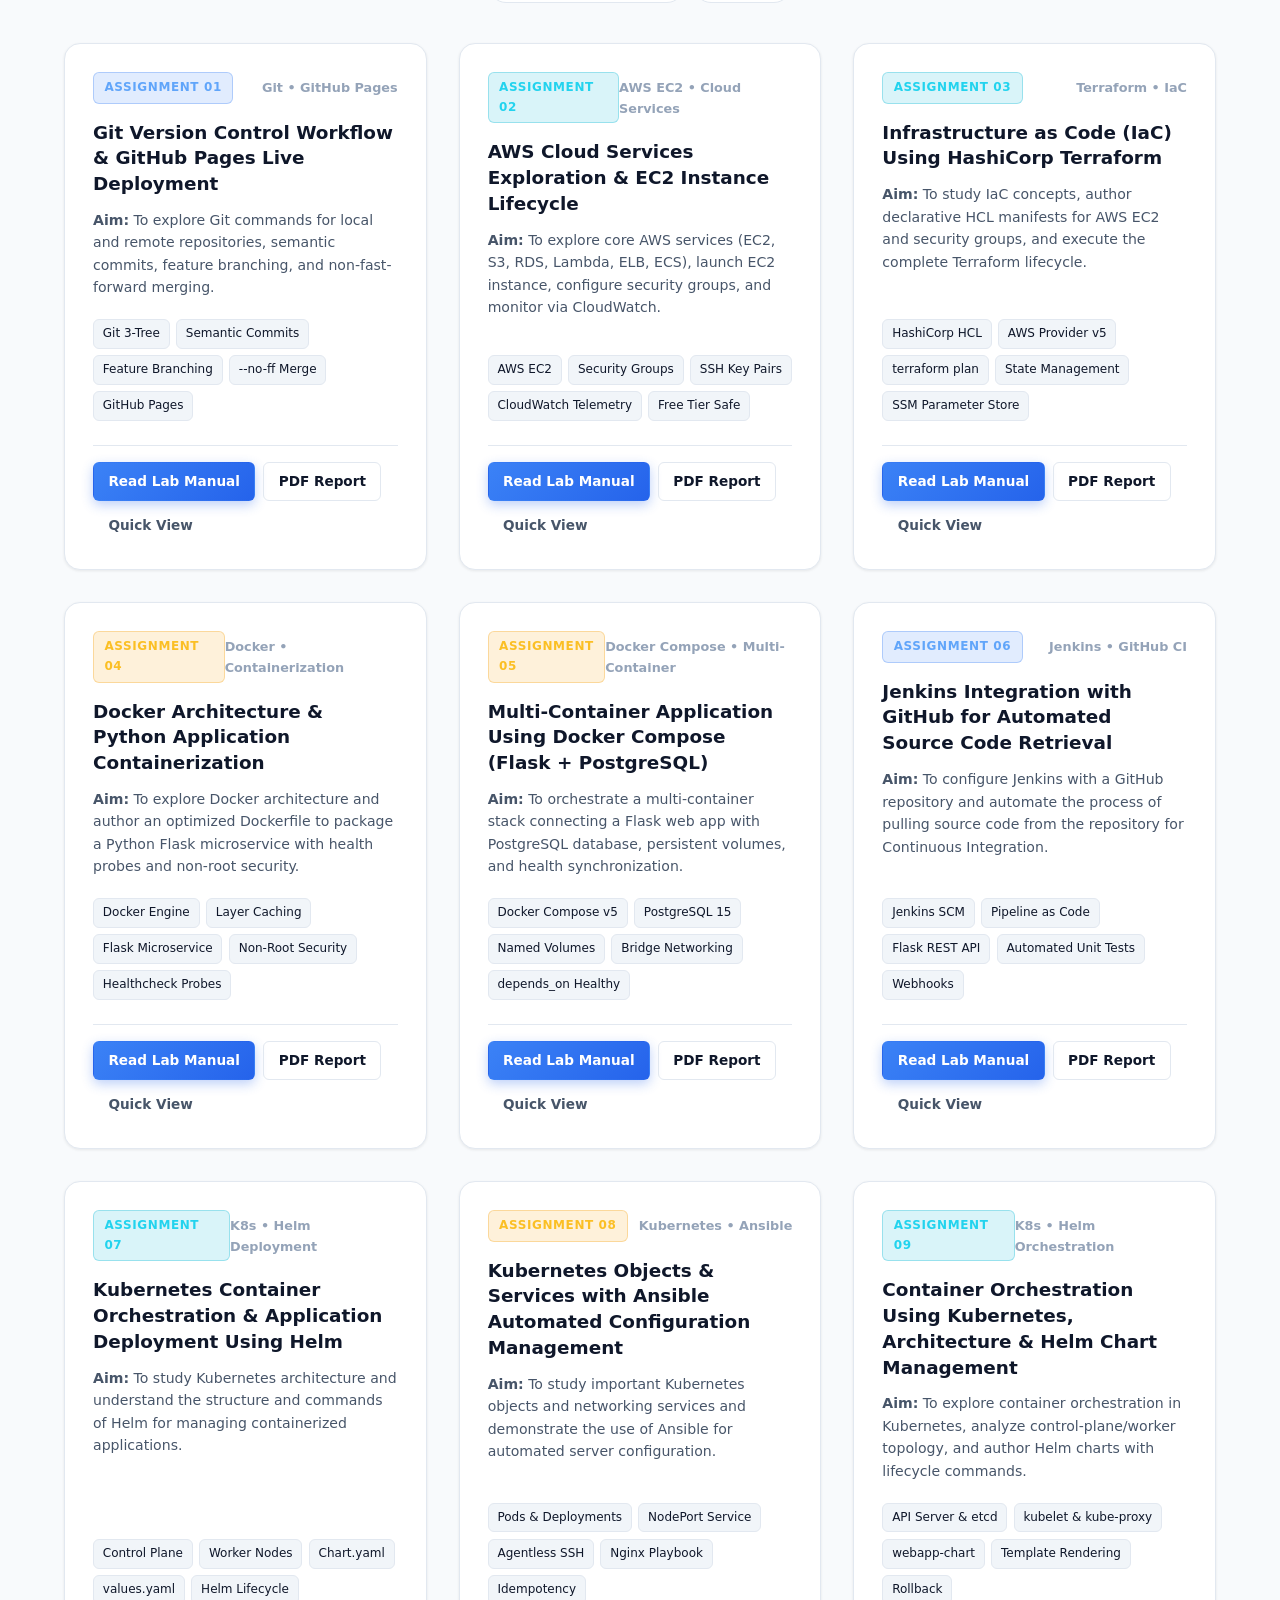
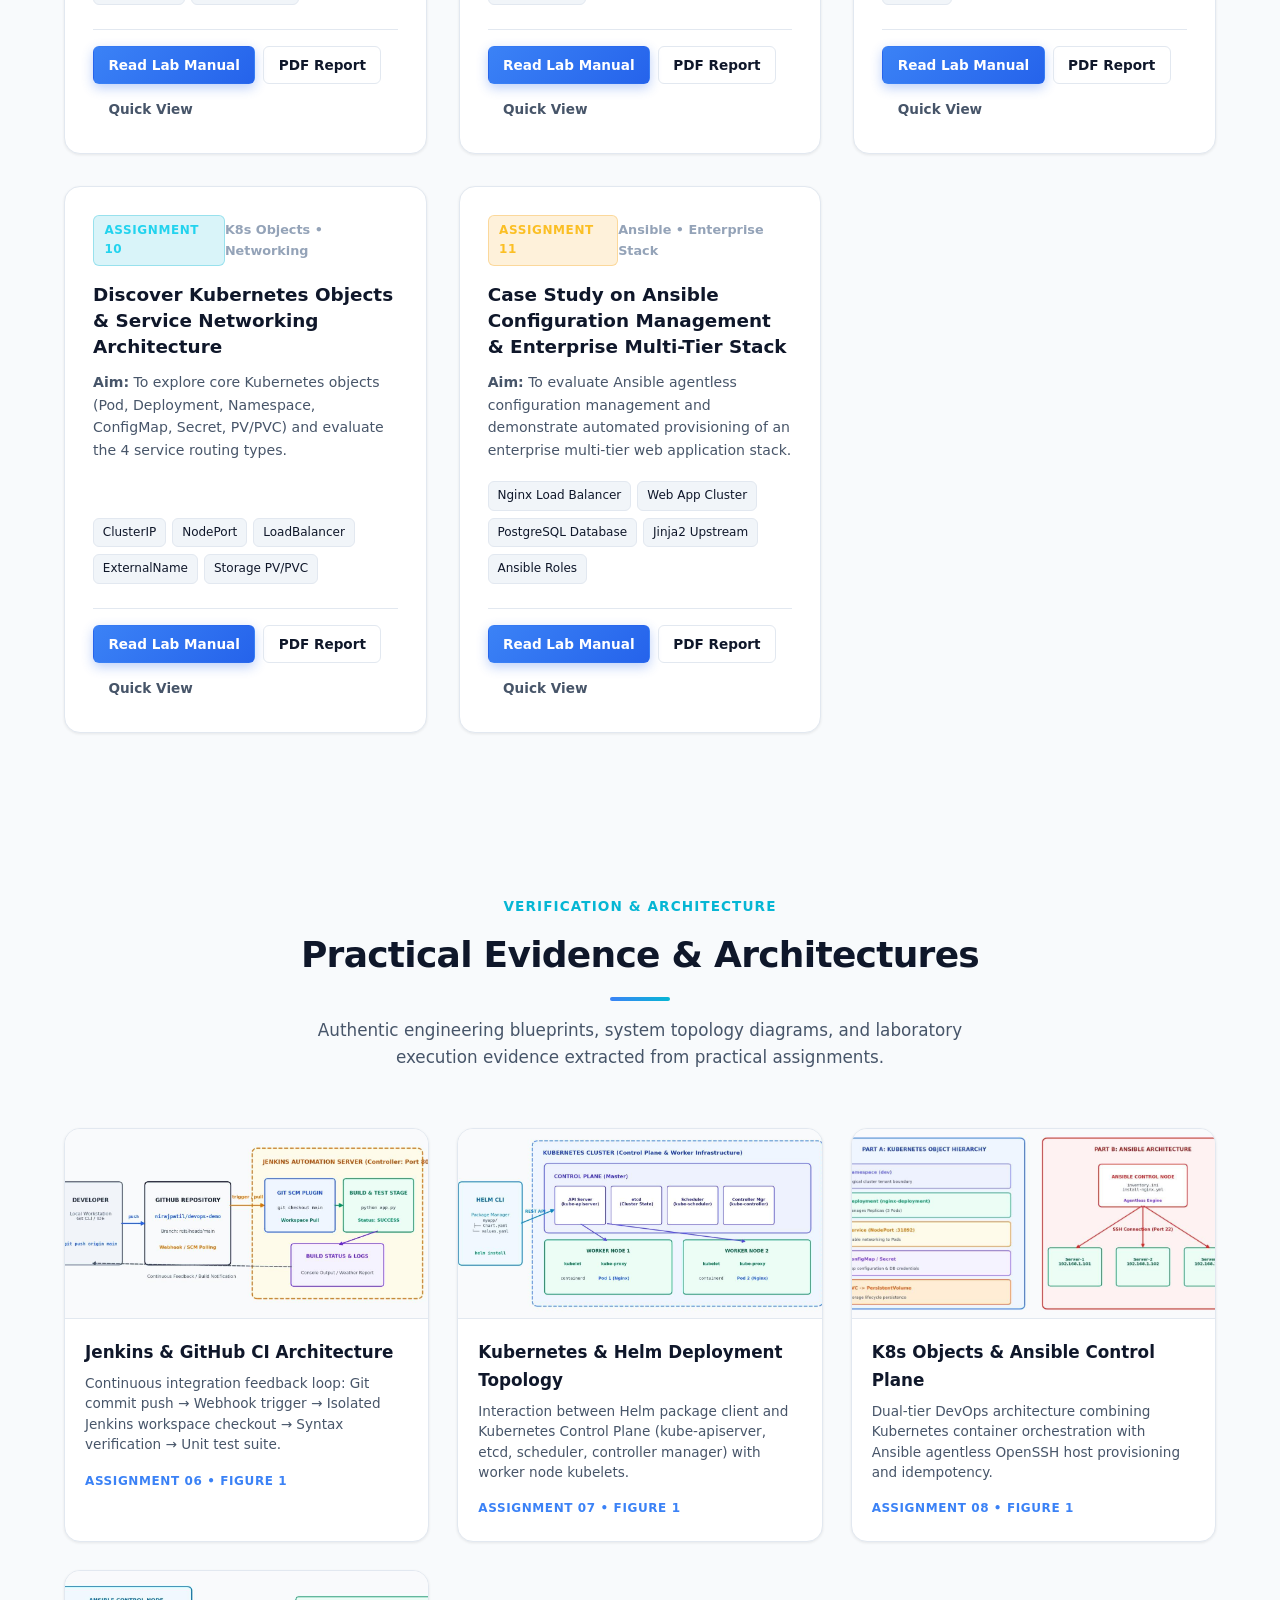
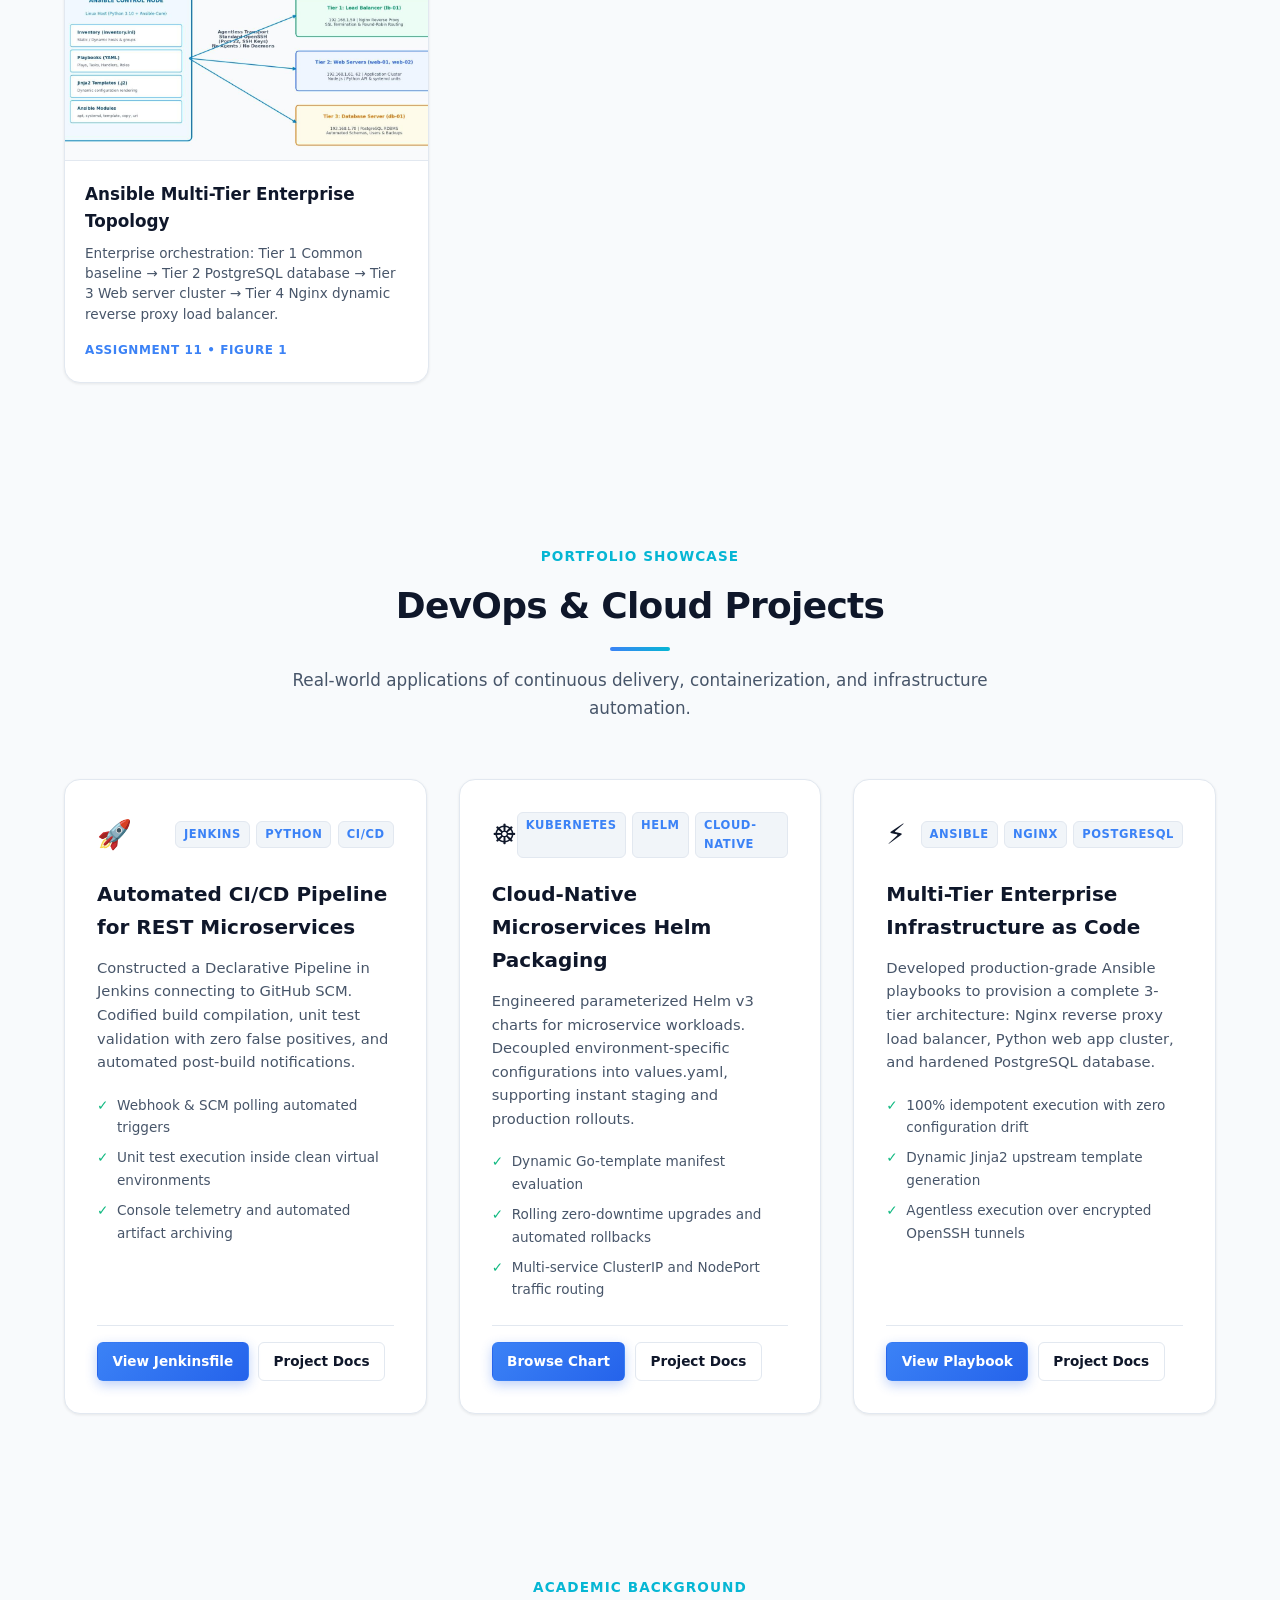
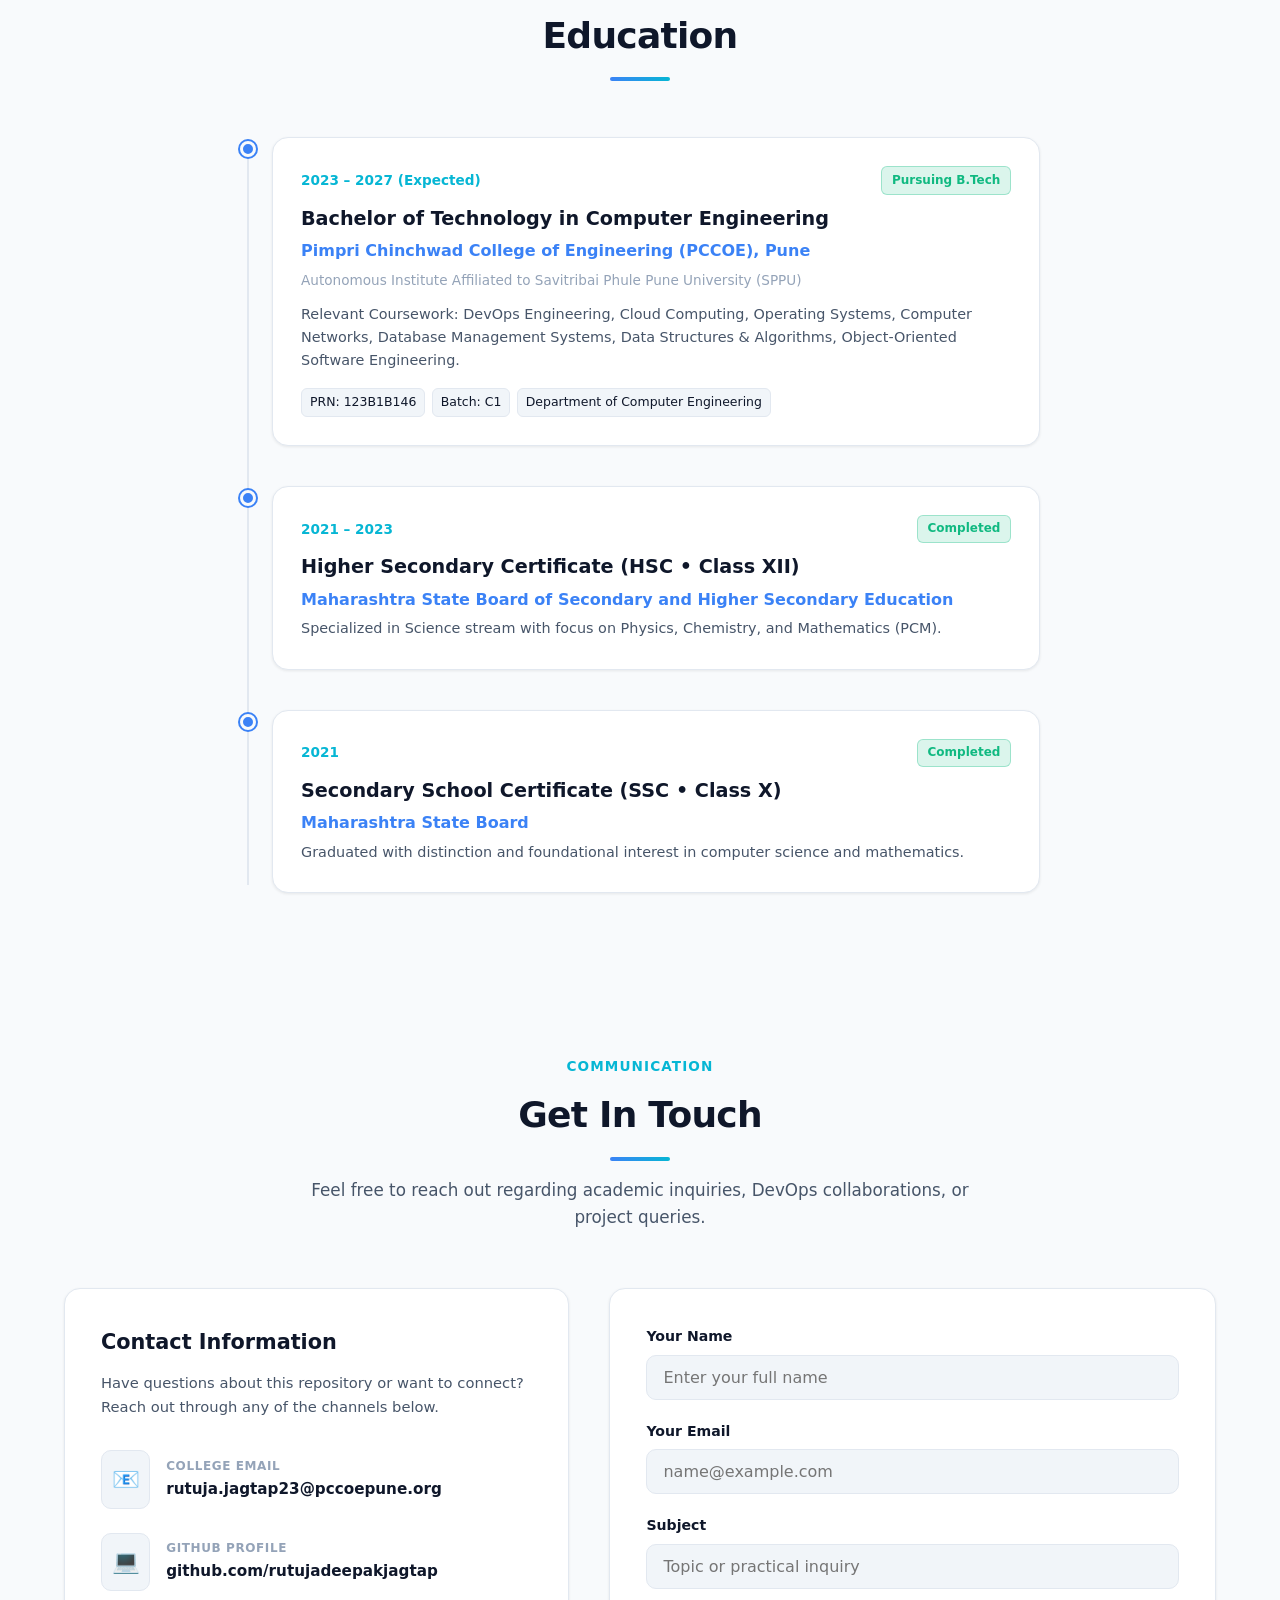
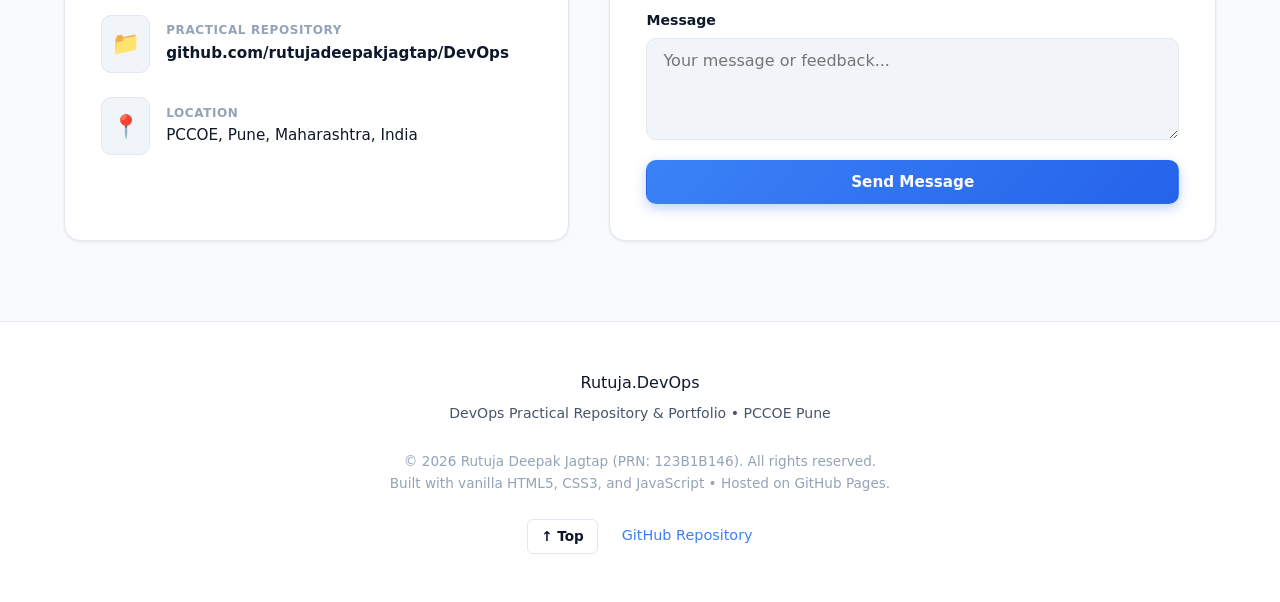
==== commit 734b3b78: "feat: complete all 11 DevOps practical assignments with manifests, runners, and evidence" ====
--- a/index.html
+++ b/index.html
@@ -75,8 +75,8 @@
           </div>
           <div class="hero-stats">
             <div class="stat-card">
-              <span class="stat-number">6+</span>
-              <span class="stat-label">DevOps Practicals</span>
+              <span class="stat-number">11</span>
+              <span class="stat-label">DevOps Practicals (1-11)</span>
             </div>
             <div class="stat-card">
               <span class="stat-number">100%</span>
@@ -268,15 +268,137 @@
 
         <!-- Filter Controls -->
         <div class="filter-controls" role="tablist" aria-label="Assignment Categories">
-          <button class="filter-btn active" data-filter="all" role="tab" aria-selected="true">All Practicals</button>
+          <button class="filter-btn active" data-filter="all" role="tab" aria-selected="true">All Practicals (11)</button>
+          <button class="filter-btn" data-filter="git" role="tab" aria-selected="false">Git & Version Control</button>
+          <button class="filter-btn" data-filter="cloud" role="tab" aria-selected="false">AWS & Terraform</button>
+          <button class="filter-btn" data-filter="docker" role="tab" aria-selected="false">Docker Containers</button>
           <button class="filter-btn" data-filter="cicd" role="tab" aria-selected="false">CI/CD & Jenkins</button>
-          <button class="filter-btn" data-filter="k8s" role="tab" aria-selected="false">Kubernetes</button>
-          <button class="filter-btn" data-filter="helm" role="tab" aria-selected="false">Helm Charts</button>
+          <button class="filter-btn" data-filter="k8s" role="tab" aria-selected="false">Kubernetes & Helm</button>
           <button class="filter-btn" data-filter="ansible" role="tab" aria-selected="false">Ansible</button>
         </div>
 
         <!-- Assignments Grid -->
         <div class="assignments-grid">
+
+          <!-- Assignment 1 -->
+          <article class="assignment-card" data-category="git">
+            <div class="assignment-badge-row">
+              <span class="asg-badge badge-cicd">Assignment 01</span>
+              <span class="asg-tag">Git &bull; GitHub Pages</span>
+            </div>
+            <h3 class="assignment-title">Git Version Control Workflow & GitHub Pages Live Deployment</h3>
+            <p class="assignment-aim">
+              <strong>Aim:</strong> To explore Git commands for local and remote repositories, semantic commits, feature branching, and non-fast-forward merging.
+            </p>
+            <div class="assignment-highlights">
+              <span class="hl-tag">Git 3-Tree</span>
+              <span class="hl-tag">Semantic Commits</span>
+              <span class="hl-tag">Feature Branching</span>
+              <span class="hl-tag">--no-ff Merge</span>
+              <span class="hl-tag">GitHub Pages</span>
+            </div>
+            <div class="assignment-links">
+              <a href="assignments/assignment-01-git-version-control/README.md" class="btn btn-sm btn-primary">Read Lab Manual</a>
+              <a href="assets/docs/123B1B146_Rutuja_Jagtap_DevOps_Assignment_Git_Portfolio_Deployment.pdf" target="_blank" class="btn btn-sm btn-outline">PDF Report</a>
+              <button class="btn btn-sm btn-ghost view-details-btn" data-modal="modal-asg-1">Quick View</button>
+            </div>
+          </article>
+
+          <!-- Assignment 2 -->
+          <article class="assignment-card" data-category="cloud">
+            <div class="assignment-badge-row">
+              <span class="asg-badge badge-k8s">Assignment 02</span>
+              <span class="asg-tag">AWS EC2 &bull; Cloud Services</span>
+            </div>
+            <h3 class="assignment-title">AWS Cloud Services Exploration & EC2 Instance Lifecycle</h3>
+            <p class="assignment-aim">
+              <strong>Aim:</strong> To explore core AWS services (EC2, S3, RDS, Lambda, ELB, ECS), launch EC2 instance, configure security groups, and monitor via CloudWatch.
+            </p>
+            <div class="assignment-highlights">
+              <span class="hl-tag">AWS EC2</span>
+              <span class="hl-tag">Security Groups</span>
+              <span class="hl-tag">SSH Key Pairs</span>
+              <span class="hl-tag">CloudWatch Telemetry</span>
+              <span class="hl-tag">Free Tier Safe</span>
+            </div>
+            <div class="assignment-links">
+              <a href="assignments/assignment-02-aws-cloud-ec2/README.md" class="btn btn-sm btn-primary">Read Lab Manual</a>
+              <a href="assets/docs/123B1B146_Devops2.pdf" target="_blank" class="btn btn-sm btn-outline">PDF Report</a>
+              <button class="btn btn-sm btn-ghost view-details-btn" data-modal="modal-asg-2">Quick View</button>
+            </div>
+          </article>
+
+          <!-- Assignment 3 -->
+          <article class="assignment-card" data-category="cloud">
+            <div class="assignment-badge-row">
+              <span class="asg-badge badge-k8s">Assignment 03</span>
+              <span class="asg-tag">Terraform &bull; IaC</span>
+            </div>
+            <h3 class="assignment-title">Infrastructure as Code (IaC) Using HashiCorp Terraform</h3>
+            <p class="assignment-aim">
+              <strong>Aim:</strong> To study IaC concepts, author declarative HCL manifests for AWS EC2 and security groups, and execute the complete Terraform lifecycle.
+            </p>
+            <div class="assignment-highlights">
+              <span class="hl-tag">HashiCorp HCL</span>
+              <span class="hl-tag">AWS Provider v5</span>
+              <span class="hl-tag">terraform plan</span>
+              <span class="hl-tag">State Management</span>
+              <span class="hl-tag">SSM Parameter Store</span>
+            </div>
+            <div class="assignment-links">
+              <a href="assignments/assignment-03-terraform-iac/README.md" class="btn btn-sm btn-primary">Read Lab Manual</a>
+              <a href="assets/docs/123B1B146_Devops_ass_3.pdf" target="_blank" class="btn btn-sm btn-outline">PDF Report</a>
+              <button class="btn btn-sm btn-ghost view-details-btn" data-modal="modal-asg-3">Quick View</button>
+            </div>
+          </article>
+
+          <!-- Assignment 4 -->
+          <article class="assignment-card" data-category="docker">
+            <div class="assignment-badge-row">
+              <span class="asg-badge badge-ansible">Assignment 04</span>
+              <span class="asg-tag">Docker &bull; Containerization</span>
+            </div>
+            <h3 class="assignment-title">Docker Architecture & Python Application Containerization</h3>
+            <p class="assignment-aim">
+              <strong>Aim:</strong> To explore Docker architecture and author an optimized Dockerfile to package a Python Flask microservice with health probes and non-root security.
+            </p>
+            <div class="assignment-highlights">
+              <span class="hl-tag">Docker Engine</span>
+              <span class="hl-tag">Layer Caching</span>
+              <span class="hl-tag">Flask Microservice</span>
+              <span class="hl-tag">Non-Root Security</span>
+              <span class="hl-tag">Healthcheck Probes</span>
+            </div>
+            <div class="assignment-links">
+              <a href="assignments/assignment-04-docker-python-app/README.md" class="btn btn-sm btn-primary">Read Lab Manual</a>
+              <a href="assets/docs/123B1B146_Devops5.pdf" target="_blank" class="btn btn-sm btn-outline">PDF Report</a>
+              <button class="btn btn-sm btn-ghost view-details-btn" data-modal="modal-asg-4">Quick View</button>
+            </div>
+          </article>
+
+          <!-- Assignment 5 -->
+          <article class="assignment-card" data-category="docker">
+            <div class="assignment-badge-row">
+              <span class="asg-badge badge-ansible">Assignment 05</span>
+              <span class="asg-tag">Docker Compose &bull; Multi-Container</span>
+            </div>
+            <h3 class="assignment-title">Multi-Container Application Using Docker Compose (Flask + PostgreSQL)</h3>
+            <p class="assignment-aim">
+              <strong>Aim:</strong> To orchestrate a multi-container stack connecting a Flask web app with PostgreSQL database, persistent volumes, and health synchronization.
+            </p>
+            <div class="assignment-highlights">
+              <span class="hl-tag">Docker Compose v5</span>
+              <span class="hl-tag">PostgreSQL 15</span>
+              <span class="hl-tag">Named Volumes</span>
+              <span class="hl-tag">Bridge Networking</span>
+              <span class="hl-tag">depends_on Healthy</span>
+            </div>
+            <div class="assignment-links">
+              <a href="assignments/assignment-05-docker-compose-multicontainer/README.md" class="btn btn-sm btn-primary">Read Lab Manual</a>
+              <a href="assets/docs/123B1B146_Devops5.pdf" target="_blank" class="btn btn-sm btn-outline">PDF Report</a>
+              <button class="btn btn-sm btn-ghost view-details-btn" data-modal="modal-asg-5">Quick View</button>
+            </div>
+          </article>
 
           <!-- Assignment 6 -->
           <article class="assignment-card" data-category="cicd">
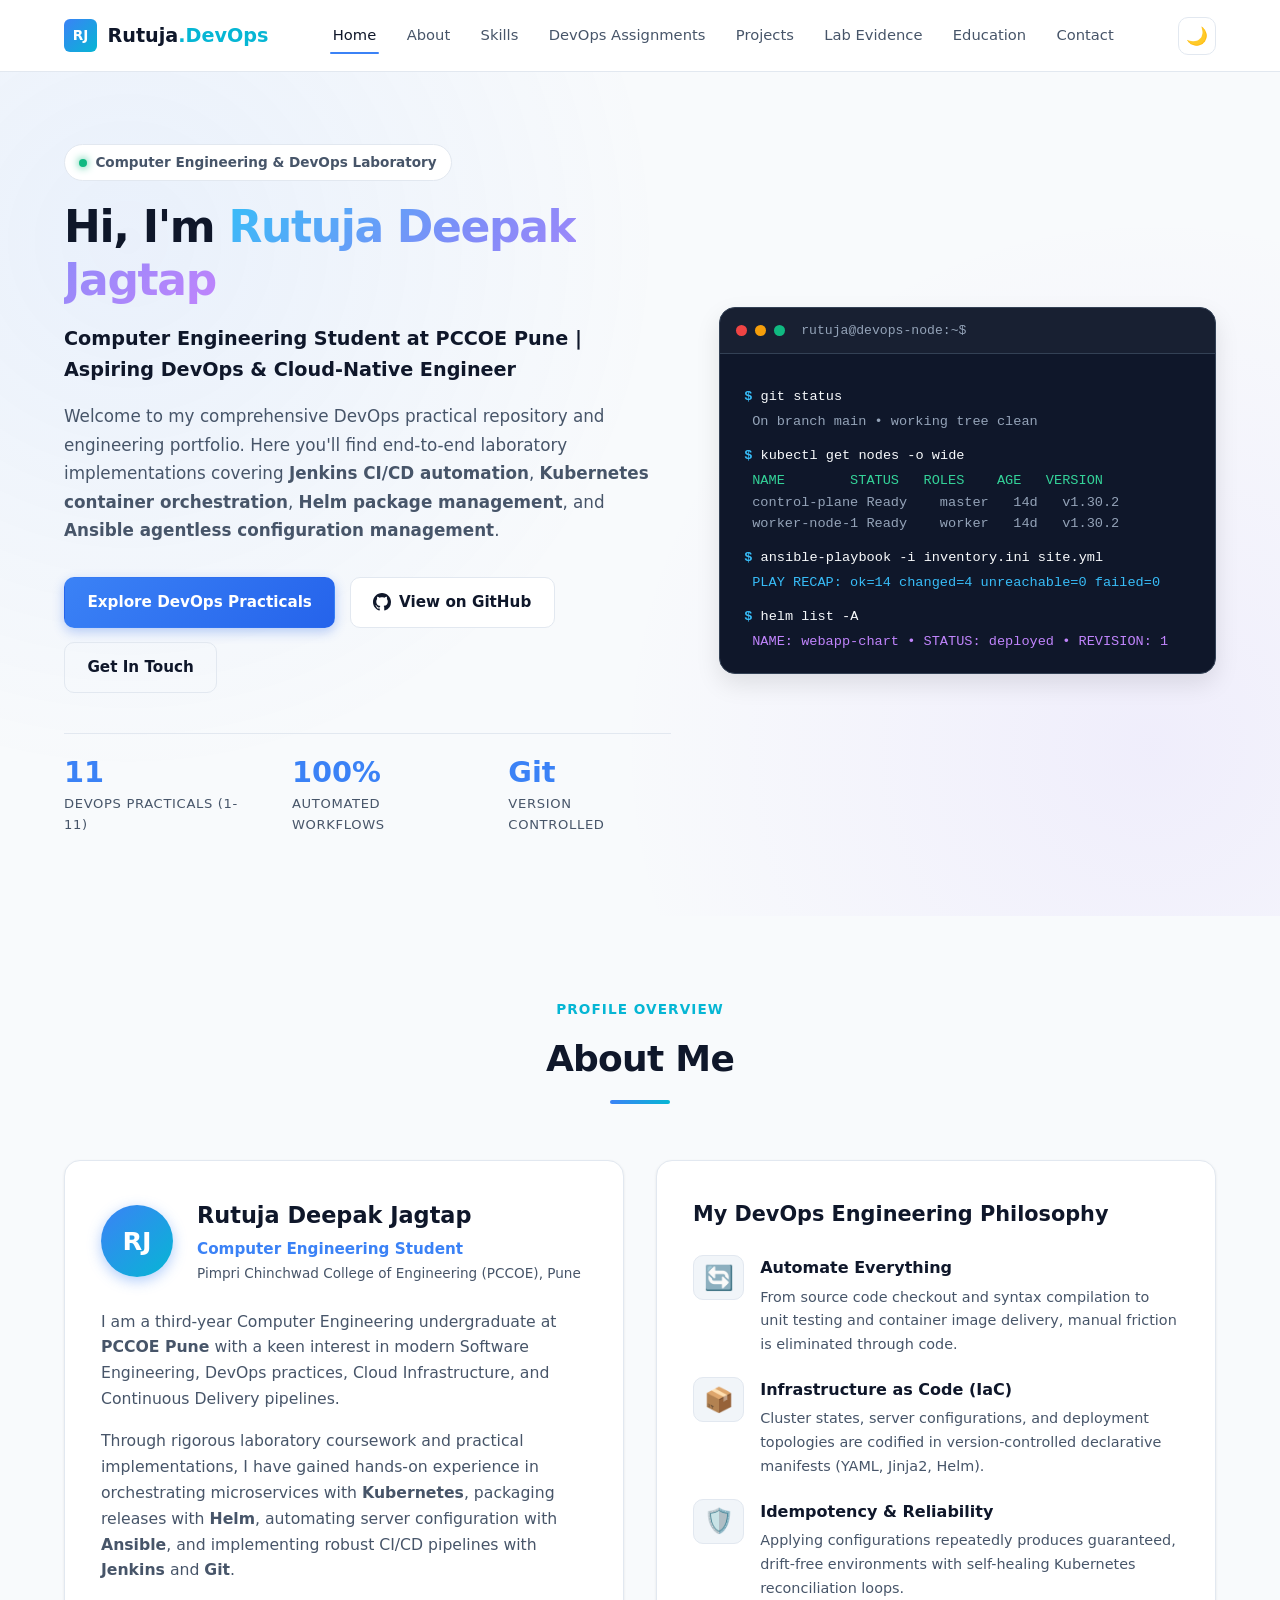
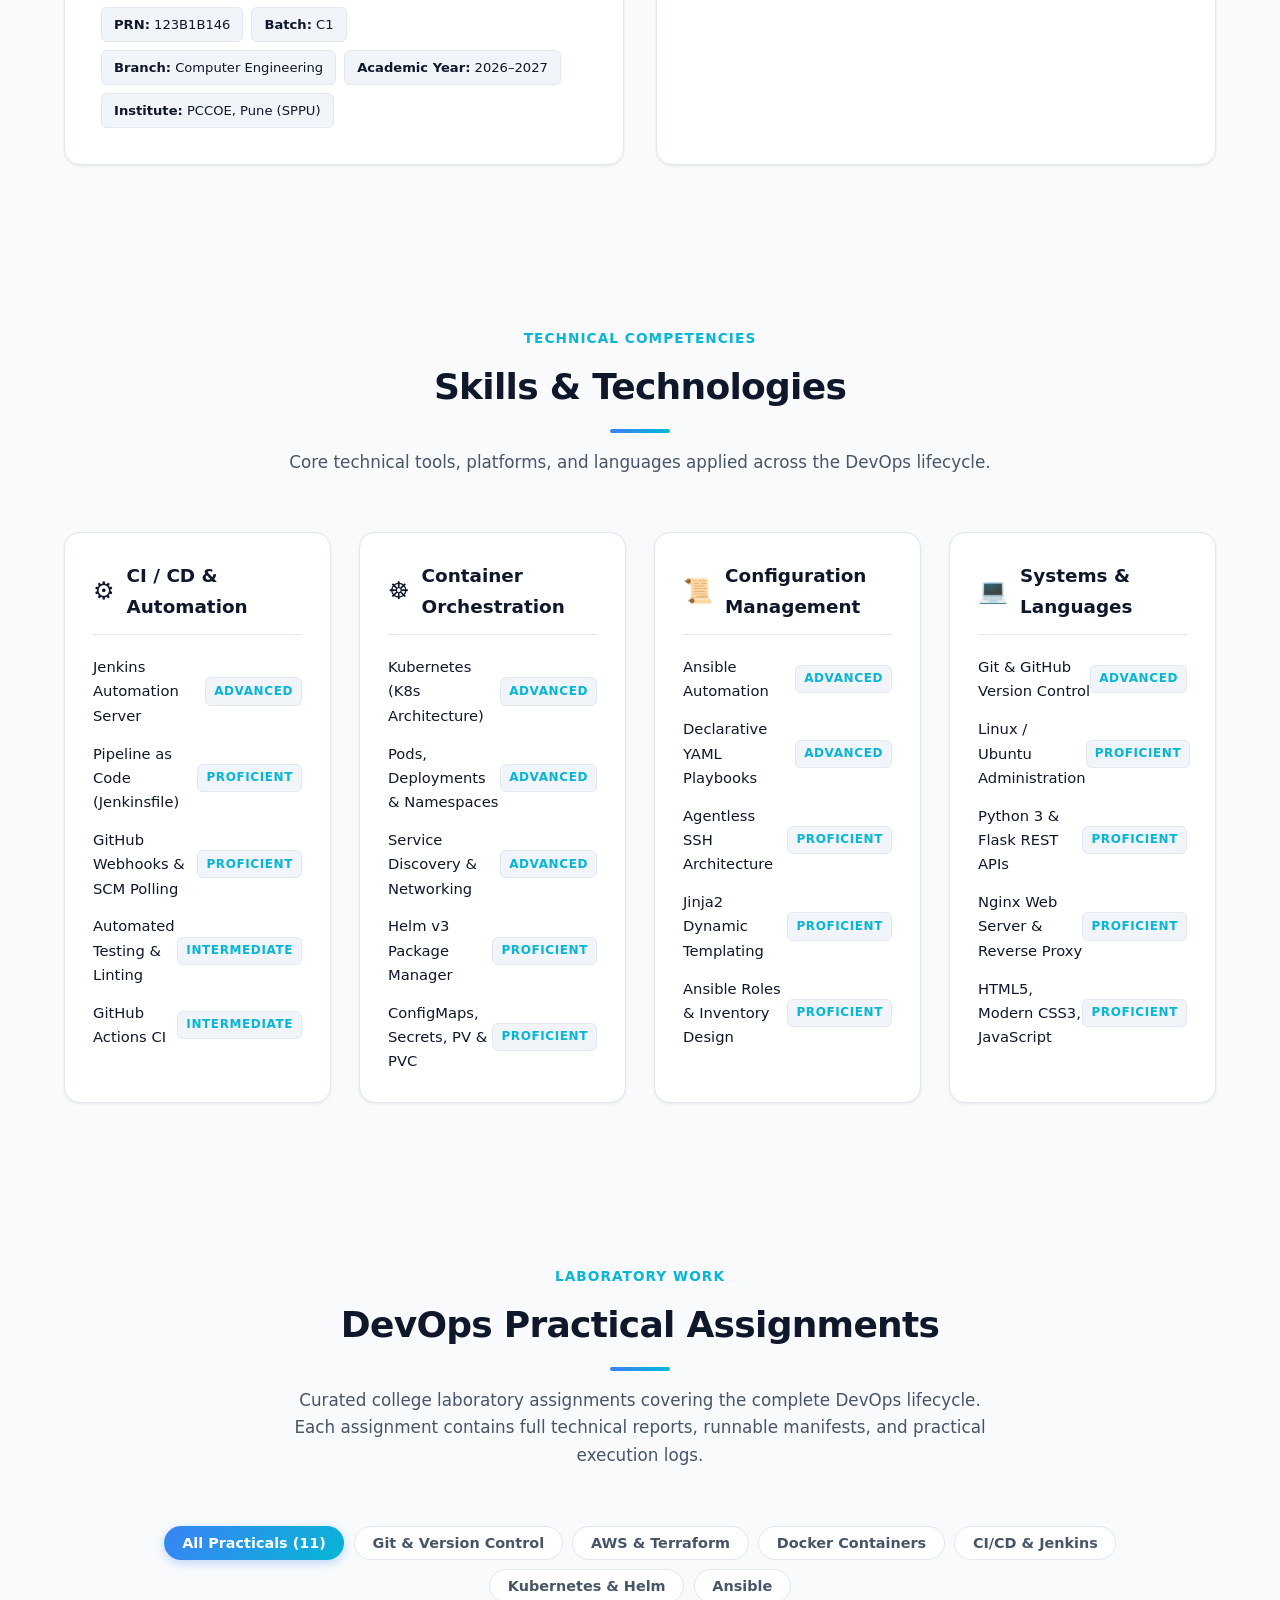
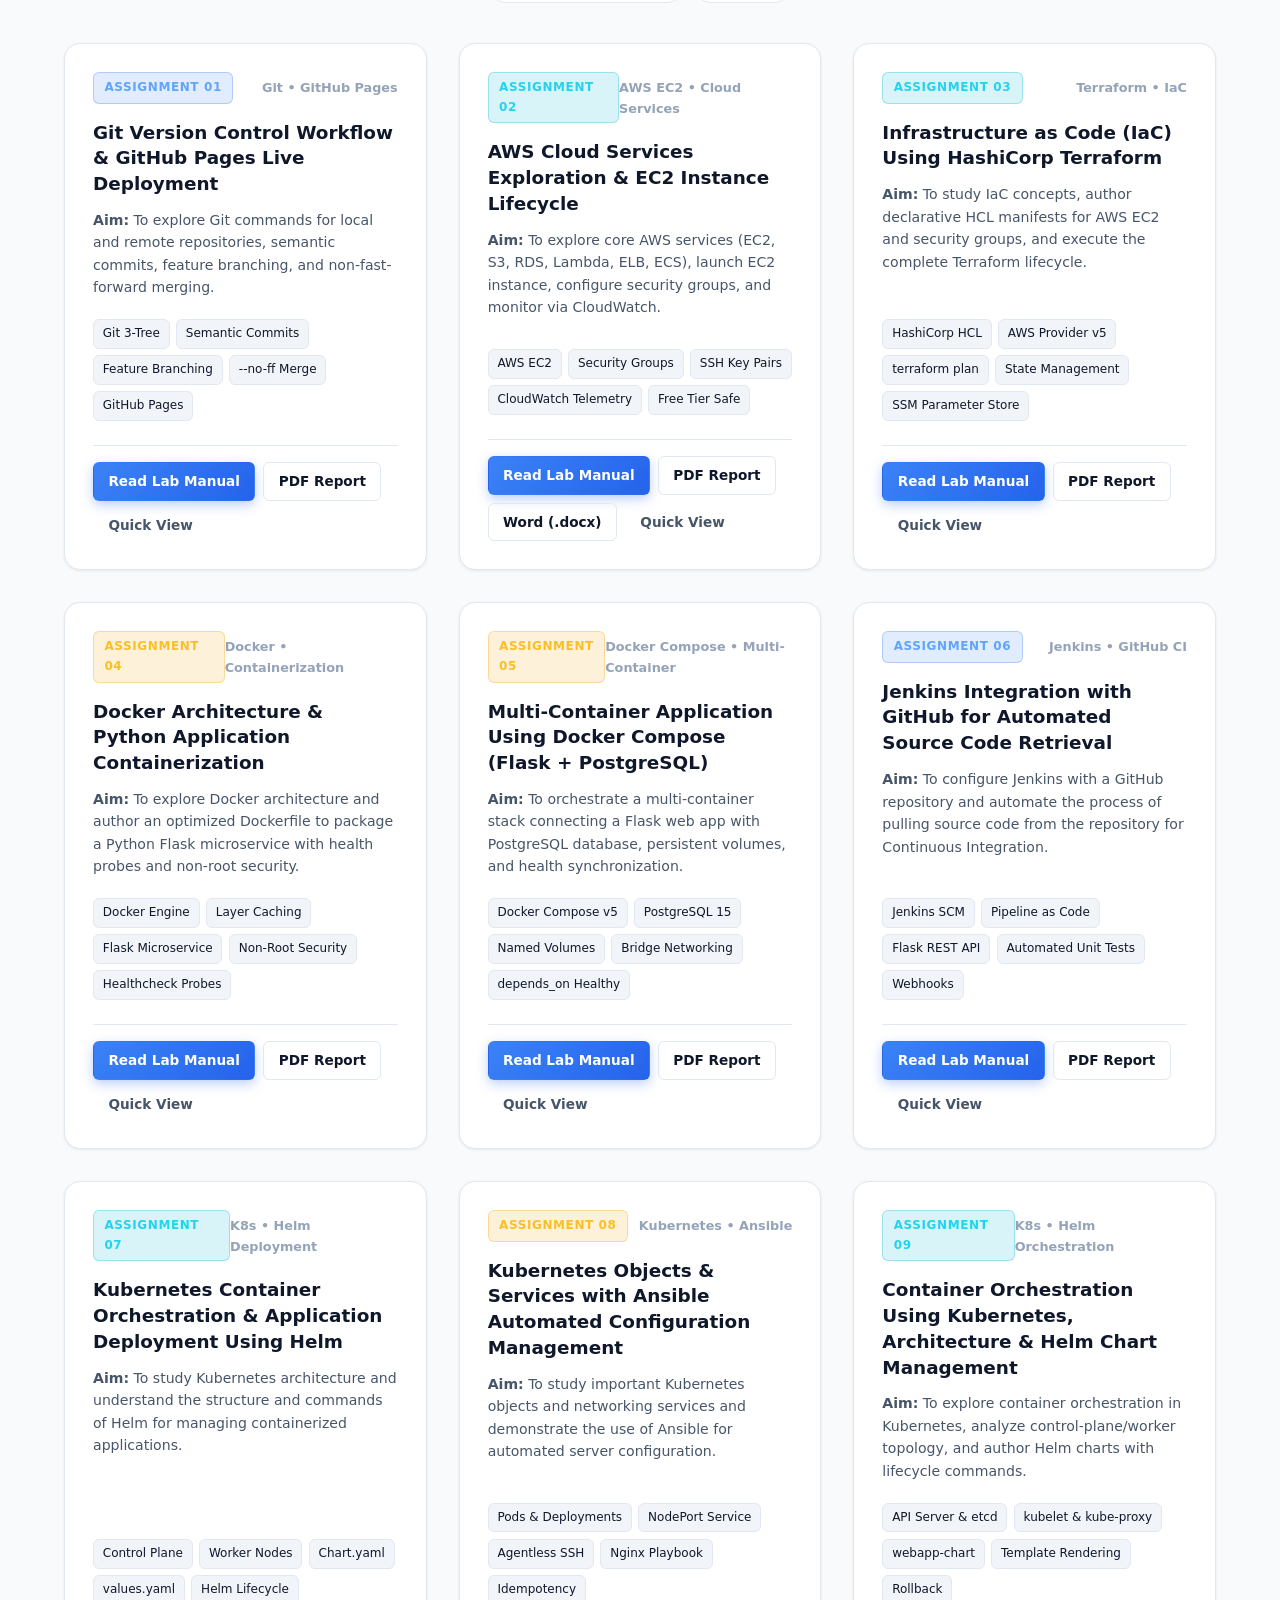
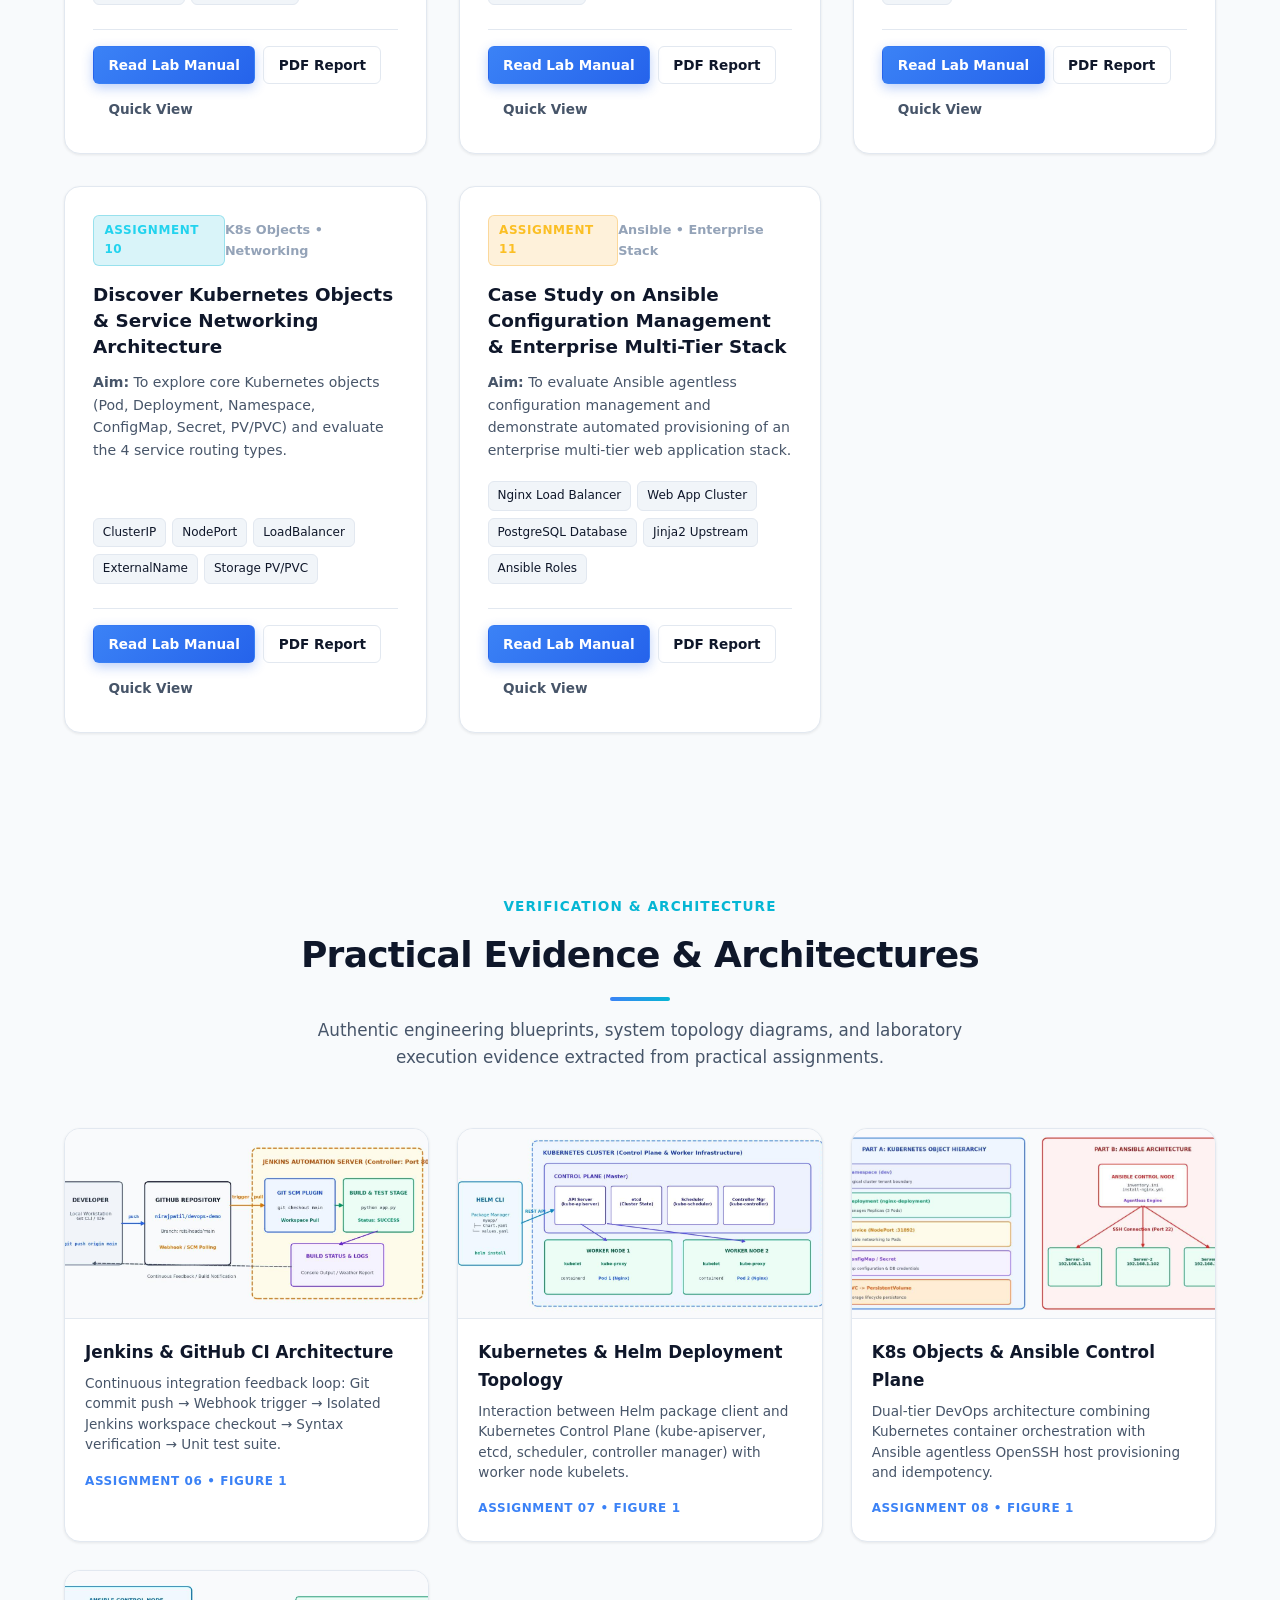
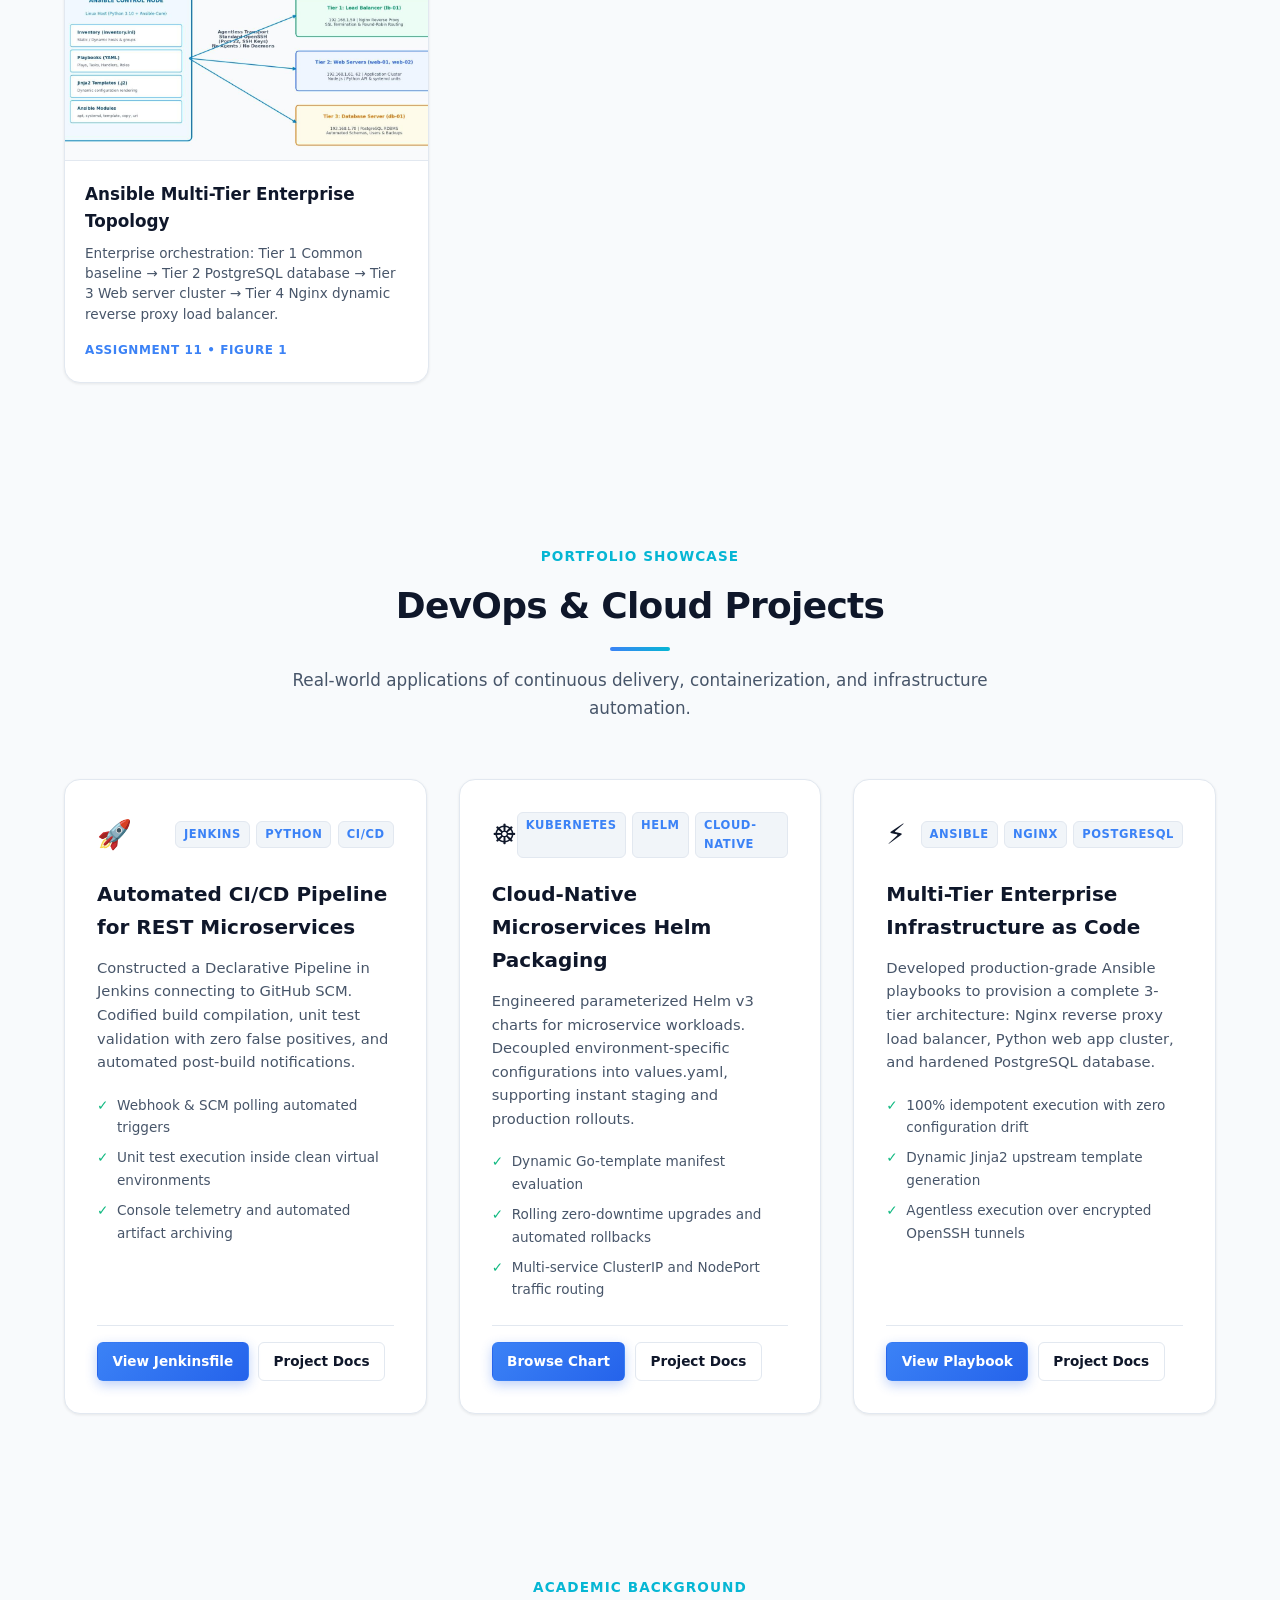
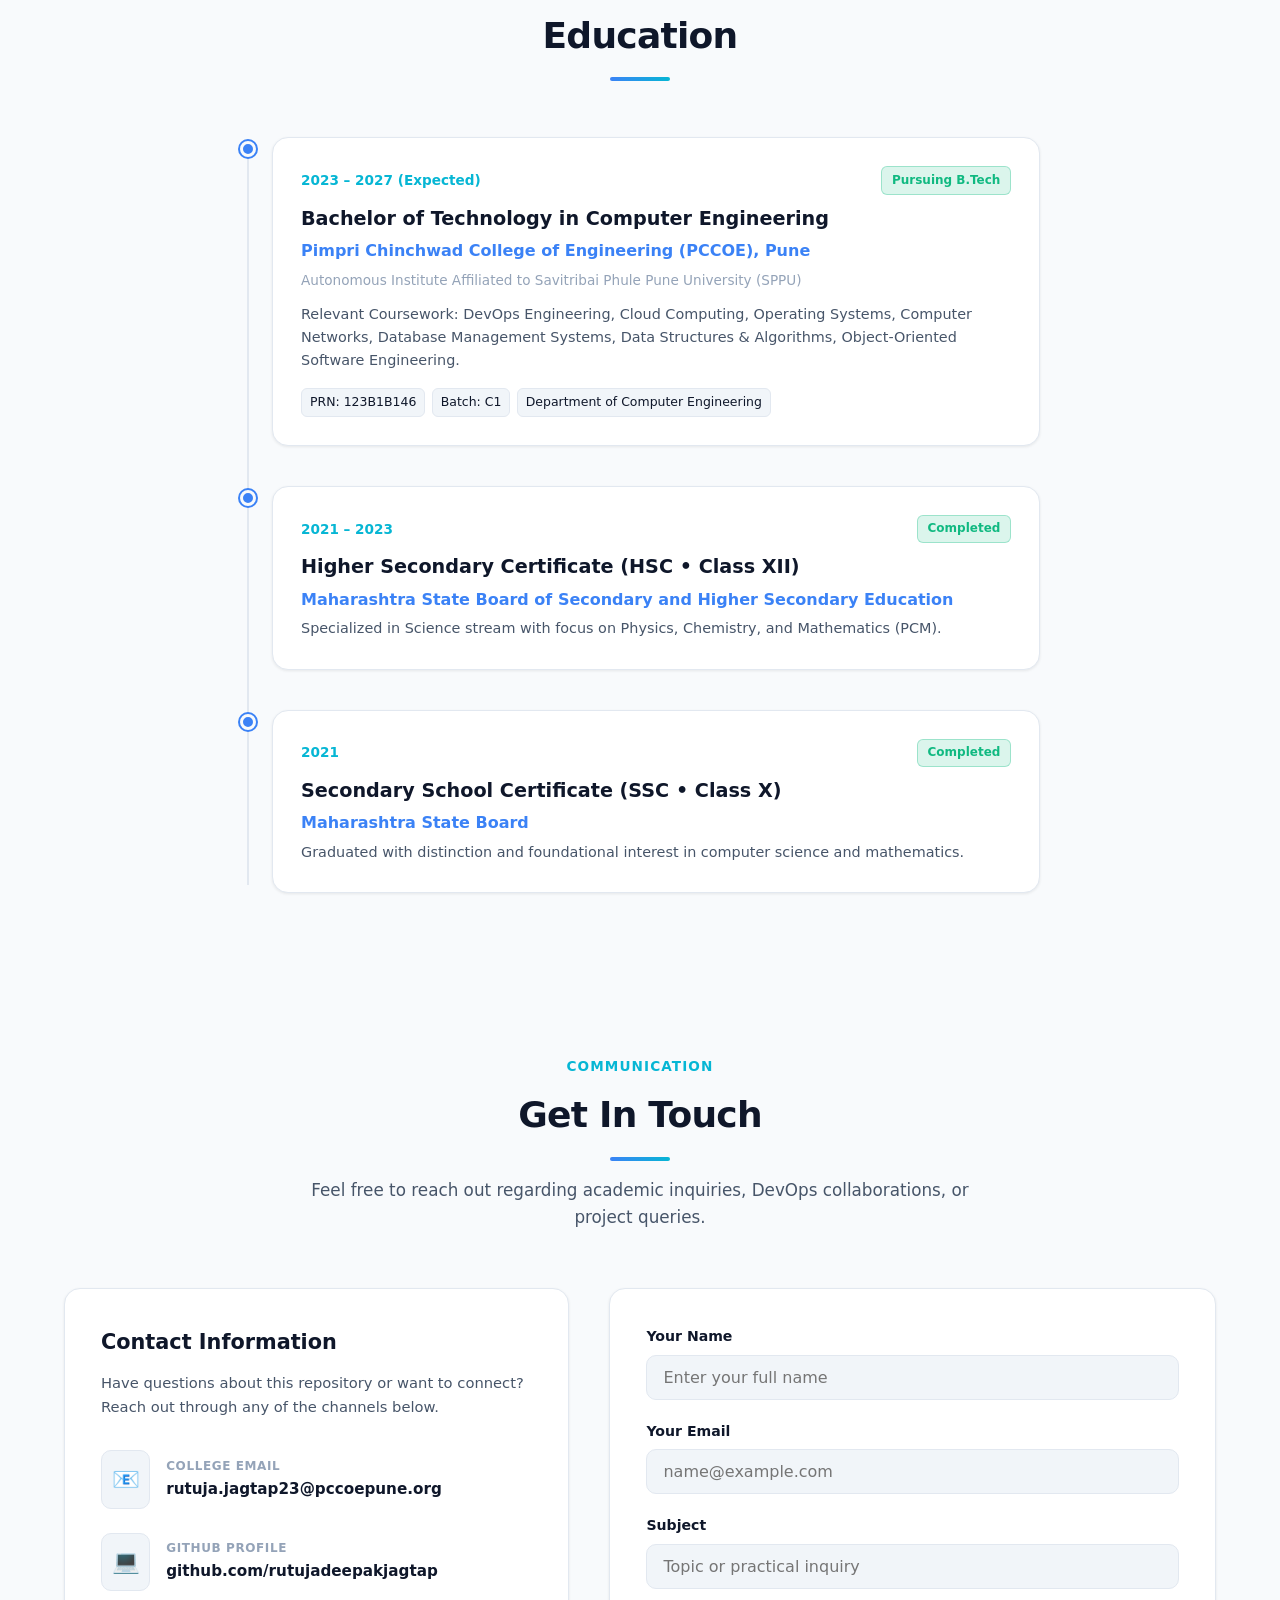
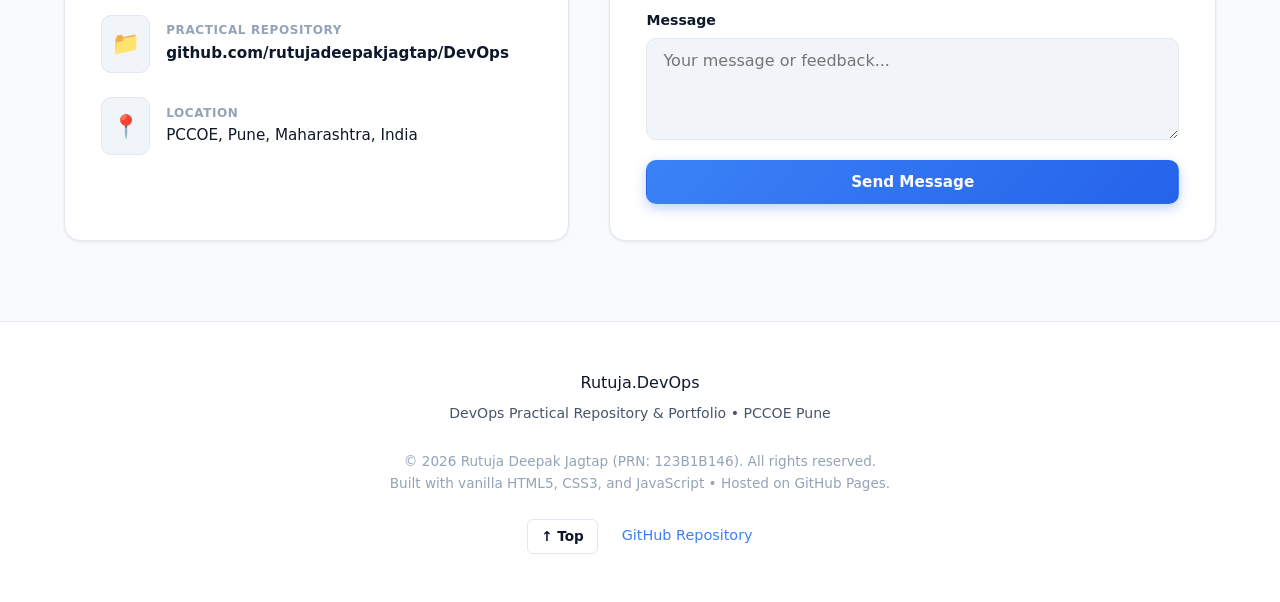
==== commit 255a7371: "feat: add downloadable Microsoft Word (.docx) document and download links for Assignment 02" ====
--- a/index.html
+++ b/index.html
@@ -323,7 +323,8 @@
             </div>
             <div class="assignment-links">
               <a href="assignments/assignment-02-aws-cloud-ec2/README.md" class="btn btn-sm btn-primary">Read Lab Manual</a>
-              <a href="assets/docs/123B1B146_Devops2.pdf" target="_blank" class="btn btn-sm btn-outline">PDF Report</a>
+              <a href="assets/docs/123B1B146_Rutuja_Jagtap_DevOps_Assignment_2_AWS_EC2.pdf" target="_blank" class="btn btn-sm btn-outline">PDF Report</a>
+              <a href="assets/docs/123B1B146_Rutuja_Jagtap_DevOps_Assignment_2_AWS_EC2.docx" download class="btn btn-sm btn-outline">Word (.docx)</a>
               <button class="btn btn-sm btn-ghost view-details-btn" data-modal="modal-asg-2">Quick View</button>
             </div>
           </article>
@@ -891,3 +892,6 @@
   <script src="js/script.js"></script>
 </body>
 </html>
+
+
+
